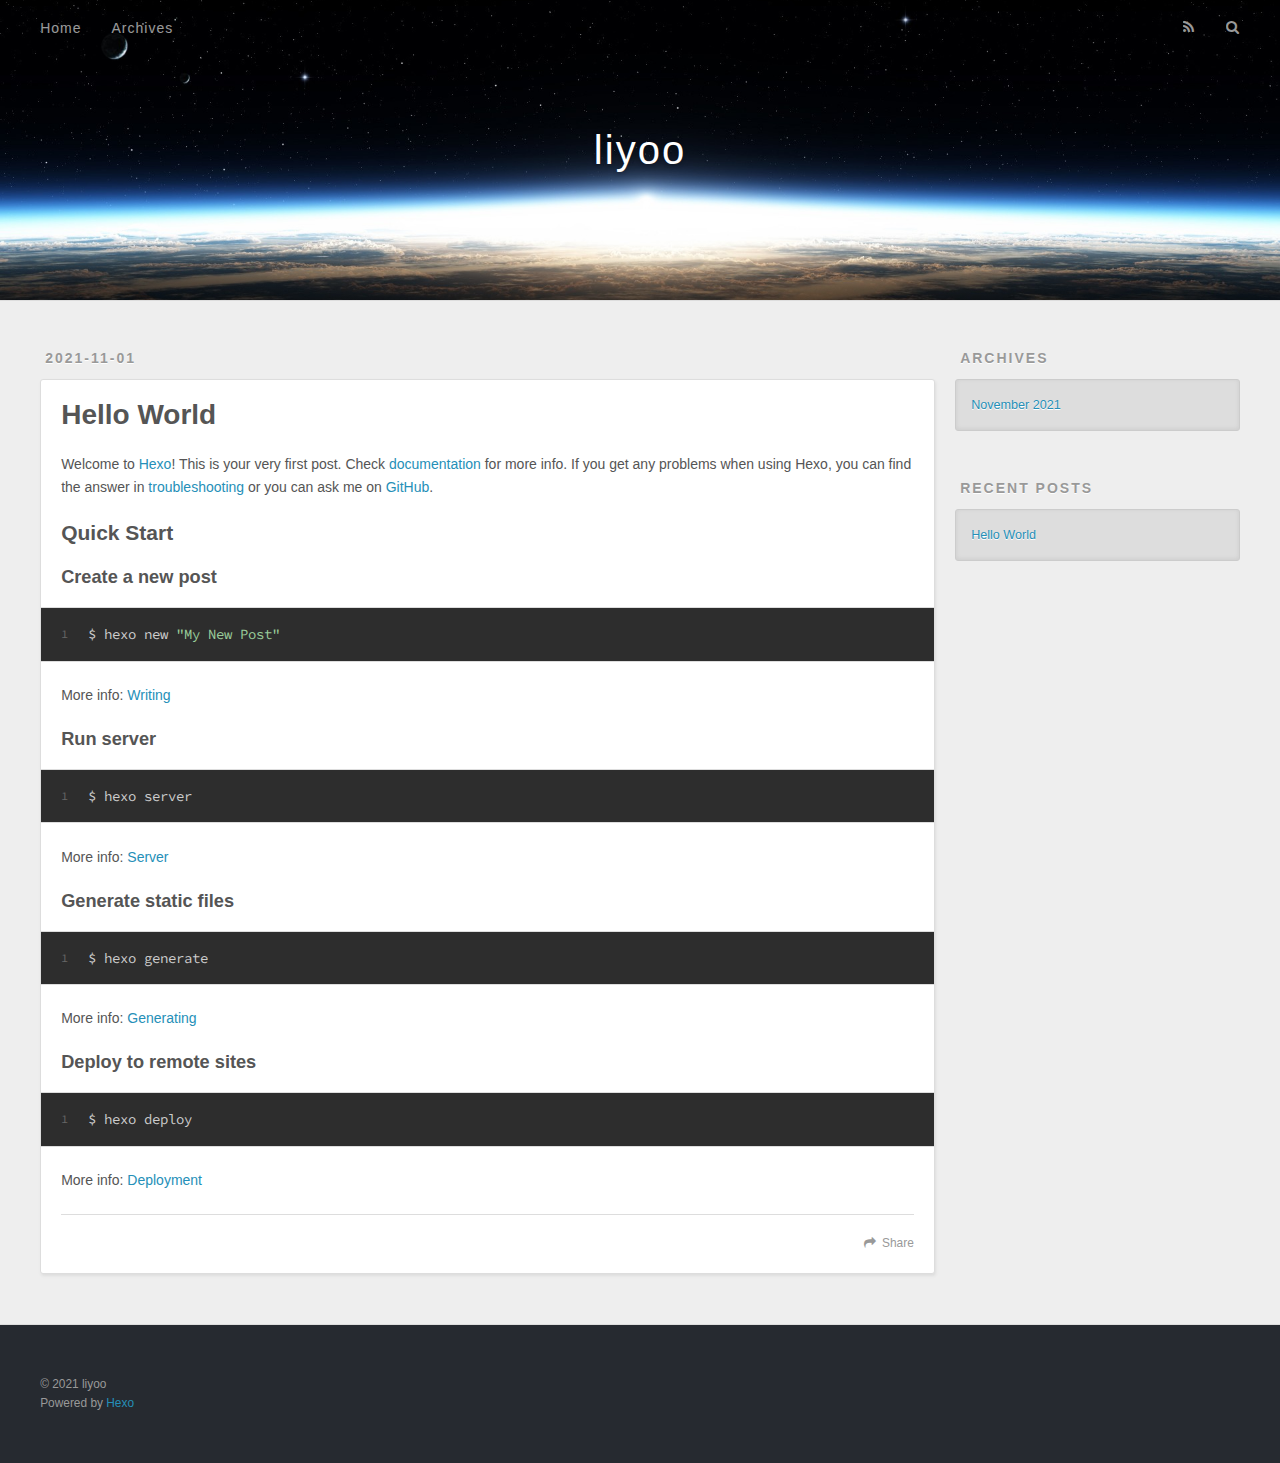
==== index.html @ f0e0f26f "Site updated: 2021-11-01 14:12:12" ====
<!DOCTYPE html>
<html>
<head>
  <meta charset="utf-8">
  

  
  <title>liyoo</title>
  <meta name="viewport" content="width=device-width, initial-scale=1, maximum-scale=1">
  <meta property="og:type" content="website">
<meta property="og:title" content="liyoo">
<meta property="og:url" content="http://example.com/index.html">
<meta property="og:site_name" content="liyoo">
<meta property="og:locale" content="en_US">
<meta property="article:author" content="liyoo">
<meta name="twitter:card" content="summary">
  
    <link rel="alternate" href="/atom.xml" title="liyoo" type="application/atom+xml">
  
  
    <link rel="icon" href="/favicon.png">
  
  
    <link href="//fonts.googleapis.com/css?family=Source+Code+Pro" rel="stylesheet" type="text/css">
  
  
<link rel="stylesheet" href="/css/style.css">

<meta name="generator" content="Hexo 5.4.0"></head>

<body>
  <div id="container">
    <div id="wrap">
      <header id="header">
  <div id="banner"></div>
  <div id="header-outer" class="outer">
    <div id="header-title" class="inner">
      <h1 id="logo-wrap">
        <a href="/" id="logo">liyoo</a>
      </h1>
      
    </div>
    <div id="header-inner" class="inner">
      <nav id="main-nav">
        <a id="main-nav-toggle" class="nav-icon"></a>
        
          <a class="main-nav-link" href="/">Home</a>
        
          <a class="main-nav-link" href="/archives">Archives</a>
        
      </nav>
      <nav id="sub-nav">
        
          <a id="nav-rss-link" class="nav-icon" href="/atom.xml" title="RSS Feed"></a>
        
        <a id="nav-search-btn" class="nav-icon" title="Search"></a>
      </nav>
      <div id="search-form-wrap">
        <form action="//google.com/search" method="get" accept-charset="UTF-8" class="search-form"><input type="search" name="q" class="search-form-input" placeholder="Search"><button type="submit" class="search-form-submit">&#xF002;</button><input type="hidden" name="sitesearch" value="http://example.com"></form>
      </div>
    </div>
  </div>
</header>
      <div class="outer">
        <section id="main">
  
    <article id="post-hello-world" class="article article-type-post" itemscope itemprop="blogPost">
  <div class="article-meta">
    <a href="/2021/11/01/hello-world/" class="article-date">
  <time datetime="2021-11-01T05:35:29.708Z" itemprop="datePublished">2021-11-01</time>
</a>
    
  </div>
  <div class="article-inner">
    
    
      <header class="article-header">
        
  
    <h1 itemprop="name">
      <a class="article-title" href="/2021/11/01/hello-world/">Hello World</a>
    </h1>
  

      </header>
    
    <div class="article-entry" itemprop="articleBody">
      
        <p>Welcome to <a target="_blank" rel="noopener" href="https://hexo.io/">Hexo</a>! This is your very first post. Check <a target="_blank" rel="noopener" href="https://hexo.io/docs/">documentation</a> for more info. If you get any problems when using Hexo, you can find the answer in <a target="_blank" rel="noopener" href="https://hexo.io/docs/troubleshooting.html">troubleshooting</a> or you can ask me on <a target="_blank" rel="noopener" href="https://github.com/hexojs/hexo/issues">GitHub</a>.</p>
<h2 id="Quick-Start"><a href="#Quick-Start" class="headerlink" title="Quick Start"></a>Quick Start</h2><h3 id="Create-a-new-post"><a href="#Create-a-new-post" class="headerlink" title="Create a new post"></a>Create a new post</h3><figure class="highlight bash"><table><tr><td class="gutter"><pre><span class="line">1</span><br></pre></td><td class="code"><pre><span class="line">$ hexo new <span class="string">&quot;My New Post&quot;</span></span><br></pre></td></tr></table></figure>

<p>More info: <a target="_blank" rel="noopener" href="https://hexo.io/docs/writing.html">Writing</a></p>
<h3 id="Run-server"><a href="#Run-server" class="headerlink" title="Run server"></a>Run server</h3><figure class="highlight bash"><table><tr><td class="gutter"><pre><span class="line">1</span><br></pre></td><td class="code"><pre><span class="line">$ hexo server</span><br></pre></td></tr></table></figure>

<p>More info: <a target="_blank" rel="noopener" href="https://hexo.io/docs/server.html">Server</a></p>
<h3 id="Generate-static-files"><a href="#Generate-static-files" class="headerlink" title="Generate static files"></a>Generate static files</h3><figure class="highlight bash"><table><tr><td class="gutter"><pre><span class="line">1</span><br></pre></td><td class="code"><pre><span class="line">$ hexo generate</span><br></pre></td></tr></table></figure>

<p>More info: <a target="_blank" rel="noopener" href="https://hexo.io/docs/generating.html">Generating</a></p>
<h3 id="Deploy-to-remote-sites"><a href="#Deploy-to-remote-sites" class="headerlink" title="Deploy to remote sites"></a>Deploy to remote sites</h3><figure class="highlight bash"><table><tr><td class="gutter"><pre><span class="line">1</span><br></pre></td><td class="code"><pre><span class="line">$ hexo deploy</span><br></pre></td></tr></table></figure>

<p>More info: <a target="_blank" rel="noopener" href="https://hexo.io/docs/one-command-deployment.html">Deployment</a></p>

      
    </div>
    <footer class="article-footer">
      <a data-url="http://example.com/2021/11/01/hello-world/" data-id="ckvg8r398000070ul5f3h8ood" class="article-share-link">Share</a>
      
      
    </footer>
  </div>
  
</article>


  


</section>
        
          <aside id="sidebar">
  
    

  
    

  
    
  
    
  <div class="widget-wrap">
    <h3 class="widget-title">Archives</h3>
    <div class="widget">
      <ul class="archive-list"><li class="archive-list-item"><a class="archive-list-link" href="/archives/2021/11/">November 2021</a></li></ul>
    </div>
  </div>


  
    
  <div class="widget-wrap">
    <h3 class="widget-title">Recent Posts</h3>
    <div class="widget">
      <ul>
        
          <li>
            <a href="/2021/11/01/hello-world/">Hello World</a>
          </li>
        
      </ul>
    </div>
  </div>

  
</aside>
        
      </div>
      <footer id="footer">
  
  <div class="outer">
    <div id="footer-info" class="inner">
      &copy; 2021 liyoo<br>
      Powered by <a href="http://hexo.io/" target="_blank">Hexo</a>
    </div>
  </div>
</footer>
    </div>
    <nav id="mobile-nav">
  
    <a href="/" class="mobile-nav-link">Home</a>
  
    <a href="/archives" class="mobile-nav-link">Archives</a>
  
</nav>
    

<script src="//ajax.googleapis.com/ajax/libs/jquery/2.0.3/jquery.min.js"></script>


  
<link rel="stylesheet" href="/fancybox/jquery.fancybox.css">

  
<script src="/fancybox/jquery.fancybox.pack.js"></script>




<script src="/js/script.js"></script>




  </div>
</body>
</html>
---- css/style.css ----
body {
  width: 100%;
}
body:before,
body:after {
  content: "";
  display: table;
}
body:after {
  clear: both;
}
html,
body,
div,
span,
applet,
object,
iframe,
h1,
h2,
h3,
h4,
h5,
h6,
p,
blockquote,
pre,
a,
abbr,
acronym,
address,
big,
cite,
code,
del,
dfn,
em,
img,
ins,
kbd,
q,
s,
samp,
small,
strike,
strong,
sub,
sup,
tt,
var,
dl,
dt,
dd,
ol,
ul,
li,
fieldset,
form,
label,
legend,
table,
caption,
tbody,
tfoot,
thead,
tr,
th,
td {
  margin: 0;
  padding: 0;
  border: 0;
  outline: 0;
  font-weight: inherit;
  font-style: inherit;
  font-family: inherit;
  font-size: 100%;
  vertical-align: baseline;
}
body {
  line-height: 1;
  color: #000;
  background: #fff;
}
ol,
ul {
  list-style: none;
}
table {
  border-collapse: separate;
  border-spacing: 0;
  vertical-align: middle;
}
caption,
th,
td {
  text-align: left;
  font-weight: normal;
  vertical-align: middle;
}
a img {
  border: none;
}
input,
button {
  margin: 0;
  padding: 0;
}
input::-moz-focus-inner,
button::-moz-focus-inner {
  border: 0;
  padding: 0;
}
@font-face {
  font-family: FontAwesome;
  font-style: normal;
  font-weight: normal;
  src: url("fonts/fontawesome-webfont.eot?v=#4.0.3");
  src: url("fonts/fontawesome-webfont.eot?#iefix&v=#4.0.3") format("embedded-opentype"), url("fonts/fontawesome-webfont.woff?v=#4.0.3") format("woff"), url("fonts/fontawesome-webfont.ttf?v=#4.0.3") format("truetype"), url("fonts/fontawesome-webfont.svg#fontawesomeregular?v=#4.0.3") format("svg");
}
html,
body,
#container {
  height: 100%;
}
body {
  background: #eee;
  font: 14px -apple-system, BlinkMacSystemFont, "Segoe UI", "Roboto", "Oxygen", "Ubuntu", "Cantarell", "Fira Sans", "Droid Sans", "Helvetica Neue", sans-serif;
  -webkit-text-size-adjust: 100%;
}
.outer {
  max-width: 1220px;
  margin: 0 auto;
  padding: 0 20px;
}
.outer:before,
.outer:after {
  content: "";
  display: table;
}
.outer:after {
  clear: both;
}
.inner {
  display: inline;
  float: left;
  width: 98.33333333333333%;
  margin: 0 0.833333333333333%;
}
.left,
.alignleft {
  float: left;
}
.right,
.alignright {
  float: right;
}
.clear {
  clear: both;
}
#container {
  position: relative;
}
.mobile-nav-on {
  overflow: hidden;
}
#wrap {
  height: 100%;
  width: 100%;
  position: absolute;
  top: 0;
  left: 0;
  -webkit-transition: 0.2s ease-out;
  -moz-transition: 0.2s ease-out;
  -ms-transition: 0.2s ease-out;
  transition: 0.2s ease-out;
  z-index: 1;
  background: #eee;
}
.mobile-nav-on #wrap {
  left: 280px;
}
@media screen and (min-width: 768px) {
  #main {
    display: inline;
    float: left;
    width: 73.33333333333333%;
    margin: 0 0.833333333333333%;
  }
}
.article-date,
.article-category-link,
.archive-year,
.widget-title {
  text-decoration: none;
  text-transform: uppercase;
  letter-spacing: 2px;
  color: #999;
  margin-bottom: 1em;
  margin-left: 5px;
  line-height: 1em;
  text-shadow: 0 1px #fff;
  font-weight: bold;
}
.article-inner,
.archive-article-inner {
  background: #fff;
  -webkit-box-shadow: 1px 2px 3px #ddd;
  box-shadow: 1px 2px 3px #ddd;
  border: 1px solid #ddd;
  border-radius: 3px;
}
.article-entry h1,
.widget h1 {
  font-size: 2em;
}
.article-entry h2,
.widget h2 {
  font-size: 1.5em;
}
.article-entry h3,
.widget h3 {
  font-size: 1.3em;
}
.article-entry h4,
.widget h4 {
  font-size: 1.2em;
}
.article-entry h5,
.widget h5 {
  font-size: 1em;
}
.article-entry h6,
.widget h6 {
  font-size: 1em;
  color: #999;
}
.article-entry hr,
.widget hr {
  border: 1px dashed #ddd;
}
.article-entry strong,
.widget strong {
  font-weight: bold;
}
.article-entry em,
.widget em,
.article-entry cite,
.widget cite {
  font-style: italic;
}
.article-entry sup,
.widget sup,
.article-entry sub,
.widget sub {
  font-size: 0.75em;
  line-height: 0;
  position: relative;
  vertical-align: baseline;
}
.article-entry sup,
.widget sup {
  top: -0.5em;
}
.article-entry sub,
.widget sub {
  bottom: -0.2em;
}
.article-entry small,
.widget small {
  font-size: 0.85em;
}
.article-entry acronym,
.widget acronym,
.article-entry abbr,
.widget abbr {
  border-bottom: 1px dotted;
}
.article-entry ul,
.widget ul,
.article-entry ol,
.widget ol,
.article-entry dl,
.widget dl {
  margin: 0 20px;
  line-height: 1.6em;
}
.article-entry ul ul,
.widget ul ul,
.article-entry ol ul,
.widget ol ul,
.article-entry ul ol,
.widget ul ol,
.article-entry ol ol,
.widget ol ol {
  margin-top: 0;
  margin-bottom: 0;
}
.article-entry ul,
.widget ul {
  list-style: disc;
}
.article-entry ol,
.widget ol {
  list-style: decimal;
}
.article-entry dt,
.widget dt {
  font-weight: bold;
}
#header {
  height: 300px;
  position: relative;
  border-bottom: 1px solid #ddd;
}
#header:before,
#header:after {
  content: "";
  position: absolute;
  left: 0;
  right: 0;
  height: 40px;
}
#header:before {
  top: 0;
  background: -webkit-linear-gradient(rgba(0,0,0,0.2), transparent);
  background: -moz-linear-gradient(rgba(0,0,0,0.2), transparent);
  background: -ms-linear-gradient(rgba(0,0,0,0.2), transparent);
  background: linear-gradient(rgba(0,0,0,0.2), transparent);
}
#header:after {
  bottom: 0;
  background: -webkit-linear-gradient(transparent, rgba(0,0,0,0.2));
  background: -moz-linear-gradient(transparent, rgba(0,0,0,0.2));
  background: -ms-linear-gradient(transparent, rgba(0,0,0,0.2));
  background: linear-gradient(transparent, rgba(0,0,0,0.2));
}
#header-outer {
  height: 100%;
  position: relative;
}
#header-inner {
  position: relative;
  overflow: hidden;
}
#banner {
  position: absolute;
  top: 0;
  left: 0;
  width: 100%;
  height: 100%;
  background: url("images/banner.jpg") center #000;
  -webkit-background-size: cover;
  -moz-background-size: cover;
  background-size: cover;
  z-index: -1;
}
#header-title {
  text-align: center;
  height: 40px;
  position: absolute;
  top: 50%;
  left: 0;
  margin-top: -20px;
}
#logo,
#subtitle {
  text-decoration: none;
  color: #fff;
  font-weight: 300;
  text-shadow: 0 1px 4px rgba(0,0,0,0.3);
}
#logo {
  font-size: 40px;
  line-height: 40px;
  letter-spacing: 2px;
}
#subtitle {
  font-size: 16px;
  line-height: 16px;
  letter-spacing: 1px;
}
#subtitle-wrap {
  margin-top: 16px;
}
#main-nav {
  float: left;
  margin-left: -15px;
}
.nav-icon,
.main-nav-link {
  float: left;
  color: #fff;
  opacity: 0.6;
  text-decoration: none;
  text-shadow: 0 1px rgba(0,0,0,0.2);
  -webkit-transition: opacity 0.2s;
  -moz-transition: opacity 0.2s;
  -ms-transition: opacity 0.2s;
  transition: opacity 0.2s;
  display: block;
  padding: 20px 15px;
}
.nav-icon:hover,
.main-nav-link:hover {
  opacity: 1;
}
.nav-icon {
  font-family: FontAwesome;
  text-align: center;
  font-size: 14px;
  width: 14px;
  height: 14px;
  padding: 20px 15px;
  position: relative;
  cursor: pointer;
}
.main-nav-link {
  font-weight: 300;
  letter-spacing: 1px;
}
@media screen and (max-width: 479px) {
  .main-nav-link {
    display: none;
  }
}
#main-nav-toggle {
  display: none;
}
#main-nav-toggle:before {
  content: "\f0c9";
}
@media screen and (max-width: 479px) {
  #main-nav-toggle {
    display: block;
  }
}
#sub-nav {
  float: right;
  margin-right: -15px;
}
#nav-rss-link:before {
  content: "\f09e";
}
#nav-search-btn:before {
  content: "\f002";
}
#search-form-wrap {
  position: absolute;
  top: 15px;
  width: 150px;
  height: 30px;
  right: -150px;
  opacity: 0;
  -webkit-transition: 0.2s ease-out;
  -moz-transition: 0.2s ease-out;
  -ms-transition: 0.2s ease-out;
  transition: 0.2s ease-out;
}
#search-form-wrap.on {
  opacity: 1;
  right: 0;
}
@media screen and (max-width: 479px) {
  #search-form-wrap {
    width: 100%;
    right: -100%;
  }
}
.search-form {
  position: absolute;
  top: 0;
  left: 0;
  right: 0;
  background: #fff;
  padding: 5px 15px;
  border-radius: 15px;
  -webkit-box-shadow: 0 0 10px rgba(0,0,0,0.3);
  box-shadow: 0 0 10px rgba(0,0,0,0.3);
}
.search-form-input {
  border: none;
  background: none;
  color: #555;
  width: 100%;
  font: 13px -apple-system, BlinkMacSystemFont, "Segoe UI", "Roboto", "Oxygen", "Ubuntu", "Cantarell", "Fira Sans", "Droid Sans", "Helvetica Neue", sans-serif;
  outline: none;
}
.search-form-input::-webkit-search-results-decoration,
.search-form-input::-webkit-search-cancel-button {
  -webkit-appearance: none;
}
.search-form-submit {
  position: absolute;
  top: 50%;
  right: 10px;
  margin-top: -7px;
  font: 13px FontAwesome;
  border: none;
  background: none;
  color: #bbb;
  cursor: pointer;
}
.search-form-submit:hover,
.search-form-submit:focus {
  color: #777;
}
.article {
  margin: 50px 0;
}
.article-inner {
  overflow: hidden;
}
.article-meta:before,
.article-meta:after {
  content: "";
  display: table;
}
.article-meta:after {
  clear: both;
}
.article-date {
  float: left;
}
.article-category {
  float: left;
  line-height: 1em;
  color: #ccc;
  text-shadow: 0 1px #fff;
  margin-left: 8px;
}
.article-category:before {
  content: "\2022";
}
.article-category-link {
  margin: 0 12px 1em;
}
.article-header {
  padding: 20px 20px 0;
}
.article-title {
  text-decoration: none;
  font-size: 2em;
  font-weight: bold;
  color: #555;
  line-height: 1.1em;
  -webkit-transition: color 0.2s;
  -moz-transition: color 0.2s;
  -ms-transition: color 0.2s;
  transition: color 0.2s;
}
a.article-title:hover {
  color: #258fb8;
}
.article-entry {
  color: #555;
  padding: 0 20px;
}
.article-entry:before,
.article-entry:after {
  content: "";
  display: table;
}
.article-entry:after {
  clear: both;
}
.article-entry p,
.article-entry table {
  line-height: 1.6em;
  margin: 1.6em 0;
}
.article-entry h1,
.article-entry h2,
.article-entry h3,
.article-entry h4,
.article-entry h5,
.article-entry h6 {
  font-weight: bold;
}
.article-entry h1,
.article-entry h2,
.article-entry h3,
.article-entry h4,
.article-entry h5,
.article-entry h6 {
  line-height: 1.1em;
  margin: 1.1em 0;
}
.article-entry a {
  color: #258fb8;
  text-decoration: none;
}
.article-entry a:hover {
  text-decoration: underline;
}
.article-entry ul,
.article-entry ol,
.article-entry dl {
  margin-top: 1.6em;
  margin-bottom: 1.6em;
}
.article-entry img,
.article-entry video {
  max-width: 100%;
  height: auto;
  display: block;
  margin: auto;
}
.article-entry iframe {
  border: none;
}
.article-entry table {
  width: 100%;
  border-collapse: collapse;
  border-spacing: 0;
}
.article-entry th {
  font-weight: bold;
  border-bottom: 3px solid #ddd;
  padding-bottom: 0.5em;
}
.article-entry td {
  border-bottom: 1px solid #ddd;
  padding: 10px 0;
}
.article-entry blockquote {
  font-family: Georgia, "Times New Roman", serif;
  font-size: 1.4em;
  margin: 1.6em 20px;
  text-align: center;
}
.article-entry blockquote footer {
  font-size: 14px;
  margin: 1.6em 0;
  font-family: -apple-system, BlinkMacSystemFont, "Segoe UI", "Roboto", "Oxygen", "Ubuntu", "Cantarell", "Fira Sans", "Droid Sans", "Helvetica Neue", sans-serif;
}
.article-entry blockquote footer cite:before {
  content: "—";
  padding: 0 0.5em;
}
.article-entry .pullquote {
  text-align: left;
  width: 45%;
  margin: 0;
}
.article-entry .pullquote.left {
  margin-left: 0.5em;
  margin-right: 1em;
}
.article-entry .pullquote.right {
  margin-right: 0.5em;
  margin-left: 1em;
}
.article-entry .caption {
  color: #999;
  display: block;
  font-size: 0.9em;
  margin-top: 0.5em;
  position: relative;
  text-align: center;
}
.article-entry .video-container {
  position: relative;
  padding-top: 56.25%;
  height: 0;
  overflow: hidden;
}
.article-entry .video-container iframe,
.article-entry .video-container object,
.article-entry .video-container embed {
  position: absolute;
  top: 0;
  left: 0;
  width: 100%;
  height: 100%;
  margin-top: 0;
}
.article-more-link a {
  display: inline-block;
  line-height: 1em;
  padding: 6px 15px;
  border-radius: 15px;
  background: #eee;
  color: #999;
  text-shadow: 0 1px #fff;
  text-decoration: none;
}
.article-more-link a:hover {
  background: #258fb8;
  color: #fff;
  text-decoration: none;
  text-shadow: 0 1px #1e7293;
}
.article-footer {
  font-size: 0.85em;
  line-height: 1.6em;
  border-top: 1px solid #ddd;
  padding-top: 1.6em;
  margin: 0 20px 20px;
}
.article-footer:before,
.article-footer:after {
  content: "";
  display: table;
}
.article-footer:after {
  clear: both;
}
.article-footer a {
  color: #999;
  text-decoration: none;
}
.article-footer a:hover {
  color: #555;
}
.article-tag-list-item {
  float: left;
  margin-right: 10px;
}
.article-tag-list-link:before {
  content: "#";
}
.article-comment-link {
  float: right;
}
.article-comment-link:before {
  content: "\f075";
  font-family: FontAwesome;
  padding-right: 8px;
}
.article-share-link {
  cursor: pointer;
  float: right;
  margin-left: 20px;
}
.article-share-link:before {
  content: "\f064";
  font-family: FontAwesome;
  padding-right: 6px;
}
#article-nav {
  position: relative;
}
#article-nav:before,
#article-nav:after {
  content: "";
  display: table;
}
#article-nav:after {
  clear: both;
}
@media screen and (min-width: 768px) {
  #article-nav {
    margin: 50px 0;
  }
  #article-nav:before {
    width: 8px;
    height: 8px;
    position: absolute;
    top: 50%;
    left: 50%;
    margin-top: -4px;
    margin-left: -4px;
    content: "";
    border-radius: 50%;
    background: #ddd;
    -webkit-box-shadow: 0 1px 2px #fff;
    box-shadow: 0 1px 2px #fff;
  }
}
.article-nav-link-wrap {
  text-decoration: none;
  text-shadow: 0 1px #fff;
  color: #999;
  -webkit-box-sizing: border-box;
  -moz-box-sizing: border-box;
  box-sizing: border-box;
  margin-top: 50px;
  text-align: center;
  display: block;
}
.article-nav-link-wrap:hover {
  color: #555;
}
@media screen and (min-width: 768px) {
  .article-nav-link-wrap {
    width: 50%;
    margin-top: 0;
  }
}
@media screen and (min-width: 768px) {
  #article-nav-newer {
    float: left;
    text-align: right;
    padding-right: 20px;
  }
}
@media screen and (min-width: 768px) {
  #article-nav-older {
    float: right;
    text-align: left;
    padding-left: 20px;
  }
}
.article-nav-caption {
  text-transform: uppercase;
  letter-spacing: 2px;
  color: #ddd;
  line-height: 1em;
  font-weight: bold;
}
#article-nav-newer .article-nav-caption {
  margin-right: -2px;
}
.article-nav-title {
  font-size: 0.85em;
  line-height: 1.6em;
  margin-top: 0.5em;
}
.article-share-box {
  position: absolute;
  display: none;
  background: #fff;
  -webkit-box-shadow: 1px 2px 10px rgba(0,0,0,0.2);
  box-shadow: 1px 2px 10px rgba(0,0,0,0.2);
  border-radius: 3px;
  margin-left: -145px;
  overflow: hidden;
  z-index: 1;
}
.article-share-box.on {
  display: block;
}
.article-share-input {
  width: 100%;
  background: none;
  -webkit-box-sizing: border-box;
  -moz-box-sizing: border-box;
  box-sizing: border-box;
  font: 14px -apple-system, BlinkMacSystemFont, "Segoe UI", "Roboto", "Oxygen", "Ubuntu", "Cantarell", "Fira Sans", "Droid Sans", "Helvetica Neue", sans-serif;
  padding: 0 15px;
  color: #555;
  outline: none;
  border: 1px solid #ddd;
  border-radius: 3px 3px 0 0;
  height: 36px;
  line-height: 36px;
}
.article-share-links {
  background: #eee;
}
.article-share-links:before,
.article-share-links:after {
  content: "";
  display: table;
}
.article-share-links:after {
  clear: both;
}
.article-share-twitter,
.article-share-facebook,
.article-share-pinterest,
.article-share-google {
  width: 50px;
  height: 36px;
  display: block;
  float: left;
  position: relative;
  color: #999;
  text-shadow: 0 1px #fff;
}
.article-share-twitter:before,
.article-share-facebook:before,
.article-share-pinterest:before,
.article-share-google:before {
  font-size: 20px;
  font-family: FontAwesome;
  width: 20px;
  height: 20px;
  position: absolute;
  top: 50%;
  left: 50%;
  margin-top: -10px;
  margin-left: -10px;
  text-align: center;
}
.article-share-twitter:hover,
.article-share-facebook:hover,
.article-share-pinterest:hover,
.article-share-google:hover {
  color: #fff;
}
.article-share-twitter:before {
  content: "\f099";
}
.article-share-twitter:hover {
  background: #00aced;
  text-shadow: 0 1px #008abe;
}
.article-share-facebook:before {
  content: "\f09a";
}
.article-share-facebook:hover {
  background: #3b5998;
  text-shadow: 0 1px #2f477a;
}
.article-share-pinterest:before {
  content: "\f0d2";
}
.article-share-pinterest:hover {
  background: #cb2027;
  text-shadow: 0 1px #a21a1f;
}
.article-share-google:before {
  content: "\f0d5";
}
.article-share-google:hover {
  background: #dd4b39;
  text-shadow: 0 1px #be3221;
}
.article-gallery {
  background: #000;
  position: relative;
}
.article-gallery-photos {
  position: relative;
  overflow: hidden;
}
.article-gallery-img {
  display: none;
  max-width: 100%;
}
.article-gallery-img:first-child {
  display: block;
}
.article-gallery-img.loaded {
  position: absolute;
  display: block;
}
.article-gallery-img img {
  display: block;
  max-width: 100%;
  margin: 0 auto;
}
#comments {
  background: #fff;
  -webkit-box-shadow: 1px 2px 3px #ddd;
  box-shadow: 1px 2px 3px #ddd;
  padding: 20px;
  border: 1px solid #ddd;
  border-radius: 3px;
  margin: 50px 0;
}
#comments a {
  color: #258fb8;
}
.archives-wrap {
  margin: 50px 0;
}
.archives:before,
.archives:after {
  content: "";
  display: table;
}
.archives:after {
  clear: both;
}
.archive-year-wrap {
  margin-bottom: 1em;
}
.archives {
  -webkit-column-gap: 10px;
  -moz-column-gap: 10px;
  column-gap: 10px;
}
@media screen and (min-width: 480px) and (max-width: 767px) {
  .archives {
    -webkit-column-count: 2;
    -moz-column-count: 2;
    column-count: 2;
  }
}
@media screen and (min-width: 768px) {
  .archives {
    -webkit-column-count: 3;
    -moz-column-count: 3;
    column-count: 3;
  }
}
.archive-article {
  -webkit-column-break-inside: avoid;
  page-break-inside: avoid;
  overflow: hidden;
  break-inside: avoid-column;
}
.archive-article-inner {
  padding: 10px;
  margin-bottom: 15px;
}
.archive-article-title {
  text-decoration: none;
  font-weight: bold;
  color: #555;
  -webkit-transition: color 0.2s;
  -moz-transition: color 0.2s;
  -ms-transition: color 0.2s;
  transition: color 0.2s;
  line-height: 1.6em;
}
.archive-article-title:hover {
  color: #258fb8;
}
.archive-article-footer {
  margin-top: 1em;
}
.archive-article-date {
  color: #999;
  text-decoration: none;
  font-size: 0.85em;
  line-height: 1em;
  margin-bottom: 0.5em;
  display: block;
}
#page-nav {
  margin: 50px auto;
  background: #fff;
  -webkit-box-shadow: 1px 2px 3px #ddd;
  box-shadow: 1px 2px 3px #ddd;
  border: 1px solid #ddd;
  border-radius: 3px;
  text-align: center;
  color: #999;
  overflow: hidden;
}
#page-nav:before,
#page-nav:after {
  content: "";
  display: table;
}
#page-nav:after {
  clear: both;
}
#page-nav a,
#page-nav span {
  padding: 10px 20px;
  line-height: 1;
  height: 2ex;
}
#page-nav a {
  color: #999;
  text-decoration: none;
}
#page-nav a:hover {
  background: #999;
  color: #fff;
}
#page-nav .prev {
  float: left;
}
#page-nav .next {
  float: right;
}
#page-nav .page-number {
  display: inline-block;
}
@media screen and (max-width: 479px) {
  #page-nav .page-number {
    display: none;
  }
}
#page-nav .current {
  color: #555;
  font-weight: bold;
}
#page-nav .space {
  color: #ddd;
}
#footer {
  background: #262a30;
  padding: 50px 0;
  border-top: 1px solid #ddd;
  color: #999;
}
#footer a {
  color: #258fb8;
  text-decoration: none;
}
#footer a:hover {
  text-decoration: underline;
}
#footer-info {
  line-height: 1.6em;
  font-size: 0.85em;
}
.article-entry pre,
.article-entry .highlight {
  background: #2d2d2d;
  margin: 0 -20px;
  padding: 15px 20px;
  border-style: solid;
  border-color: #ddd;
  border-width: 1px 0;
  overflow: auto;
  color: #ccc;
  line-height: 22.400000000000002px;
}
.article-entry .highlight .gutter pre,
.article-entry .gist .gist-file .gist-data .line-numbers {
  color: #666;
  font-size: 0.85em;
}
.article-entry pre,
.article-entry code {
  font-family: "Source Code Pro", Consolas, Monaco, Menlo, Consolas, monospace;
}
.article-entry code {
  background: #eee;
  text-shadow: 0 1px #fff;
  padding: 0 0.3em;
}
.article-entry pre code {
  background: none;
  text-shadow: none;
  padding: 0;
}
.article-entry .highlight pre {
  border: none;
  margin: 0;
  padding: 0;
}
.article-entry .highlight table {
  margin: 0;
  width: auto;
}
.article-entry .highlight td {
  border: none;
  padding: 0;
}
.article-entry .highlight figcaption {
  font-size: 0.85em;
  color: #999;
  line-height: 1em;
  margin-bottom: 1em;
}
.article-entry .highlight figcaption:before,
.article-entry .highlight figcaption:after {
  content: "";
  display: table;
}
.article-entry .highlight figcaption:after {
  clear: both;
}
.article-entry .highlight figcaption a {
  float: right;
}
.article-entry .highlight .gutter pre {
  text-align: right;
  padding-right: 20px;
}
.article-entry .highlight .line {
  height: 22.400000000000002px;
}
.article-entry .highlight .line.marked {
  background: #515151;
}
.article-entry .gist {
  margin: 0 -20px;
  border-style: solid;
  border-color: #ddd;
  border-width: 1px 0;
  background: #2d2d2d;
  padding: 15px 20px 15px 0;
}
.article-entry .gist .gist-file {
  border: none;
  font-family: "Source Code Pro", Consolas, Monaco, Menlo, Consolas, monospace;
  margin: 0;
}
.article-entry .gist .gist-file .gist-data {
  background: none;
  border: none;
}
.article-entry .gist .gist-file .gist-data .line-numbers {
  background: none;
  border: none;
  padding: 0 20px 0 0;
}
.article-entry .gist .gist-file .gist-data .line-data {
  padding: 0 !important;
}
.article-entry .gist .gist-file .highlight {
  margin: 0;
  padding: 0;
  border: none;
}
.article-entry .gist .gist-file .gist-meta {
  background: #2d2d2d;
  color: #999;
  font: 0.85em -apple-system, BlinkMacSystemFont, "Segoe UI", "Roboto", "Oxygen", "Ubuntu", "Cantarell", "Fira Sans", "Droid Sans", "Helvetica Neue", sans-serif;
  text-shadow: 0 0;
  padding: 0;
  margin-top: 1em;
  margin-left: 20px;
}
.article-entry .gist .gist-file .gist-meta a {
  color: #258fb8;
  font-weight: normal;
}
.article-entry .gist .gist-file .gist-meta a:hover {
  text-decoration: underline;
}
pre .comment,
pre .title {
  color: #999;
}
pre .variable,
pre .attribute,
pre .tag,
pre .regexp,
pre .ruby .constant,
pre .xml .tag .title,
pre .xml .pi,
pre .xml .doctype,
pre .html .doctype,
pre .css .id,
pre .css .class,
pre .css .pseudo {
  color: #f2777a;
}
pre .number,
pre .preprocessor,
pre .built_in,
pre .literal,
pre .params,
pre .constant {
  color: #f99157;
}
pre .class,
pre .ruby .class .title,
pre .css .rules .attribute {
  color: #9c9;
}
pre .string,
pre .value,
pre .inheritance,
pre .header,
pre .ruby .symbol,
pre .xml .cdata {
  color: #9c9;
}
pre .css .hexcolor {
  color: #6cc;
}
pre .function,
pre .python .decorator,
pre .python .title,
pre .ruby .function .title,
pre .ruby .title .keyword,
pre .perl .sub,
pre .javascript .title,
pre .coffeescript .title {
  color: #69c;
}
pre .keyword,
pre .javascript .function {
  color: #c9c;
}
@media screen and (max-width: 479px) {
  #mobile-nav {
    position: absolute;
    top: 0;
    left: 0;
    width: 280px;
    height: 100%;
    background: #191919;
    border-right: 1px solid #fff;
  }
}
@media screen and (max-width: 479px) {
  .mobile-nav-link {
    display: block;
    color: #999;
    text-decoration: none;
    padding: 15px 20px;
    font-weight: bold;
  }
  .mobile-nav-link:hover {
    color: #fff;
  }
}
@media screen and (min-width: 768px) {
  #sidebar {
    display: inline;
    float: left;
    width: 23.333333333333332%;
    margin: 0 0.833333333333333%;
  }
}
.widget-wrap {
  margin: 50px 0;
}
.widget {
  color: #777;
  text-shadow: 0 1px #fff;
  background: #ddd;
  -webkit-box-shadow: 0 -1px 4px #ccc inset;
  box-shadow: 0 -1px 4px #ccc inset;
  border: 1px solid #ccc;
  padding: 15px;
  border-radius: 3px;
}
.widget a {
  color: #258fb8;
  text-decoration: none;
}
.widget a:hover {
  text-decoration: underline;
}
.widget ul ul,
.widget ol ul,
.widget dl ul,
.widget ul ol,
.widget ol ol,
.widget dl ol,
.widget ul dl,
.widget ol dl,
.widget dl dl {
  margin-left: 15px;
  list-style: disc;
}
.widget {
  line-height: 1.6em;
  word-wrap: break-word;
  font-size: 0.9em;
}
.widget ul,
.widget ol {
  list-style: none;
  margin: 0;
}
.widget ul ul,
.widget ol ul,
.widget ul ol,
.widget ol ol {
  margin: 0 20px;
}
.widget ul ul,
.widget ol ul {
  list-style: disc;
}
.widget ul ol,
.widget ol ol {
  list-style: decimal;
}
.category-list-count,
.tag-list-count,
.archive-list-count {
  padding-left: 5px;
  color: #999;
  font-size: 0.85em;
}
.category-list-count:before,
.tag-list-count:before,
.archive-list-count:before {
  content: "(";
}
.category-list-count:after,
.tag-list-count:after,
.archive-list-count:after {
  content: ")";
}
.tagcloud a {
  margin-right: 5px;
  display: inline-block;
}
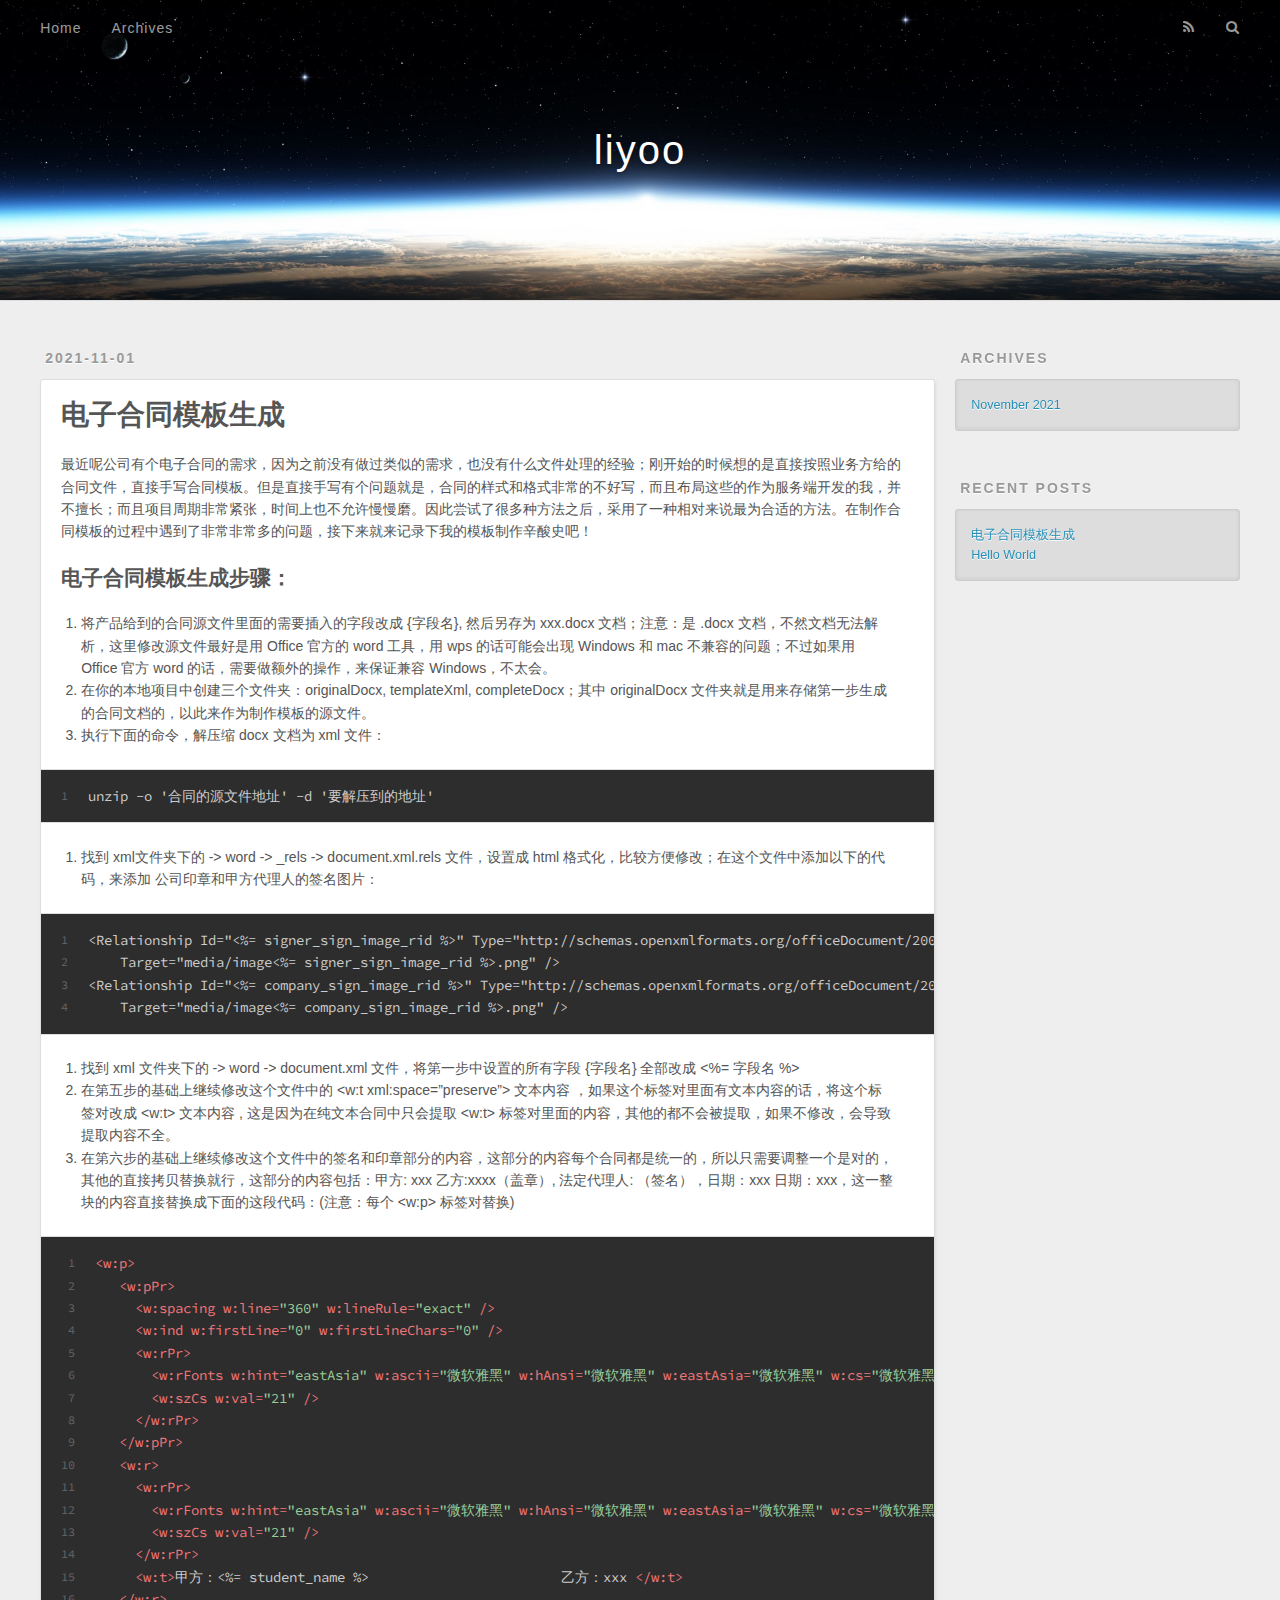
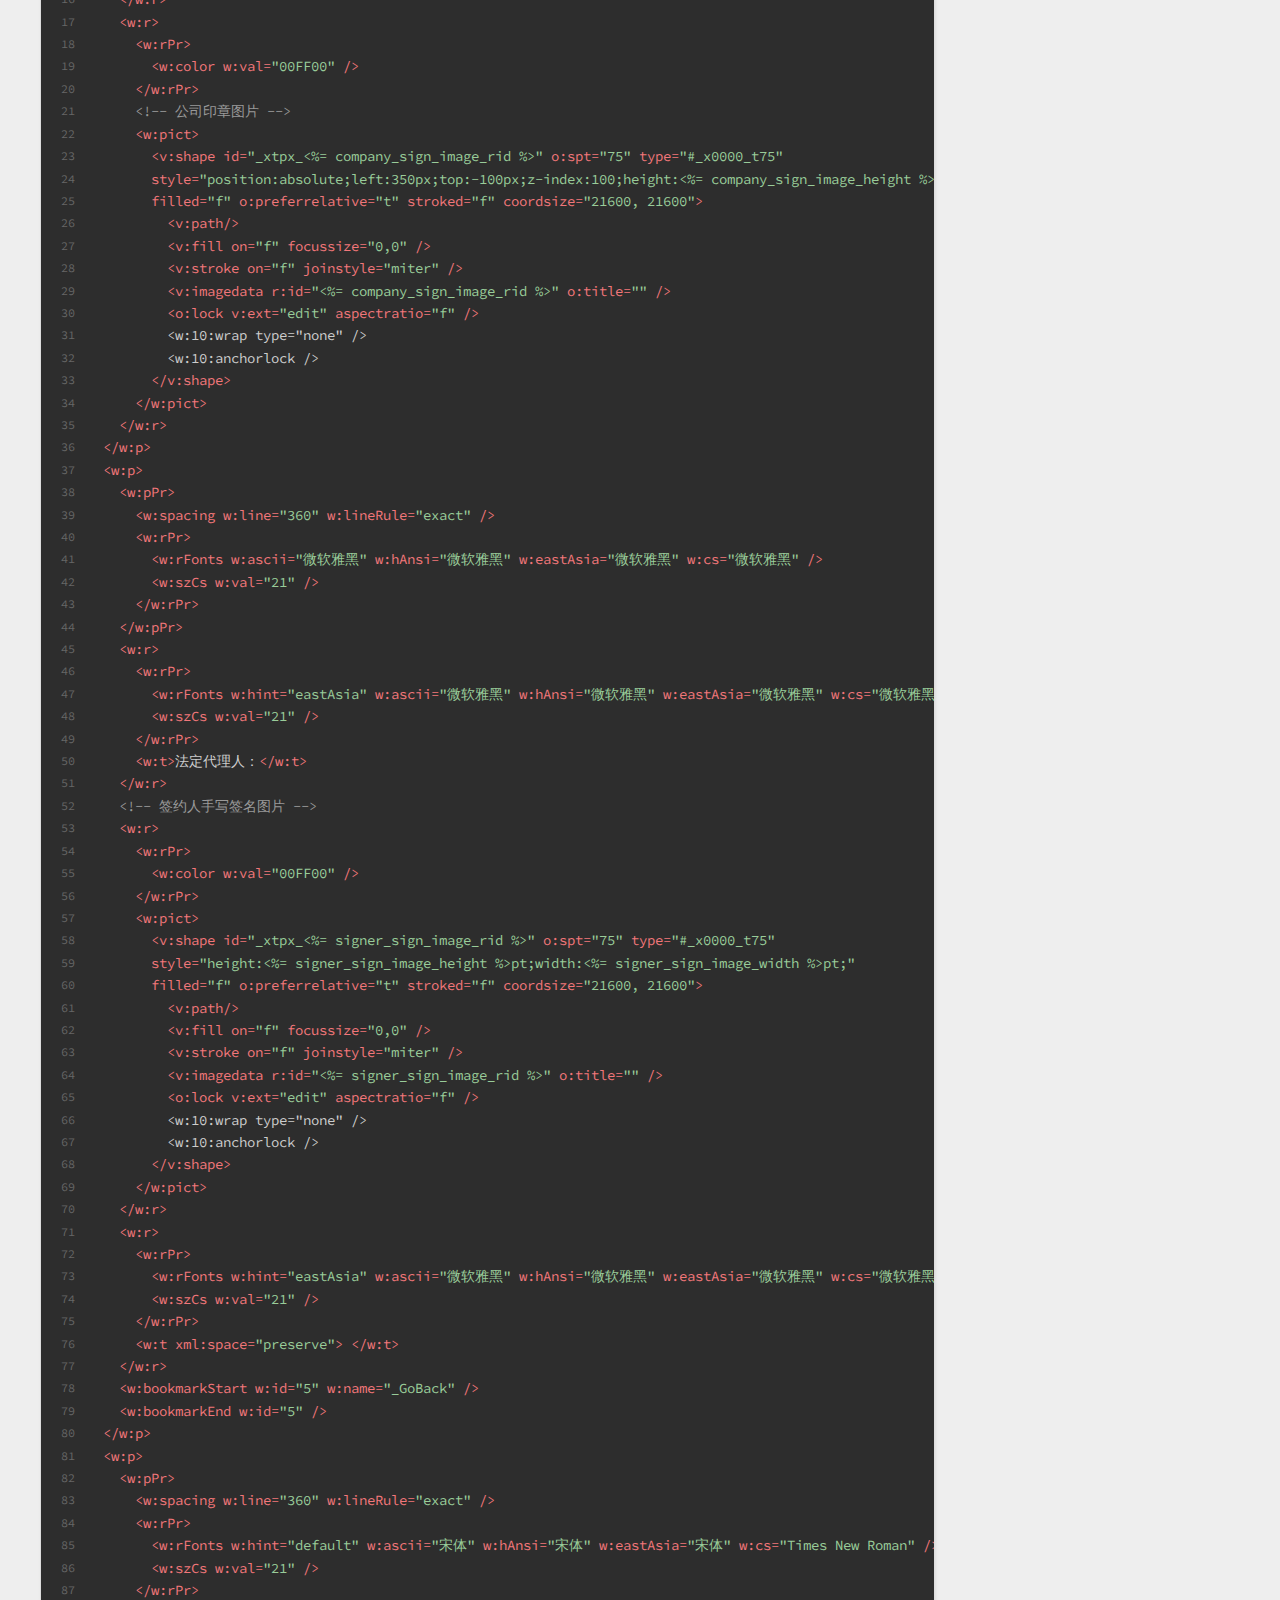
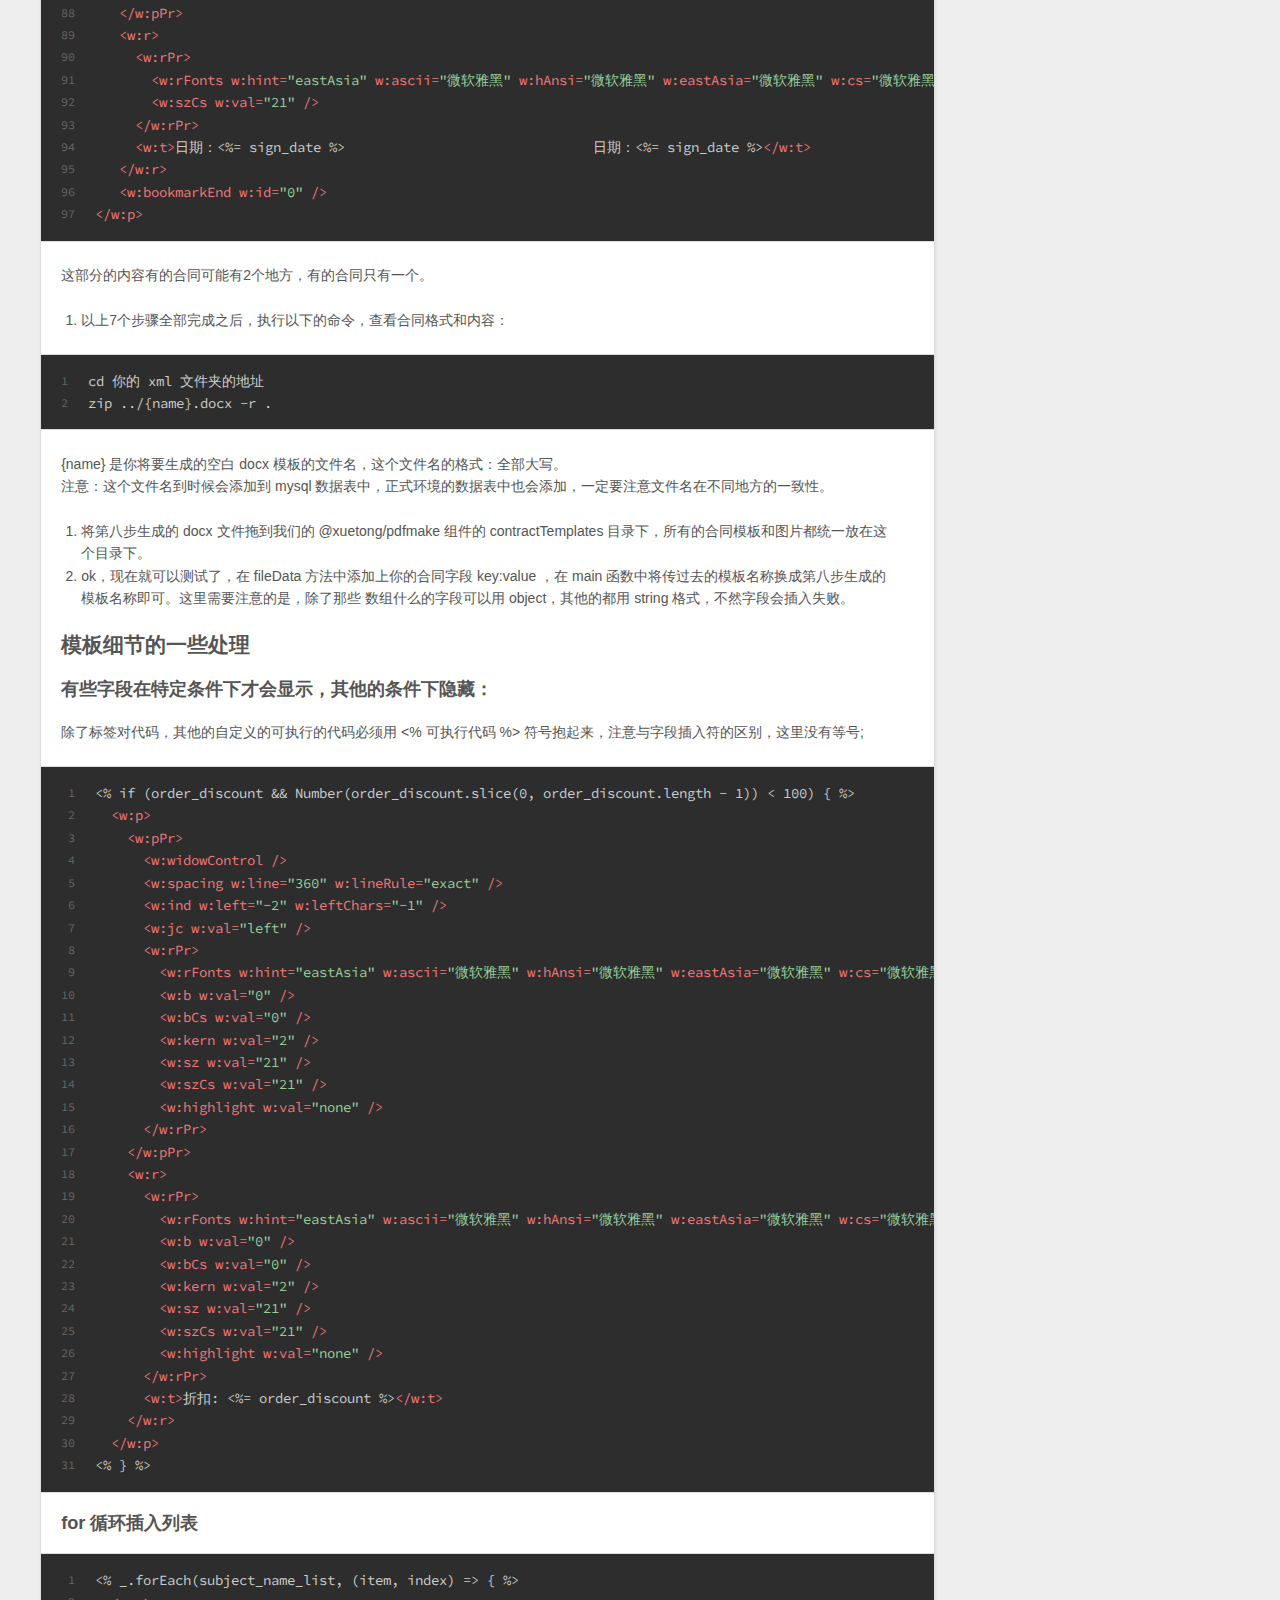
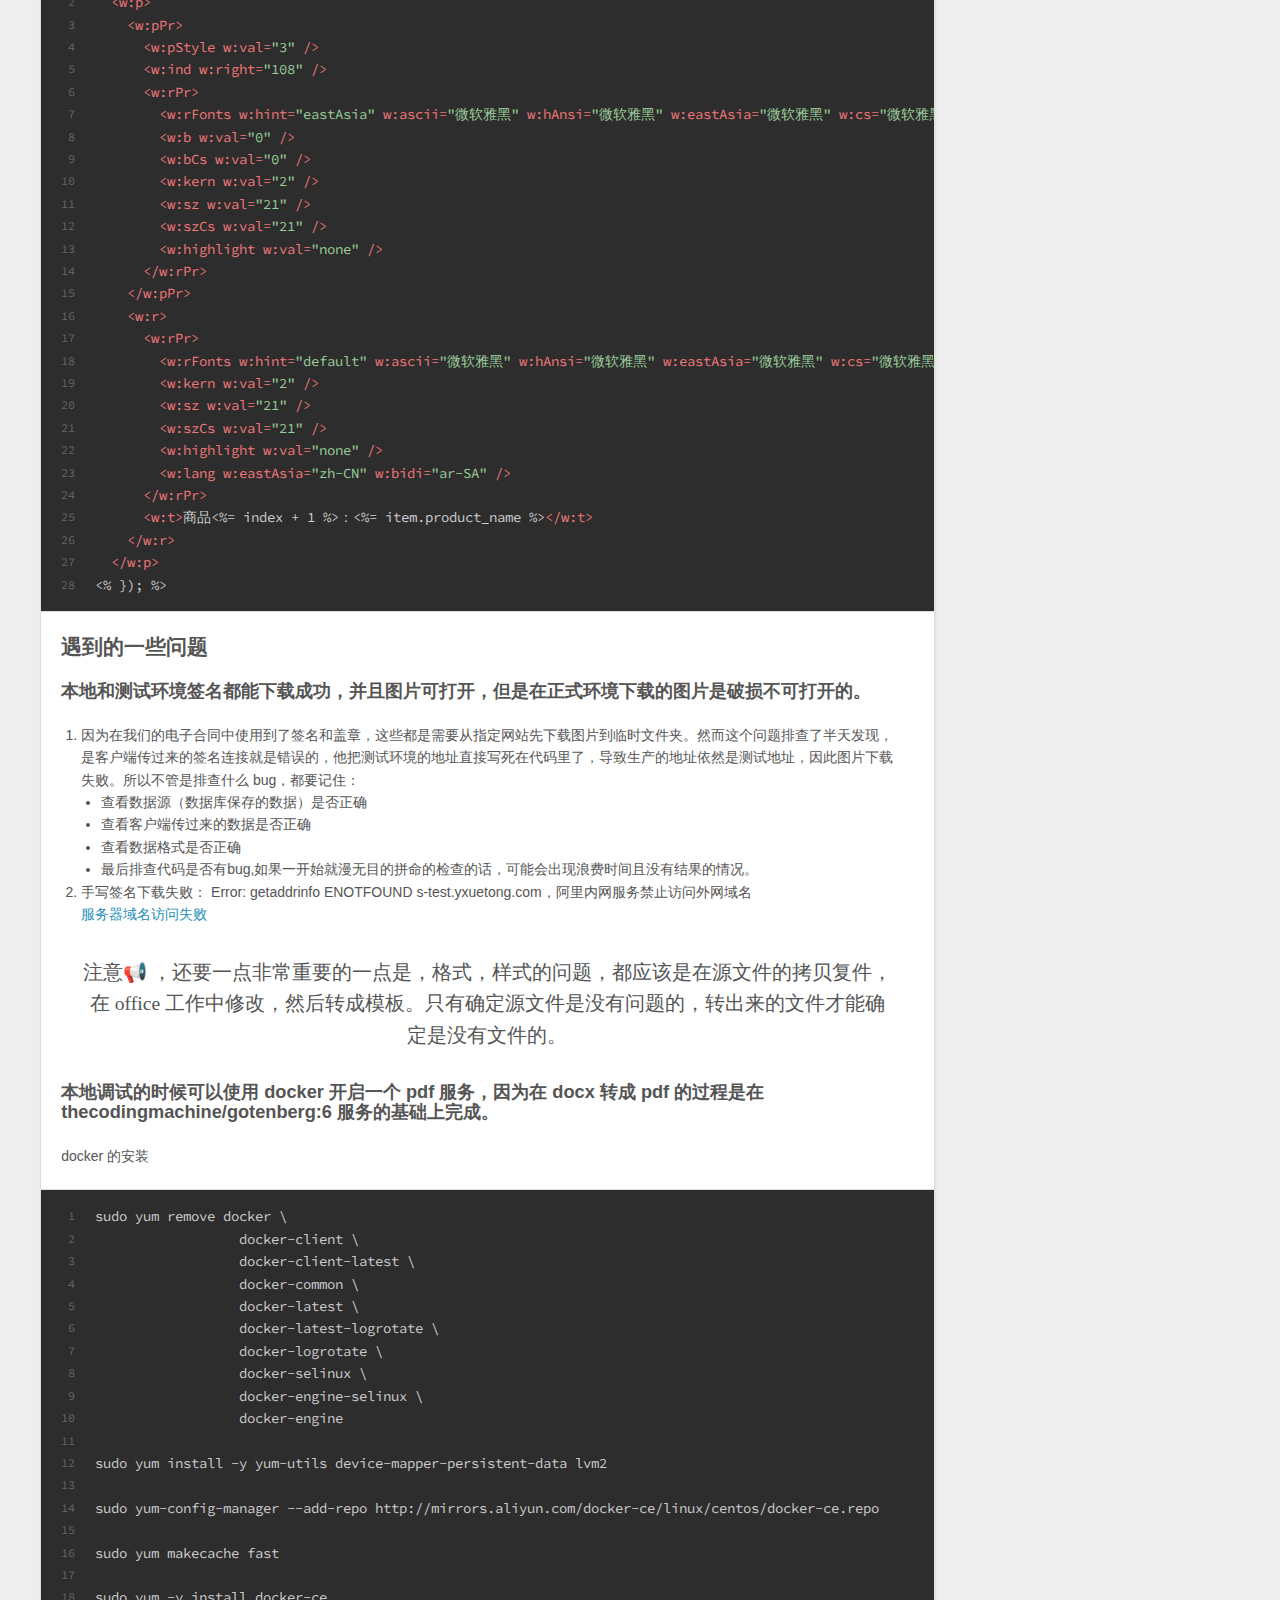
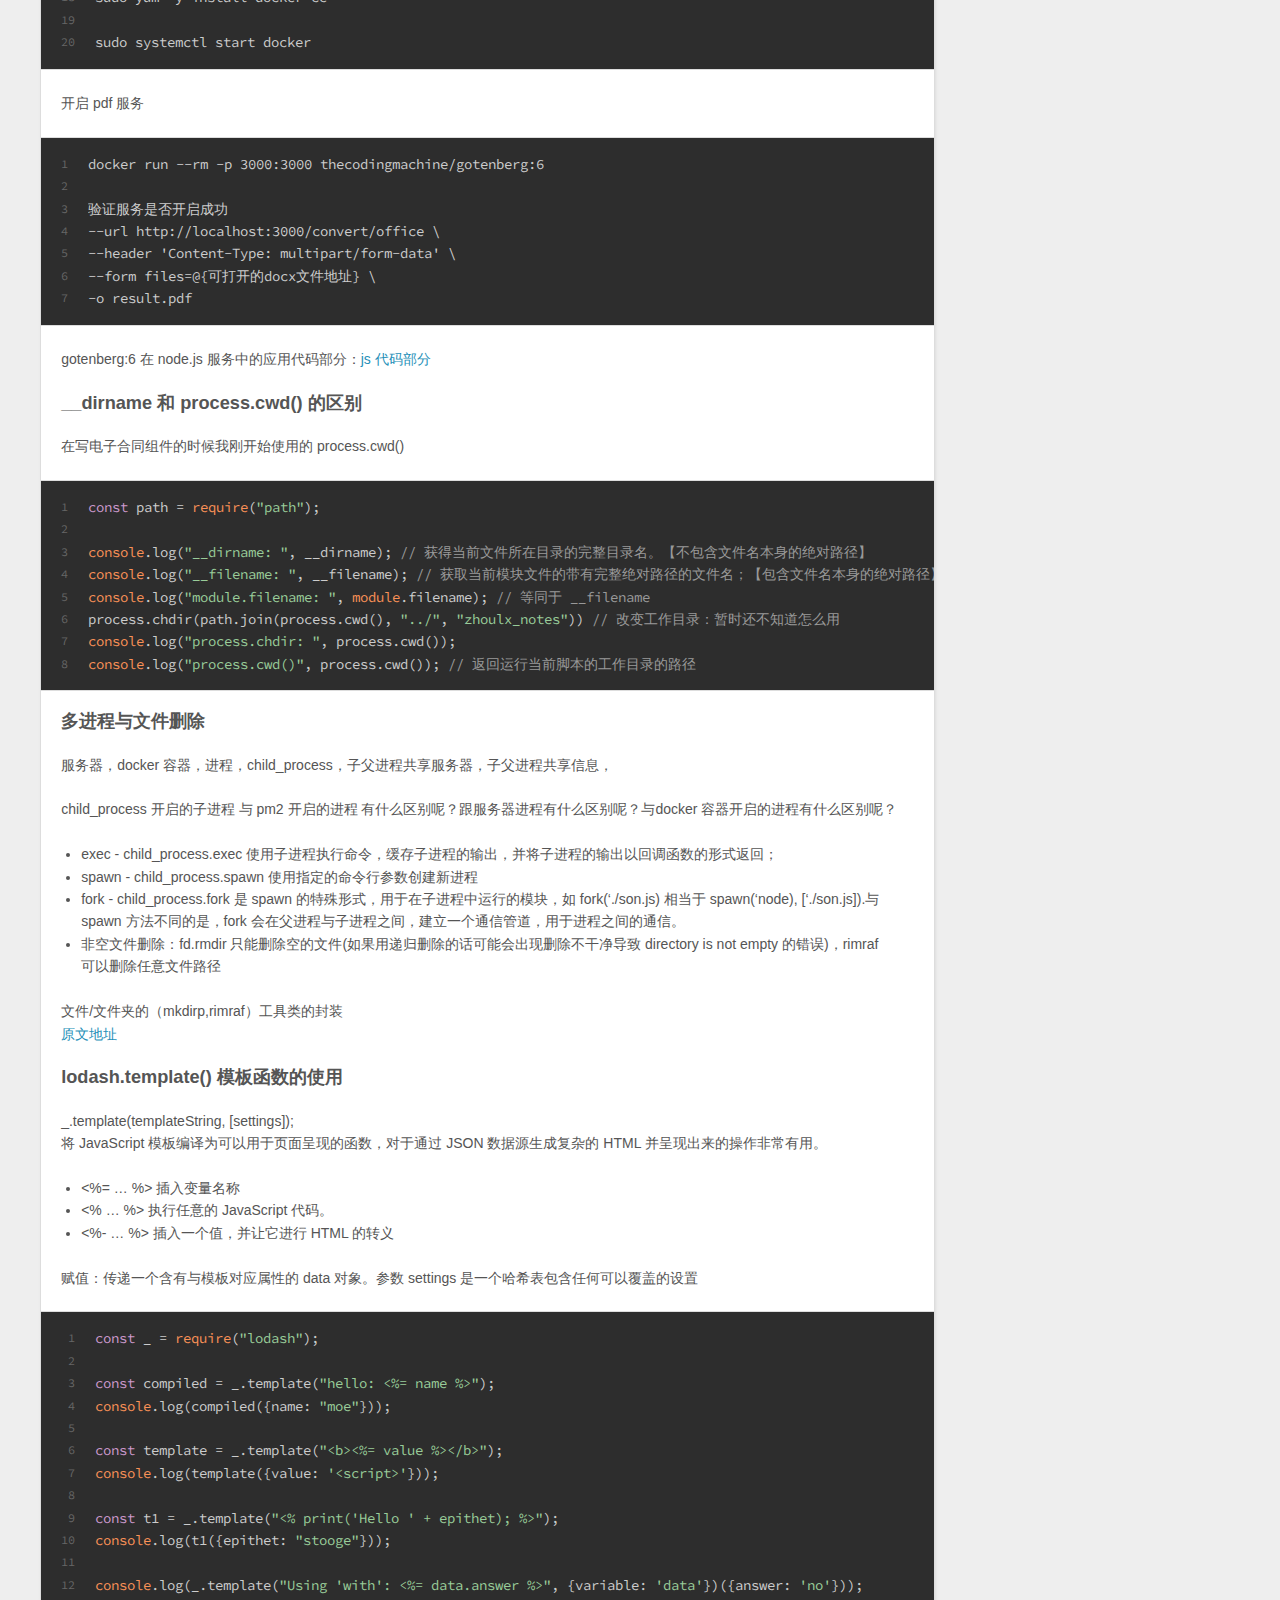
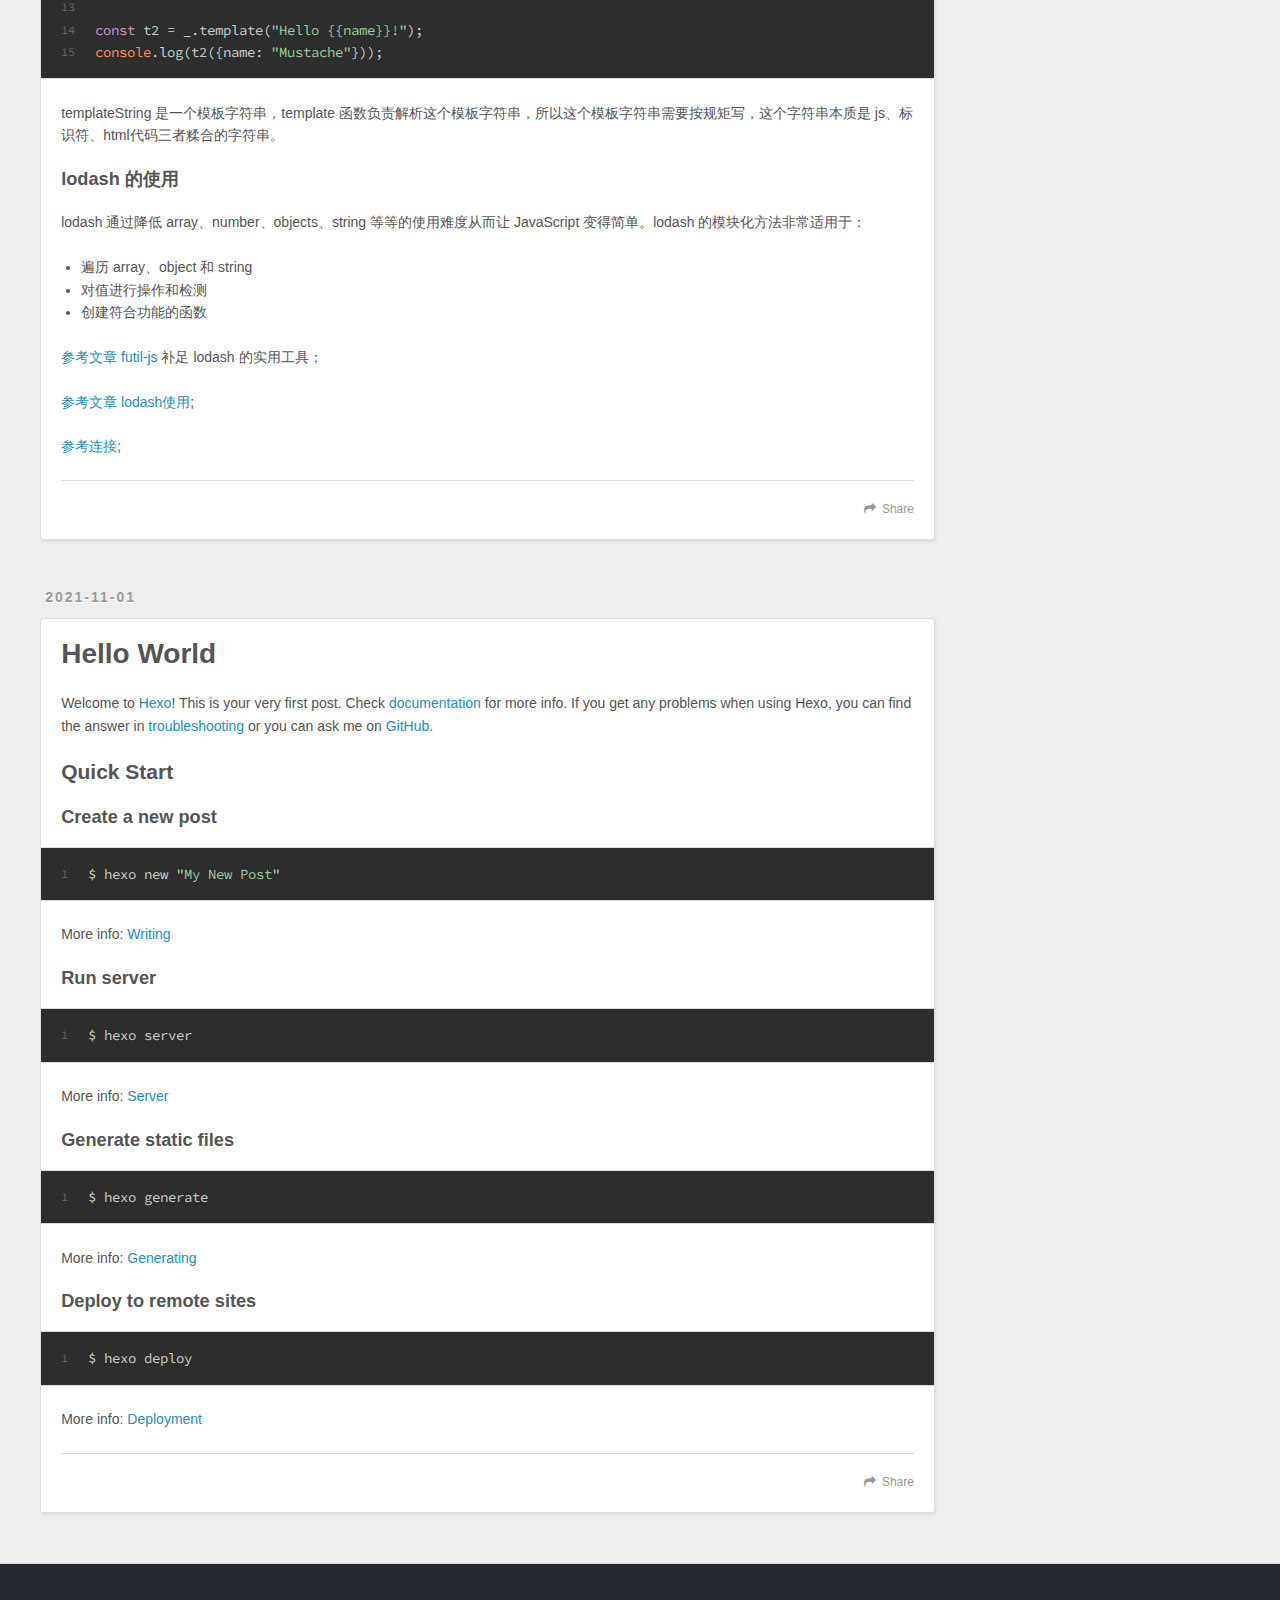
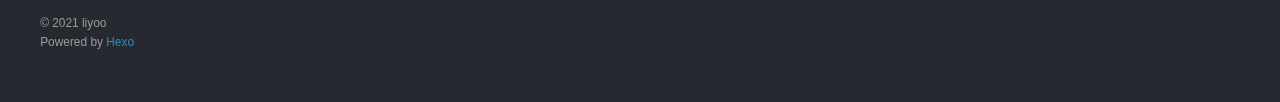
==== commit 68a7464d: "Site updated: 2021-11-01 14:16:27" ====
--- a/index.html
+++ b/index.html
@@ -64,6 +64,129 @@
       <div class="outer">
         <section id="main">
   
+    <article id="post-电子合同模板生成步骤" class="article article-type-post" itemscope itemprop="blogPost">
+  <div class="article-meta">
+    <a href="/2021/11/01/%E7%94%B5%E5%AD%90%E5%90%88%E5%90%8C%E6%A8%A1%E6%9D%BF%E7%94%9F%E6%88%90%E6%AD%A5%E9%AA%A4/" class="article-date">
+  <time datetime="2021-11-01T06:14:40.665Z" itemprop="datePublished">2021-11-01</time>
+</a>
+    
+  </div>
+  <div class="article-inner">
+    
+    
+      <header class="article-header">
+        
+  
+    <h1 itemprop="name">
+      <a class="article-title" href="/2021/11/01/%E7%94%B5%E5%AD%90%E5%90%88%E5%90%8C%E6%A8%A1%E6%9D%BF%E7%94%9F%E6%88%90%E6%AD%A5%E9%AA%A4/">电子合同模板生成</a>
+    </h1>
+  
+
+      </header>
+    
+    <div class="article-entry" itemprop="articleBody">
+      
+        <p>最近呢公司有个电子合同的需求，因为之前没有做过类似的需求，也没有什么文件处理的经验；刚开始的时候想的是直接按照业务方给的合同文件，直接手写合同模板。但是直接手写有个问题就是，合同的样式和格式非常的不好写，而且布局这些的作为服务端开发的我，并不擅长；而且项目周期非常紧张，时间上也不允许慢慢磨。因此尝试了很多种方法之后，采用了一种相对来说最为合适的方法。在制作合同模板的过程中遇到了非常非常多的问题，接下来就来记录下我的模板制作辛酸史吧！</p>
+<h2 id="电子合同模板生成步骤："><a href="#电子合同模板生成步骤：" class="headerlink" title="电子合同模板生成步骤："></a>电子合同模板生成步骤：</h2><ol>
+<li>将产品给到的合同源文件里面的需要插入的字段改成 {字段名}, 然后另存为 xxx.docx 文档；注意：是 .docx 文档，不然文档无法解析，这里修改源文件最好是用 Office 官方的 word 工具，用 wps 的话可能会出现 Windows 和 mac 不兼容的问题；不过如果用 Office 官方 word 的话，需要做额外的操作，来保证兼容 Windows，不太会。</li>
+<li>在你的本地项目中创建三个文件夹：originalDocx, templateXml, completeDocx；其中 originalDocx 文件夹就是用来存储第一步生成的合同文档的，以此来作为制作模板的源文件。</li>
+<li>执行下面的命令，解压缩 docx 文档为 xml 文件：</li>
+</ol>
+<figure class="highlight plaintext"><table><tr><td class="gutter"><pre><span class="line">1</span><br></pre></td><td class="code"><pre><span class="line">unzip -o &#x27;合同的源文件地址&#x27; -d &#x27;要解压到的地址&#x27;</span><br></pre></td></tr></table></figure>
+
+<ol>
+<li>找到 xml文件夹下的 -&gt; word -&gt; _rels -&gt; document.xml.rels 文件，设置成 html 格式化，比较方便修改；在这个文件中添加以下的代码，来添加 公司印章和甲方代理人的签名图片：</li>
+</ol>
+<figure class="highlight plaintext"><table><tr><td class="gutter"><pre><span class="line">1</span><br><span class="line">2</span><br><span class="line">3</span><br><span class="line">4</span><br></pre></td><td class="code"><pre><span class="line">&lt;Relationship Id=&quot;&lt;%= signer_sign_image_rid %&gt;&quot; Type=&quot;http://schemas.openxmlformats.org/officeDocument/2006/relationships/image&quot;</span><br><span class="line">    Target=&quot;media/image&lt;%= signer_sign_image_rid %&gt;.png&quot; /&gt;</span><br><span class="line">&lt;Relationship Id=&quot;&lt;%= company_sign_image_rid %&gt;&quot; Type=&quot;http://schemas.openxmlformats.org/officeDocument/2006/relationships/image&quot;</span><br><span class="line">    Target=&quot;media/image&lt;%= company_sign_image_rid %&gt;.png&quot; /&gt;</span><br></pre></td></tr></table></figure>
+
+<ol>
+<li>找到 xml 文件夹下的 -&gt; word -&gt; document.xml 文件，将第一步中设置的所有字段 {字段名} 全部改成 &lt;%= 字段名 %&gt;</li>
+<li>在第五步的基础上继续修改这个文件中的 &lt;w:t xml:space=”preserve”&gt; 文本内容 ，如果这个标签对里面有文本内容的话，将这个标签对改成 &lt;w:t&gt; 文本内容 , 这是因为在纯文本合同中只会提取 &lt;w:t&gt; 标签对里面的内容，其他的都不会被提取，如果不修改，会导致提取内容不全。</li>
+<li>在第六步的基础上继续修改这个文件中的签名和印章部分的内容，这部分的内容每个合同都是统一的，所以只需要调整一个是对的，其他的直接拷贝替换就行，这部分的内容包括：甲方: xxx 乙方:xxxx（盖章）, 法定代理人: （签名），日期：xxx 日期：xxx，这一整块的内容直接替换成下面的这段代码：(注意：每个 &lt;w:p&gt; 标签对替换)</li>
+</ol>
+<figure class="highlight xml"><table><tr><td class="gutter"><pre><span class="line">1</span><br><span class="line">2</span><br><span class="line">3</span><br><span class="line">4</span><br><span class="line">5</span><br><span class="line">6</span><br><span class="line">7</span><br><span class="line">8</span><br><span class="line">9</span><br><span class="line">10</span><br><span class="line">11</span><br><span class="line">12</span><br><span class="line">13</span><br><span class="line">14</span><br><span class="line">15</span><br><span class="line">16</span><br><span class="line">17</span><br><span class="line">18</span><br><span class="line">19</span><br><span class="line">20</span><br><span class="line">21</span><br><span class="line">22</span><br><span class="line">23</span><br><span class="line">24</span><br><span class="line">25</span><br><span class="line">26</span><br><span class="line">27</span><br><span class="line">28</span><br><span class="line">29</span><br><span class="line">30</span><br><span class="line">31</span><br><span class="line">32</span><br><span class="line">33</span><br><span class="line">34</span><br><span class="line">35</span><br><span class="line">36</span><br><span class="line">37</span><br><span class="line">38</span><br><span class="line">39</span><br><span class="line">40</span><br><span class="line">41</span><br><span class="line">42</span><br><span class="line">43</span><br><span class="line">44</span><br><span class="line">45</span><br><span class="line">46</span><br><span class="line">47</span><br><span class="line">48</span><br><span class="line">49</span><br><span class="line">50</span><br><span class="line">51</span><br><span class="line">52</span><br><span class="line">53</span><br><span class="line">54</span><br><span class="line">55</span><br><span class="line">56</span><br><span class="line">57</span><br><span class="line">58</span><br><span class="line">59</span><br><span class="line">60</span><br><span class="line">61</span><br><span class="line">62</span><br><span class="line">63</span><br><span class="line">64</span><br><span class="line">65</span><br><span class="line">66</span><br><span class="line">67</span><br><span class="line">68</span><br><span class="line">69</span><br><span class="line">70</span><br><span class="line">71</span><br><span class="line">72</span><br><span class="line">73</span><br><span class="line">74</span><br><span class="line">75</span><br><span class="line">76</span><br><span class="line">77</span><br><span class="line">78</span><br><span class="line">79</span><br><span class="line">80</span><br><span class="line">81</span><br><span class="line">82</span><br><span class="line">83</span><br><span class="line">84</span><br><span class="line">85</span><br><span class="line">86</span><br><span class="line">87</span><br><span class="line">88</span><br><span class="line">89</span><br><span class="line">90</span><br><span class="line">91</span><br><span class="line">92</span><br><span class="line">93</span><br><span class="line">94</span><br><span class="line">95</span><br><span class="line">96</span><br><span class="line">97</span><br></pre></td><td class="code"><pre><span class="line"><span class="tag">&lt;<span class="name">w:p</span>&gt;</span></span><br><span class="line">   <span class="tag">&lt;<span class="name">w:pPr</span>&gt;</span></span><br><span class="line">     <span class="tag">&lt;<span class="name">w:spacing</span> <span class="attr">w:line</span>=<span class="string">&quot;360&quot;</span> <span class="attr">w:lineRule</span>=<span class="string">&quot;exact&quot;</span> /&gt;</span></span><br><span class="line">     <span class="tag">&lt;<span class="name">w:ind</span> <span class="attr">w:firstLine</span>=<span class="string">&quot;0&quot;</span> <span class="attr">w:firstLineChars</span>=<span class="string">&quot;0&quot;</span> /&gt;</span></span><br><span class="line">     <span class="tag">&lt;<span class="name">w:rPr</span>&gt;</span></span><br><span class="line">       <span class="tag">&lt;<span class="name">w:rFonts</span> <span class="attr">w:hint</span>=<span class="string">&quot;eastAsia&quot;</span> <span class="attr">w:ascii</span>=<span class="string">&quot;微软雅黑&quot;</span> <span class="attr">w:hAnsi</span>=<span class="string">&quot;微软雅黑&quot;</span> <span class="attr">w:eastAsia</span>=<span class="string">&quot;微软雅黑&quot;</span> <span class="attr">w:cs</span>=<span class="string">&quot;微软雅黑&quot;</span> /&gt;</span></span><br><span class="line">       <span class="tag">&lt;<span class="name">w:szCs</span> <span class="attr">w:val</span>=<span class="string">&quot;21&quot;</span> /&gt;</span></span><br><span class="line">     <span class="tag">&lt;/<span class="name">w:rPr</span>&gt;</span></span><br><span class="line">   <span class="tag">&lt;/<span class="name">w:pPr</span>&gt;</span></span><br><span class="line">   <span class="tag">&lt;<span class="name">w:r</span>&gt;</span></span><br><span class="line">     <span class="tag">&lt;<span class="name">w:rPr</span>&gt;</span></span><br><span class="line">       <span class="tag">&lt;<span class="name">w:rFonts</span> <span class="attr">w:hint</span>=<span class="string">&quot;eastAsia&quot;</span> <span class="attr">w:ascii</span>=<span class="string">&quot;微软雅黑&quot;</span> <span class="attr">w:hAnsi</span>=<span class="string">&quot;微软雅黑&quot;</span> <span class="attr">w:eastAsia</span>=<span class="string">&quot;微软雅黑&quot;</span> <span class="attr">w:cs</span>=<span class="string">&quot;微软雅黑&quot;</span> /&gt;</span></span><br><span class="line">       <span class="tag">&lt;<span class="name">w:szCs</span> <span class="attr">w:val</span>=<span class="string">&quot;21&quot;</span> /&gt;</span></span><br><span class="line">     <span class="tag">&lt;/<span class="name">w:rPr</span>&gt;</span></span><br><span class="line">     <span class="tag">&lt;<span class="name">w:t</span>&gt;</span>甲方：&lt;%= student_name %&gt;                        乙方：xxx <span class="tag">&lt;/<span class="name">w:t</span>&gt;</span></span><br><span class="line">   <span class="tag">&lt;/<span class="name">w:r</span>&gt;</span></span><br><span class="line">   <span class="tag">&lt;<span class="name">w:r</span>&gt;</span></span><br><span class="line">     <span class="tag">&lt;<span class="name">w:rPr</span>&gt;</span></span><br><span class="line">       <span class="tag">&lt;<span class="name">w:color</span> <span class="attr">w:val</span>=<span class="string">&quot;00FF00&quot;</span> /&gt;</span></span><br><span class="line">     <span class="tag">&lt;/<span class="name">w:rPr</span>&gt;</span></span><br><span class="line">     <span class="comment">&lt;!-- 公司印章图片 --&gt;</span></span><br><span class="line">     <span class="tag">&lt;<span class="name">w:pict</span>&gt;</span></span><br><span class="line">       <span class="tag">&lt;<span class="name">v:shape</span> <span class="attr">id</span>=<span class="string">&quot;_xtpx_&lt;%= company_sign_image_rid %&gt;&quot;</span> <span class="attr">o:spt</span>=<span class="string">&quot;75&quot;</span> <span class="attr">type</span>=<span class="string">&quot;#_x0000_t75&quot;</span></span></span><br><span class="line"><span class="tag">       <span class="attr">style</span>=<span class="string">&quot;position:absolute;left:350px;top:-100px;z-index:100;height:&lt;%= company_sign_image_height %&gt;pt;width:&lt;%= company_sign_image_width %&gt;pt;&quot;</span></span></span><br><span class="line"><span class="tag">       <span class="attr">filled</span>=<span class="string">&quot;f&quot;</span> <span class="attr">o:preferrelative</span>=<span class="string">&quot;t&quot;</span> <span class="attr">stroked</span>=<span class="string">&quot;f&quot;</span> <span class="attr">coordsize</span>=<span class="string">&quot;21600, 21600&quot;</span>&gt;</span></span><br><span class="line">         <span class="tag">&lt;<span class="name">v:path</span>/&gt;</span></span><br><span class="line">         <span class="tag">&lt;<span class="name">v:fill</span> <span class="attr">on</span>=<span class="string">&quot;f&quot;</span> <span class="attr">focussize</span>=<span class="string">&quot;0,0&quot;</span> /&gt;</span></span><br><span class="line">         <span class="tag">&lt;<span class="name">v:stroke</span> <span class="attr">on</span>=<span class="string">&quot;f&quot;</span> <span class="attr">joinstyle</span>=<span class="string">&quot;miter&quot;</span> /&gt;</span></span><br><span class="line">         <span class="tag">&lt;<span class="name">v:imagedata</span> <span class="attr">r:id</span>=<span class="string">&quot;&lt;%= company_sign_image_rid %&gt;&quot;</span> <span class="attr">o:title</span>=<span class="string">&quot;&quot;</span> /&gt;</span></span><br><span class="line">         <span class="tag">&lt;<span class="name">o:lock</span> <span class="attr">v:ext</span>=<span class="string">&quot;edit&quot;</span> <span class="attr">aspectratio</span>=<span class="string">&quot;f&quot;</span> /&gt;</span></span><br><span class="line">         &lt;w:10:wrap type=&quot;none&quot; /&gt;</span><br><span class="line">         &lt;w:10:anchorlock /&gt;</span><br><span class="line">       <span class="tag">&lt;/<span class="name">v:shape</span>&gt;</span></span><br><span class="line">     <span class="tag">&lt;/<span class="name">w:pict</span>&gt;</span></span><br><span class="line">   <span class="tag">&lt;/<span class="name">w:r</span>&gt;</span></span><br><span class="line"> <span class="tag">&lt;/<span class="name">w:p</span>&gt;</span></span><br><span class="line"> <span class="tag">&lt;<span class="name">w:p</span>&gt;</span></span><br><span class="line">   <span class="tag">&lt;<span class="name">w:pPr</span>&gt;</span></span><br><span class="line">     <span class="tag">&lt;<span class="name">w:spacing</span> <span class="attr">w:line</span>=<span class="string">&quot;360&quot;</span> <span class="attr">w:lineRule</span>=<span class="string">&quot;exact&quot;</span> /&gt;</span></span><br><span class="line">     <span class="tag">&lt;<span class="name">w:rPr</span>&gt;</span></span><br><span class="line">       <span class="tag">&lt;<span class="name">w:rFonts</span> <span class="attr">w:ascii</span>=<span class="string">&quot;微软雅黑&quot;</span> <span class="attr">w:hAnsi</span>=<span class="string">&quot;微软雅黑&quot;</span> <span class="attr">w:eastAsia</span>=<span class="string">&quot;微软雅黑&quot;</span> <span class="attr">w:cs</span>=<span class="string">&quot;微软雅黑&quot;</span> /&gt;</span></span><br><span class="line">       <span class="tag">&lt;<span class="name">w:szCs</span> <span class="attr">w:val</span>=<span class="string">&quot;21&quot;</span> /&gt;</span></span><br><span class="line">     <span class="tag">&lt;/<span class="name">w:rPr</span>&gt;</span></span><br><span class="line">   <span class="tag">&lt;/<span class="name">w:pPr</span>&gt;</span></span><br><span class="line">   <span class="tag">&lt;<span class="name">w:r</span>&gt;</span></span><br><span class="line">     <span class="tag">&lt;<span class="name">w:rPr</span>&gt;</span></span><br><span class="line">       <span class="tag">&lt;<span class="name">w:rFonts</span> <span class="attr">w:hint</span>=<span class="string">&quot;eastAsia&quot;</span> <span class="attr">w:ascii</span>=<span class="string">&quot;微软雅黑&quot;</span> <span class="attr">w:hAnsi</span>=<span class="string">&quot;微软雅黑&quot;</span> <span class="attr">w:eastAsia</span>=<span class="string">&quot;微软雅黑&quot;</span> <span class="attr">w:cs</span>=<span class="string">&quot;微软雅黑&quot;</span> /&gt;</span></span><br><span class="line">       <span class="tag">&lt;<span class="name">w:szCs</span> <span class="attr">w:val</span>=<span class="string">&quot;21&quot;</span> /&gt;</span></span><br><span class="line">     <span class="tag">&lt;/<span class="name">w:rPr</span>&gt;</span></span><br><span class="line">     <span class="tag">&lt;<span class="name">w:t</span>&gt;</span>法定代理人：<span class="tag">&lt;/<span class="name">w:t</span>&gt;</span></span><br><span class="line">   <span class="tag">&lt;/<span class="name">w:r</span>&gt;</span></span><br><span class="line">   <span class="comment">&lt;!-- 签约人手写签名图片 --&gt;</span></span><br><span class="line">   <span class="tag">&lt;<span class="name">w:r</span>&gt;</span></span><br><span class="line">     <span class="tag">&lt;<span class="name">w:rPr</span>&gt;</span></span><br><span class="line">       <span class="tag">&lt;<span class="name">w:color</span> <span class="attr">w:val</span>=<span class="string">&quot;00FF00&quot;</span> /&gt;</span></span><br><span class="line">     <span class="tag">&lt;/<span class="name">w:rPr</span>&gt;</span></span><br><span class="line">     <span class="tag">&lt;<span class="name">w:pict</span>&gt;</span></span><br><span class="line">       <span class="tag">&lt;<span class="name">v:shape</span> <span class="attr">id</span>=<span class="string">&quot;_xtpx_&lt;%= signer_sign_image_rid %&gt;&quot;</span> <span class="attr">o:spt</span>=<span class="string">&quot;75&quot;</span> <span class="attr">type</span>=<span class="string">&quot;#_x0000_t75&quot;</span></span></span><br><span class="line"><span class="tag">       <span class="attr">style</span>=<span class="string">&quot;height:&lt;%= signer_sign_image_height %&gt;pt;width:&lt;%= signer_sign_image_width %&gt;pt;&quot;</span></span></span><br><span class="line"><span class="tag">       <span class="attr">filled</span>=<span class="string">&quot;f&quot;</span> <span class="attr">o:preferrelative</span>=<span class="string">&quot;t&quot;</span> <span class="attr">stroked</span>=<span class="string">&quot;f&quot;</span> <span class="attr">coordsize</span>=<span class="string">&quot;21600, 21600&quot;</span>&gt;</span></span><br><span class="line">         <span class="tag">&lt;<span class="name">v:path</span>/&gt;</span></span><br><span class="line">         <span class="tag">&lt;<span class="name">v:fill</span> <span class="attr">on</span>=<span class="string">&quot;f&quot;</span> <span class="attr">focussize</span>=<span class="string">&quot;0,0&quot;</span> /&gt;</span></span><br><span class="line">         <span class="tag">&lt;<span class="name">v:stroke</span> <span class="attr">on</span>=<span class="string">&quot;f&quot;</span> <span class="attr">joinstyle</span>=<span class="string">&quot;miter&quot;</span> /&gt;</span></span><br><span class="line">         <span class="tag">&lt;<span class="name">v:imagedata</span> <span class="attr">r:id</span>=<span class="string">&quot;&lt;%= signer_sign_image_rid %&gt;&quot;</span> <span class="attr">o:title</span>=<span class="string">&quot;&quot;</span> /&gt;</span></span><br><span class="line">         <span class="tag">&lt;<span class="name">o:lock</span> <span class="attr">v:ext</span>=<span class="string">&quot;edit&quot;</span> <span class="attr">aspectratio</span>=<span class="string">&quot;f&quot;</span> /&gt;</span></span><br><span class="line">         &lt;w:10:wrap type=&quot;none&quot; /&gt;</span><br><span class="line">         &lt;w:10:anchorlock /&gt;</span><br><span class="line">       <span class="tag">&lt;/<span class="name">v:shape</span>&gt;</span></span><br><span class="line">     <span class="tag">&lt;/<span class="name">w:pict</span>&gt;</span></span><br><span class="line">   <span class="tag">&lt;/<span class="name">w:r</span>&gt;</span></span><br><span class="line">   <span class="tag">&lt;<span class="name">w:r</span>&gt;</span></span><br><span class="line">     <span class="tag">&lt;<span class="name">w:rPr</span>&gt;</span></span><br><span class="line">       <span class="tag">&lt;<span class="name">w:rFonts</span> <span class="attr">w:hint</span>=<span class="string">&quot;eastAsia&quot;</span> <span class="attr">w:ascii</span>=<span class="string">&quot;微软雅黑&quot;</span> <span class="attr">w:hAnsi</span>=<span class="string">&quot;微软雅黑&quot;</span> <span class="attr">w:eastAsia</span>=<span class="string">&quot;微软雅黑&quot;</span> <span class="attr">w:cs</span>=<span class="string">&quot;微软雅黑&quot;</span> /&gt;</span></span><br><span class="line">       <span class="tag">&lt;<span class="name">w:szCs</span> <span class="attr">w:val</span>=<span class="string">&quot;21&quot;</span> /&gt;</span></span><br><span class="line">     <span class="tag">&lt;/<span class="name">w:rPr</span>&gt;</span></span><br><span class="line">     <span class="tag">&lt;<span class="name">w:t</span> <span class="attr">xml:space</span>=<span class="string">&quot;preserve&quot;</span>&gt;</span> <span class="tag">&lt;/<span class="name">w:t</span>&gt;</span></span><br><span class="line">   <span class="tag">&lt;/<span class="name">w:r</span>&gt;</span></span><br><span class="line">   <span class="tag">&lt;<span class="name">w:bookmarkStart</span> <span class="attr">w:id</span>=<span class="string">&quot;5&quot;</span> <span class="attr">w:name</span>=<span class="string">&quot;_GoBack&quot;</span> /&gt;</span></span><br><span class="line">   <span class="tag">&lt;<span class="name">w:bookmarkEnd</span> <span class="attr">w:id</span>=<span class="string">&quot;5&quot;</span> /&gt;</span></span><br><span class="line"> <span class="tag">&lt;/<span class="name">w:p</span>&gt;</span></span><br><span class="line"> <span class="tag">&lt;<span class="name">w:p</span>&gt;</span></span><br><span class="line">   <span class="tag">&lt;<span class="name">w:pPr</span>&gt;</span></span><br><span class="line">     <span class="tag">&lt;<span class="name">w:spacing</span> <span class="attr">w:line</span>=<span class="string">&quot;360&quot;</span> <span class="attr">w:lineRule</span>=<span class="string">&quot;exact&quot;</span> /&gt;</span></span><br><span class="line">     <span class="tag">&lt;<span class="name">w:rPr</span>&gt;</span></span><br><span class="line">       <span class="tag">&lt;<span class="name">w:rFonts</span> <span class="attr">w:hint</span>=<span class="string">&quot;default&quot;</span> <span class="attr">w:ascii</span>=<span class="string">&quot;宋体&quot;</span> <span class="attr">w:hAnsi</span>=<span class="string">&quot;宋体&quot;</span> <span class="attr">w:eastAsia</span>=<span class="string">&quot;宋体&quot;</span> <span class="attr">w:cs</span>=<span class="string">&quot;Times New Roman&quot;</span> /&gt;</span></span><br><span class="line">       <span class="tag">&lt;<span class="name">w:szCs</span> <span class="attr">w:val</span>=<span class="string">&quot;21&quot;</span> /&gt;</span></span><br><span class="line">     <span class="tag">&lt;/<span class="name">w:rPr</span>&gt;</span></span><br><span class="line">   <span class="tag">&lt;/<span class="name">w:pPr</span>&gt;</span></span><br><span class="line">   <span class="tag">&lt;<span class="name">w:r</span>&gt;</span></span><br><span class="line">     <span class="tag">&lt;<span class="name">w:rPr</span>&gt;</span></span><br><span class="line">       <span class="tag">&lt;<span class="name">w:rFonts</span> <span class="attr">w:hint</span>=<span class="string">&quot;eastAsia&quot;</span> <span class="attr">w:ascii</span>=<span class="string">&quot;微软雅黑&quot;</span> <span class="attr">w:hAnsi</span>=<span class="string">&quot;微软雅黑&quot;</span> <span class="attr">w:eastAsia</span>=<span class="string">&quot;微软雅黑&quot;</span> <span class="attr">w:cs</span>=<span class="string">&quot;微软雅黑&quot;</span> /&gt;</span></span><br><span class="line">       <span class="tag">&lt;<span class="name">w:szCs</span> <span class="attr">w:val</span>=<span class="string">&quot;21&quot;</span> /&gt;</span></span><br><span class="line">     <span class="tag">&lt;/<span class="name">w:rPr</span>&gt;</span></span><br><span class="line">     <span class="tag">&lt;<span class="name">w:t</span>&gt;</span>日期：&lt;%= sign_date %&gt;                               日期：&lt;%= sign_date %&gt;<span class="tag">&lt;/<span class="name">w:t</span>&gt;</span></span><br><span class="line">   <span class="tag">&lt;/<span class="name">w:r</span>&gt;</span></span><br><span class="line">   <span class="tag">&lt;<span class="name">w:bookmarkEnd</span> <span class="attr">w:id</span>=<span class="string">&quot;0&quot;</span> /&gt;</span></span><br><span class="line"><span class="tag">&lt;/<span class="name">w:p</span>&gt;</span></span><br></pre></td></tr></table></figure>
+
+<p>这部分的内容有的合同可能有2个地方，有的合同只有一个。</p>
+<ol>
+<li>以上7个步骤全部完成之后，执行以下的命令，查看合同格式和内容：</li>
+</ol>
+<figure class="highlight plaintext"><table><tr><td class="gutter"><pre><span class="line">1</span><br><span class="line">2</span><br></pre></td><td class="code"><pre><span class="line">cd 你的 xml 文件夹的地址</span><br><span class="line">zip ../&#123;name&#125;.docx -r .</span><br></pre></td></tr></table></figure>
+
+<p>{name} 是你将要生成的空白 docx 模板的文件名，这个文件名的格式：全部大写。<br>注意：这个文件名到时候会添加到 mysql 数据表中，正式环境的数据表中也会添加，一定要注意文件名在不同地方的一致性。</p>
+<ol>
+<li>将第八步生成的 docx 文件拖到我们的 @xuetong/pdfmake 组件的 contractTemplates 目录下，所有的合同模板和图片都统一放在这个目录下。</li>
+<li>ok，现在就可以测试了，在 fileData 方法中添加上你的合同字段 key:value ，在 main 函数中将传过去的模板名称换成第八步生成的模板名称即可。这里需要注意的是，除了那些 数组什么的字段可以用 object，其他的都用 string 格式，不然字段会插入失败。</li>
+</ol>
+<h2 id="模板细节的一些处理"><a href="#模板细节的一些处理" class="headerlink" title="模板细节的一些处理"></a>模板细节的一些处理</h2><h3 id="有些字段在特定条件下才会显示，其他的条件下隐藏："><a href="#有些字段在特定条件下才会显示，其他的条件下隐藏：" class="headerlink" title="有些字段在特定条件下才会显示，其他的条件下隐藏："></a>有些字段在特定条件下才会显示，其他的条件下隐藏：</h3><p>除了标签对代码，其他的自定义的可执行的代码必须用 &lt;% 可执行代码 %&gt; 符号抱起来，注意与字段插入符的区别，这里没有等号;</p>
+<figure class="highlight xml"><table><tr><td class="gutter"><pre><span class="line">1</span><br><span class="line">2</span><br><span class="line">3</span><br><span class="line">4</span><br><span class="line">5</span><br><span class="line">6</span><br><span class="line">7</span><br><span class="line">8</span><br><span class="line">9</span><br><span class="line">10</span><br><span class="line">11</span><br><span class="line">12</span><br><span class="line">13</span><br><span class="line">14</span><br><span class="line">15</span><br><span class="line">16</span><br><span class="line">17</span><br><span class="line">18</span><br><span class="line">19</span><br><span class="line">20</span><br><span class="line">21</span><br><span class="line">22</span><br><span class="line">23</span><br><span class="line">24</span><br><span class="line">25</span><br><span class="line">26</span><br><span class="line">27</span><br><span class="line">28</span><br><span class="line">29</span><br><span class="line">30</span><br><span class="line">31</span><br></pre></td><td class="code"><pre><span class="line">&lt;% if (order_discount &amp;&amp; Number(order_discount.slice(0, order_discount.length - 1)) &lt; 100) &#123; %&gt;</span><br><span class="line">  <span class="tag">&lt;<span class="name">w:p</span>&gt;</span></span><br><span class="line">    <span class="tag">&lt;<span class="name">w:pPr</span>&gt;</span></span><br><span class="line">      <span class="tag">&lt;<span class="name">w:widowControl</span> /&gt;</span></span><br><span class="line">      <span class="tag">&lt;<span class="name">w:spacing</span> <span class="attr">w:line</span>=<span class="string">&quot;360&quot;</span> <span class="attr">w:lineRule</span>=<span class="string">&quot;exact&quot;</span> /&gt;</span></span><br><span class="line">      <span class="tag">&lt;<span class="name">w:ind</span> <span class="attr">w:left</span>=<span class="string">&quot;-2&quot;</span> <span class="attr">w:leftChars</span>=<span class="string">&quot;-1&quot;</span> /&gt;</span></span><br><span class="line">      <span class="tag">&lt;<span class="name">w:jc</span> <span class="attr">w:val</span>=<span class="string">&quot;left&quot;</span> /&gt;</span></span><br><span class="line">      <span class="tag">&lt;<span class="name">w:rPr</span>&gt;</span></span><br><span class="line">        <span class="tag">&lt;<span class="name">w:rFonts</span> <span class="attr">w:hint</span>=<span class="string">&quot;eastAsia&quot;</span> <span class="attr">w:ascii</span>=<span class="string">&quot;微软雅黑&quot;</span> <span class="attr">w:hAnsi</span>=<span class="string">&quot;微软雅黑&quot;</span> <span class="attr">w:eastAsia</span>=<span class="string">&quot;微软雅黑&quot;</span> <span class="attr">w:cs</span>=<span class="string">&quot;微软雅黑&quot;</span> /&gt;</span></span><br><span class="line">        <span class="tag">&lt;<span class="name">w:b</span> <span class="attr">w:val</span>=<span class="string">&quot;0&quot;</span> /&gt;</span></span><br><span class="line">        <span class="tag">&lt;<span class="name">w:bCs</span> <span class="attr">w:val</span>=<span class="string">&quot;0&quot;</span> /&gt;</span></span><br><span class="line">        <span class="tag">&lt;<span class="name">w:kern</span> <span class="attr">w:val</span>=<span class="string">&quot;2&quot;</span> /&gt;</span></span><br><span class="line">        <span class="tag">&lt;<span class="name">w:sz</span> <span class="attr">w:val</span>=<span class="string">&quot;21&quot;</span> /&gt;</span></span><br><span class="line">        <span class="tag">&lt;<span class="name">w:szCs</span> <span class="attr">w:val</span>=<span class="string">&quot;21&quot;</span> /&gt;</span></span><br><span class="line">        <span class="tag">&lt;<span class="name">w:highlight</span> <span class="attr">w:val</span>=<span class="string">&quot;none&quot;</span> /&gt;</span></span><br><span class="line">      <span class="tag">&lt;/<span class="name">w:rPr</span>&gt;</span></span><br><span class="line">    <span class="tag">&lt;/<span class="name">w:pPr</span>&gt;</span></span><br><span class="line">    <span class="tag">&lt;<span class="name">w:r</span>&gt;</span></span><br><span class="line">      <span class="tag">&lt;<span class="name">w:rPr</span>&gt;</span></span><br><span class="line">        <span class="tag">&lt;<span class="name">w:rFonts</span> <span class="attr">w:hint</span>=<span class="string">&quot;eastAsia&quot;</span> <span class="attr">w:ascii</span>=<span class="string">&quot;微软雅黑&quot;</span> <span class="attr">w:hAnsi</span>=<span class="string">&quot;微软雅黑&quot;</span> <span class="attr">w:eastAsia</span>=<span class="string">&quot;微软雅黑&quot;</span> <span class="attr">w:cs</span>=<span class="string">&quot;微软雅黑&quot;</span> /&gt;</span></span><br><span class="line">        <span class="tag">&lt;<span class="name">w:b</span> <span class="attr">w:val</span>=<span class="string">&quot;0&quot;</span> /&gt;</span></span><br><span class="line">        <span class="tag">&lt;<span class="name">w:bCs</span> <span class="attr">w:val</span>=<span class="string">&quot;0&quot;</span> /&gt;</span></span><br><span class="line">        <span class="tag">&lt;<span class="name">w:kern</span> <span class="attr">w:val</span>=<span class="string">&quot;2&quot;</span> /&gt;</span></span><br><span class="line">        <span class="tag">&lt;<span class="name">w:sz</span> <span class="attr">w:val</span>=<span class="string">&quot;21&quot;</span> /&gt;</span></span><br><span class="line">        <span class="tag">&lt;<span class="name">w:szCs</span> <span class="attr">w:val</span>=<span class="string">&quot;21&quot;</span> /&gt;</span></span><br><span class="line">        <span class="tag">&lt;<span class="name">w:highlight</span> <span class="attr">w:val</span>=<span class="string">&quot;none&quot;</span> /&gt;</span></span><br><span class="line">      <span class="tag">&lt;/<span class="name">w:rPr</span>&gt;</span></span><br><span class="line">      <span class="tag">&lt;<span class="name">w:t</span>&gt;</span>折扣: &lt;%= order_discount %&gt;<span class="tag">&lt;/<span class="name">w:t</span>&gt;</span></span><br><span class="line">    <span class="tag">&lt;/<span class="name">w:r</span>&gt;</span></span><br><span class="line">  <span class="tag">&lt;/<span class="name">w:p</span>&gt;</span></span><br><span class="line">&lt;% &#125; %&gt;</span><br></pre></td></tr></table></figure>
+
+<h3 id="for-循环插入列表"><a href="#for-循环插入列表" class="headerlink" title="for 循环插入列表"></a>for 循环插入列表</h3><figure class="highlight xml"><table><tr><td class="gutter"><pre><span class="line">1</span><br><span class="line">2</span><br><span class="line">3</span><br><span class="line">4</span><br><span class="line">5</span><br><span class="line">6</span><br><span class="line">7</span><br><span class="line">8</span><br><span class="line">9</span><br><span class="line">10</span><br><span class="line">11</span><br><span class="line">12</span><br><span class="line">13</span><br><span class="line">14</span><br><span class="line">15</span><br><span class="line">16</span><br><span class="line">17</span><br><span class="line">18</span><br><span class="line">19</span><br><span class="line">20</span><br><span class="line">21</span><br><span class="line">22</span><br><span class="line">23</span><br><span class="line">24</span><br><span class="line">25</span><br><span class="line">26</span><br><span class="line">27</span><br><span class="line">28</span><br></pre></td><td class="code"><pre><span class="line">&lt;% _.forEach(subject_name_list, (item, index) =&gt; &#123; %&gt;</span><br><span class="line">  <span class="tag">&lt;<span class="name">w:p</span>&gt;</span></span><br><span class="line">    <span class="tag">&lt;<span class="name">w:pPr</span>&gt;</span></span><br><span class="line">      <span class="tag">&lt;<span class="name">w:pStyle</span> <span class="attr">w:val</span>=<span class="string">&quot;3&quot;</span> /&gt;</span></span><br><span class="line">      <span class="tag">&lt;<span class="name">w:ind</span> <span class="attr">w:right</span>=<span class="string">&quot;108&quot;</span> /&gt;</span></span><br><span class="line">      <span class="tag">&lt;<span class="name">w:rPr</span>&gt;</span></span><br><span class="line">        <span class="tag">&lt;<span class="name">w:rFonts</span> <span class="attr">w:hint</span>=<span class="string">&quot;eastAsia&quot;</span> <span class="attr">w:ascii</span>=<span class="string">&quot;微软雅黑&quot;</span> <span class="attr">w:hAnsi</span>=<span class="string">&quot;微软雅黑&quot;</span> <span class="attr">w:eastAsia</span>=<span class="string">&quot;微软雅黑&quot;</span> <span class="attr">w:cs</span>=<span class="string">&quot;微软雅黑&quot;</span> /&gt;</span></span><br><span class="line">        <span class="tag">&lt;<span class="name">w:b</span> <span class="attr">w:val</span>=<span class="string">&quot;0&quot;</span> /&gt;</span></span><br><span class="line">        <span class="tag">&lt;<span class="name">w:bCs</span> <span class="attr">w:val</span>=<span class="string">&quot;0&quot;</span> /&gt;</span></span><br><span class="line">        <span class="tag">&lt;<span class="name">w:kern</span> <span class="attr">w:val</span>=<span class="string">&quot;2&quot;</span> /&gt;</span></span><br><span class="line">        <span class="tag">&lt;<span class="name">w:sz</span> <span class="attr">w:val</span>=<span class="string">&quot;21&quot;</span> /&gt;</span></span><br><span class="line">        <span class="tag">&lt;<span class="name">w:szCs</span> <span class="attr">w:val</span>=<span class="string">&quot;21&quot;</span> /&gt;</span></span><br><span class="line">        <span class="tag">&lt;<span class="name">w:highlight</span> <span class="attr">w:val</span>=<span class="string">&quot;none&quot;</span> /&gt;</span></span><br><span class="line">      <span class="tag">&lt;/<span class="name">w:rPr</span>&gt;</span></span><br><span class="line">    <span class="tag">&lt;/<span class="name">w:pPr</span>&gt;</span></span><br><span class="line">    <span class="tag">&lt;<span class="name">w:r</span>&gt;</span></span><br><span class="line">      <span class="tag">&lt;<span class="name">w:rPr</span>&gt;</span></span><br><span class="line">        <span class="tag">&lt;<span class="name">w:rFonts</span> <span class="attr">w:hint</span>=<span class="string">&quot;default&quot;</span> <span class="attr">w:ascii</span>=<span class="string">&quot;微软雅黑&quot;</span> <span class="attr">w:hAnsi</span>=<span class="string">&quot;微软雅黑&quot;</span> <span class="attr">w:eastAsia</span>=<span class="string">&quot;微软雅黑&quot;</span> <span class="attr">w:cs</span>=<span class="string">&quot;微软雅黑&quot;</span> /&gt;</span></span><br><span class="line">        <span class="tag">&lt;<span class="name">w:kern</span> <span class="attr">w:val</span>=<span class="string">&quot;2&quot;</span> /&gt;</span></span><br><span class="line">        <span class="tag">&lt;<span class="name">w:sz</span> <span class="attr">w:val</span>=<span class="string">&quot;21&quot;</span> /&gt;</span></span><br><span class="line">        <span class="tag">&lt;<span class="name">w:szCs</span> <span class="attr">w:val</span>=<span class="string">&quot;21&quot;</span> /&gt;</span></span><br><span class="line">        <span class="tag">&lt;<span class="name">w:highlight</span> <span class="attr">w:val</span>=<span class="string">&quot;none&quot;</span> /&gt;</span></span><br><span class="line">        <span class="tag">&lt;<span class="name">w:lang</span> <span class="attr">w:eastAsia</span>=<span class="string">&quot;zh-CN&quot;</span> <span class="attr">w:bidi</span>=<span class="string">&quot;ar-SA&quot;</span> /&gt;</span></span><br><span class="line">      <span class="tag">&lt;/<span class="name">w:rPr</span>&gt;</span></span><br><span class="line">      <span class="tag">&lt;<span class="name">w:t</span>&gt;</span>商品&lt;%= index + 1 %&gt;：&lt;%= item.product_name %&gt;<span class="tag">&lt;/<span class="name">w:t</span>&gt;</span></span><br><span class="line">    <span class="tag">&lt;/<span class="name">w:r</span>&gt;</span></span><br><span class="line">  <span class="tag">&lt;/<span class="name">w:p</span>&gt;</span></span><br><span class="line">&lt;% &#125;); %&gt;</span><br></pre></td></tr></table></figure>
+
+<h2 id="遇到的一些问题"><a href="#遇到的一些问题" class="headerlink" title="遇到的一些问题"></a>遇到的一些问题</h2><h3 id="本地和测试环境签名都能下载成功，并且图片可打开，但是在正式环境下载的图片是破损不可打开的。"><a href="#本地和测试环境签名都能下载成功，并且图片可打开，但是在正式环境下载的图片是破损不可打开的。" class="headerlink" title="本地和测试环境签名都能下载成功，并且图片可打开，但是在正式环境下载的图片是破损不可打开的。"></a>本地和测试环境签名都能下载成功，并且图片可打开，但是在正式环境下载的图片是破损不可打开的。</h3><ol>
+<li>因为在我们的电子合同中使用到了签名和盖章，这些都是需要从指定网站先下载图片到临时文件夹。然而这个问题排查了半天发现，是客户端传过来的签名连接就是错误的，他把测试环境的地址直接写死在代码里了，导致生产的地址依然是测试地址，因此图片下载失败。所以不管是排查什么 bug，都要记住：<ul>
+<li>查看数据源（数据库保存的数据）是否正确</li>
+<li>查看客户端传过来的数据是否正确</li>
+<li>查看数据格式是否正确</li>
+<li>最后排查代码是否有bug,如果一开始就漫无目的拼命的检查的话，可能会出现浪费时间且没有结果的情况。</li>
+</ul>
+</li>
+<li>手写签名下载失败： Error: getaddrinfo ENOTFOUND s-test.yxuetong.com，阿里内网服务禁止访问外网域名<br><a target="_blank" rel="noopener" href="https://blog.csdn.net/qappleh/article/details/99990277">服务器域名访问失败</a></li>
+</ol>
+<blockquote>
+<p>注意📢 ，还要一点非常重要的一点是，格式，样式的问题，都应该是在源文件的拷贝复件，在 office 工作中修改，然后转成模板。只有确定源文件是没有问题的，转出来的文件才能确定是没有文件的。</p>
+</blockquote>
+<h3 id="本地调试的时候可以使用-docker-开启一个-pdf-服务，因为在-docx-转成-pdf-的过程是在-thecodingmachine-gotenberg-6-服务的基础上完成。"><a href="#本地调试的时候可以使用-docker-开启一个-pdf-服务，因为在-docx-转成-pdf-的过程是在-thecodingmachine-gotenberg-6-服务的基础上完成。" class="headerlink" title="本地调试的时候可以使用 docker 开启一个 pdf 服务，因为在 docx 转成 pdf 的过程是在 thecodingmachine/gotenberg:6 服务的基础上完成。"></a>本地调试的时候可以使用 docker 开启一个 pdf 服务，因为在 docx 转成 pdf 的过程是在 thecodingmachine/gotenberg:6 服务的基础上完成。</h3><p>docker 的安装</p>
+<figure class="highlight plaintext"><table><tr><td class="gutter"><pre><span class="line">1</span><br><span class="line">2</span><br><span class="line">3</span><br><span class="line">4</span><br><span class="line">5</span><br><span class="line">6</span><br><span class="line">7</span><br><span class="line">8</span><br><span class="line">9</span><br><span class="line">10</span><br><span class="line">11</span><br><span class="line">12</span><br><span class="line">13</span><br><span class="line">14</span><br><span class="line">15</span><br><span class="line">16</span><br><span class="line">17</span><br><span class="line">18</span><br><span class="line">19</span><br><span class="line">20</span><br></pre></td><td class="code"><pre><span class="line">sudo yum remove docker \</span><br><span class="line">                  docker-client \</span><br><span class="line">                  docker-client-latest \</span><br><span class="line">                  docker-common \</span><br><span class="line">                  docker-latest \</span><br><span class="line">                  docker-latest-logrotate \</span><br><span class="line">                  docker-logrotate \</span><br><span class="line">                  docker-selinux \</span><br><span class="line">                  docker-engine-selinux \</span><br><span class="line">                  docker-engine</span><br><span class="line"></span><br><span class="line">sudo yum install -y yum-utils device-mapper-persistent-data lvm2</span><br><span class="line"></span><br><span class="line">sudo yum-config-manager --add-repo http://mirrors.aliyun.com/docker-ce/linux/centos/docker-ce.repo</span><br><span class="line"></span><br><span class="line">sudo yum makecache fast</span><br><span class="line"></span><br><span class="line">sudo yum -y install docker-ce</span><br><span class="line"></span><br><span class="line">sudo systemctl start docker</span><br></pre></td></tr></table></figure>
+
+<p>开启 pdf 服务</p>
+<figure class="highlight plaintext"><table><tr><td class="gutter"><pre><span class="line">1</span><br><span class="line">2</span><br><span class="line">3</span><br><span class="line">4</span><br><span class="line">5</span><br><span class="line">6</span><br><span class="line">7</span><br></pre></td><td class="code"><pre><span class="line">docker run --rm -p 3000:3000 thecodingmachine/gotenberg:6</span><br><span class="line"></span><br><span class="line">验证服务是否开启成功</span><br><span class="line">--url http://localhost:3000/convert/office \</span><br><span class="line">--header &#x27;Content-Type: multipart/form-data&#x27; \</span><br><span class="line">--form files=@&#123;可打开的docx文件地址&#125; \</span><br><span class="line">-o result.pdf</span><br></pre></td></tr></table></figure>
+
+<p>gotenberg:6 在 node.js 服务中的应用代码部分：<a target="_blank" rel="noopener" href="https://github.com/yumauri/gotenberg-js-client">js 代码部分</a></p>
+<h3 id="dirname-和-process-cwd-的区别"><a href="#dirname-和-process-cwd-的区别" class="headerlink" title="__dirname 和 process.cwd() 的区别"></a>__dirname 和 process.cwd() 的区别</h3><p>在写电子合同组件的时候我刚开始使用的 process.cwd()</p>
+<figure class="highlight js"><table><tr><td class="gutter"><pre><span class="line">1</span><br><span class="line">2</span><br><span class="line">3</span><br><span class="line">4</span><br><span class="line">5</span><br><span class="line">6</span><br><span class="line">7</span><br><span class="line">8</span><br></pre></td><td class="code"><pre><span class="line"><span class="keyword">const</span> path = <span class="built_in">require</span>(<span class="string">&quot;path&quot;</span>);</span><br><span class="line"></span><br><span class="line"><span class="built_in">console</span>.log(<span class="string">&quot;__dirname: &quot;</span>, __dirname); <span class="comment">// 获得当前文件所在目录的完整目录名。【不包含文件名本身的绝对路径】</span></span><br><span class="line"><span class="built_in">console</span>.log(<span class="string">&quot;__filename: &quot;</span>, __filename); <span class="comment">// 获取当前模块文件的带有完整绝对路径的文件名；【包含文件名本身的绝对路径】</span></span><br><span class="line"><span class="built_in">console</span>.log(<span class="string">&quot;module.filename: &quot;</span>, <span class="built_in">module</span>.filename); <span class="comment">// 等同于 __filename</span></span><br><span class="line">process.chdir(path.join(process.cwd(), <span class="string">&quot;../&quot;</span>, <span class="string">&quot;zhoulx_notes&quot;</span>)) <span class="comment">// 改变工作目录：暂时还不知道怎么用</span></span><br><span class="line"><span class="built_in">console</span>.log(<span class="string">&quot;process.chdir: &quot;</span>, process.cwd());</span><br><span class="line"><span class="built_in">console</span>.log(<span class="string">&quot;process.cwd()&quot;</span>, process.cwd()); <span class="comment">// 返回运行当前脚本的工作目录的路径</span></span><br></pre></td></tr></table></figure>
+
+<h3 id="多进程与文件删除"><a href="#多进程与文件删除" class="headerlink" title="多进程与文件删除"></a>多进程与文件删除</h3><p>服务器，docker 容器，进程，child_process，子父进程共享服务器，子父进程共享信息，</p>
+<p>child_process 开启的子进程 与 pm2 开启的进程 有什么区别呢？跟服务器进程有什么区别呢？与docker 容器开启的进程有什么区别呢？</p>
+<ul>
+<li>exec - child_process.exec 使用子进程执行命令，缓存子进程的输出，并将子进程的输出以回调函数的形式返回；</li>
+<li>spawn - child_process.spawn 使用指定的命令行参数创建新进程</li>
+<li>fork - child_process.fork 是 spawn 的特殊形式，用于在子进程中运行的模块，如 fork(‘./son.js) 相当于 spawn(‘node), [‘./son.js]).与 spawn 方法不同的是，fork 会在父进程与子进程之间，建立一个通信管道，用于进程之间的通信。</li>
+<li>非空文件删除：fd.rmdir 只能删除空的文件(如果用递归删除的话可能会出现删除不干净导致 directory is not empty 的错误)，rimraf 可以删除任意文件路径</li>
+</ul>
+<p>文件/文件夹的（mkdirp,rimraf）工具类的封装<br><a target="_blank" rel="noopener" href="https://github.com/bruce/node-temp">原文地址</a></p>
+<h3 id="lodash-template-模板函数的使用"><a href="#lodash-template-模板函数的使用" class="headerlink" title="lodash.template() 模板函数的使用"></a>lodash.template() 模板函数的使用</h3><p>_.template(templateString, [settings]);<br>将 JavaScript 模板编译为可以用于页面呈现的函数，对于通过 JSON 数据源生成复杂的 HTML 并呈现出来的操作非常有用。</p>
+<ul>
+<li>&lt;%= … %&gt; 插入变量名称</li>
+<li>&lt;% … %&gt; 执行任意的 JavaScript 代码。</li>
+<li>&lt;%- … %&gt; 插入一个值，并让它进行 HTML 的转义</li>
+</ul>
+<p>赋值：传递一个含有与模板对应属性的 data 对象。参数 settings 是一个哈希表包含任何可以覆盖的设置</p>
+<figure class="highlight js"><table><tr><td class="gutter"><pre><span class="line">1</span><br><span class="line">2</span><br><span class="line">3</span><br><span class="line">4</span><br><span class="line">5</span><br><span class="line">6</span><br><span class="line">7</span><br><span class="line">8</span><br><span class="line">9</span><br><span class="line">10</span><br><span class="line">11</span><br><span class="line">12</span><br><span class="line">13</span><br><span class="line">14</span><br><span class="line">15</span><br></pre></td><td class="code"><pre><span class="line"><span class="keyword">const</span> _ = <span class="built_in">require</span>(<span class="string">&quot;lodash&quot;</span>);</span><br><span class="line"></span><br><span class="line"><span class="keyword">const</span> compiled = _.template(<span class="string">&quot;hello: &lt;%= name %&gt;&quot;</span>);</span><br><span class="line"><span class="built_in">console</span>.log(compiled(&#123;<span class="attr">name</span>: <span class="string">&quot;moe&quot;</span>&#125;));</span><br><span class="line"></span><br><span class="line"><span class="keyword">const</span> template = _.template(<span class="string">&quot;&lt;b&gt;&lt;%= value %&gt;&lt;/b&gt;&quot;</span>);</span><br><span class="line"><span class="built_in">console</span>.log(template(&#123;<span class="attr">value</span>: <span class="string">&#x27;&lt;script&gt;&#x27;</span>&#125;));</span><br><span class="line"></span><br><span class="line"><span class="keyword">const</span> t1 = _.template(<span class="string">&quot;&lt;% print(&#x27;Hello &#x27; + epithet); %&gt;&quot;</span>);</span><br><span class="line"><span class="built_in">console</span>.log(t1(&#123;<span class="attr">epithet</span>: <span class="string">&quot;stooge&quot;</span>&#125;));</span><br><span class="line"></span><br><span class="line"><span class="built_in">console</span>.log(_.template(<span class="string">&quot;Using &#x27;with&#x27;: &lt;%= data.answer %&gt;&quot;</span>, &#123;<span class="attr">variable</span>: <span class="string">&#x27;data&#x27;</span>&#125;)(&#123;<span class="attr">answer</span>: <span class="string">&#x27;no&#x27;</span>&#125;));</span><br><span class="line"></span><br><span class="line"><span class="keyword">const</span> t2 = _.template(<span class="string">&quot;Hello &#123;&#123;name&#125;&#125;!&quot;</span>);</span><br><span class="line"><span class="built_in">console</span>.log(t2(&#123;<span class="attr">name</span>: <span class="string">&quot;Mustache&quot;</span>&#125;));</span><br></pre></td></tr></table></figure>
+
+<p>templateString 是一个模板字符串，template 函数负责解析这个模板字符串，所以这个模板字符串需要按规矩写，这个字符串本质是 js、标识符、html代码三者糅合的字符串。</p>
+<h3 id="lodash-的使用"><a href="#lodash-的使用" class="headerlink" title="lodash 的使用"></a>lodash 的使用</h3><p>lodash 通过降低 array、number、objects、string 等等的使用难度从而让 JavaScript 变得简单。lodash 的模块化方法非常适用于：</p>
+<ul>
+<li>遍历 array、object 和 string</li>
+<li>对值进行操作和检测</li>
+<li>创建符合功能的函数</li>
+</ul>
+<p><a target="_blank" rel="noopener" href="https://github.com/smartprocure/futil-js">参考文章 futil-js</a> 补足 lodash 的实用工具；</p>
+<p><a target="_blank" rel="noopener" href="https://juejin.cn/post/6922710332813082638">参考文章 lodash使用</a>;</p>
+<p><a target="_blank" rel="noopener" href="https://blog.csdn.net/Strawberry_595/article/details/88984468">参考连接</a>;</p>
+
+      
+    </div>
+    <footer class="article-footer">
+      <a data-url="http://example.com/2021/11/01/%E7%94%B5%E5%AD%90%E5%90%88%E5%90%8C%E6%A8%A1%E6%9D%BF%E7%94%9F%E6%88%90%E6%AD%A5%E9%AA%A4/" data-id="ckvg9pfeo000094ul9rakdi6p" class="article-share-link">Share</a>
+      
+      
+    </footer>
+  </div>
+  
+</article>
+
+
+  
     <article id="post-hello-world" class="article article-type-post" itemscope itemprop="blogPost">
   <div class="article-meta">
     <a href="/2021/11/01/hello-world/" class="article-date">
@@ -144,6 +267,10 @@
       <ul>
         
           <li>
+            <a href="/2021/11/01/%E7%94%B5%E5%AD%90%E5%90%88%E5%90%8C%E6%A8%A1%E6%9D%BF%E7%94%9F%E6%88%90%E6%AD%A5%E9%AA%A4/">电子合同模板生成</a>
+          </li>
+        
+          <li>
             <a href="/2021/11/01/hello-world/">Hello World</a>
           </li>
         
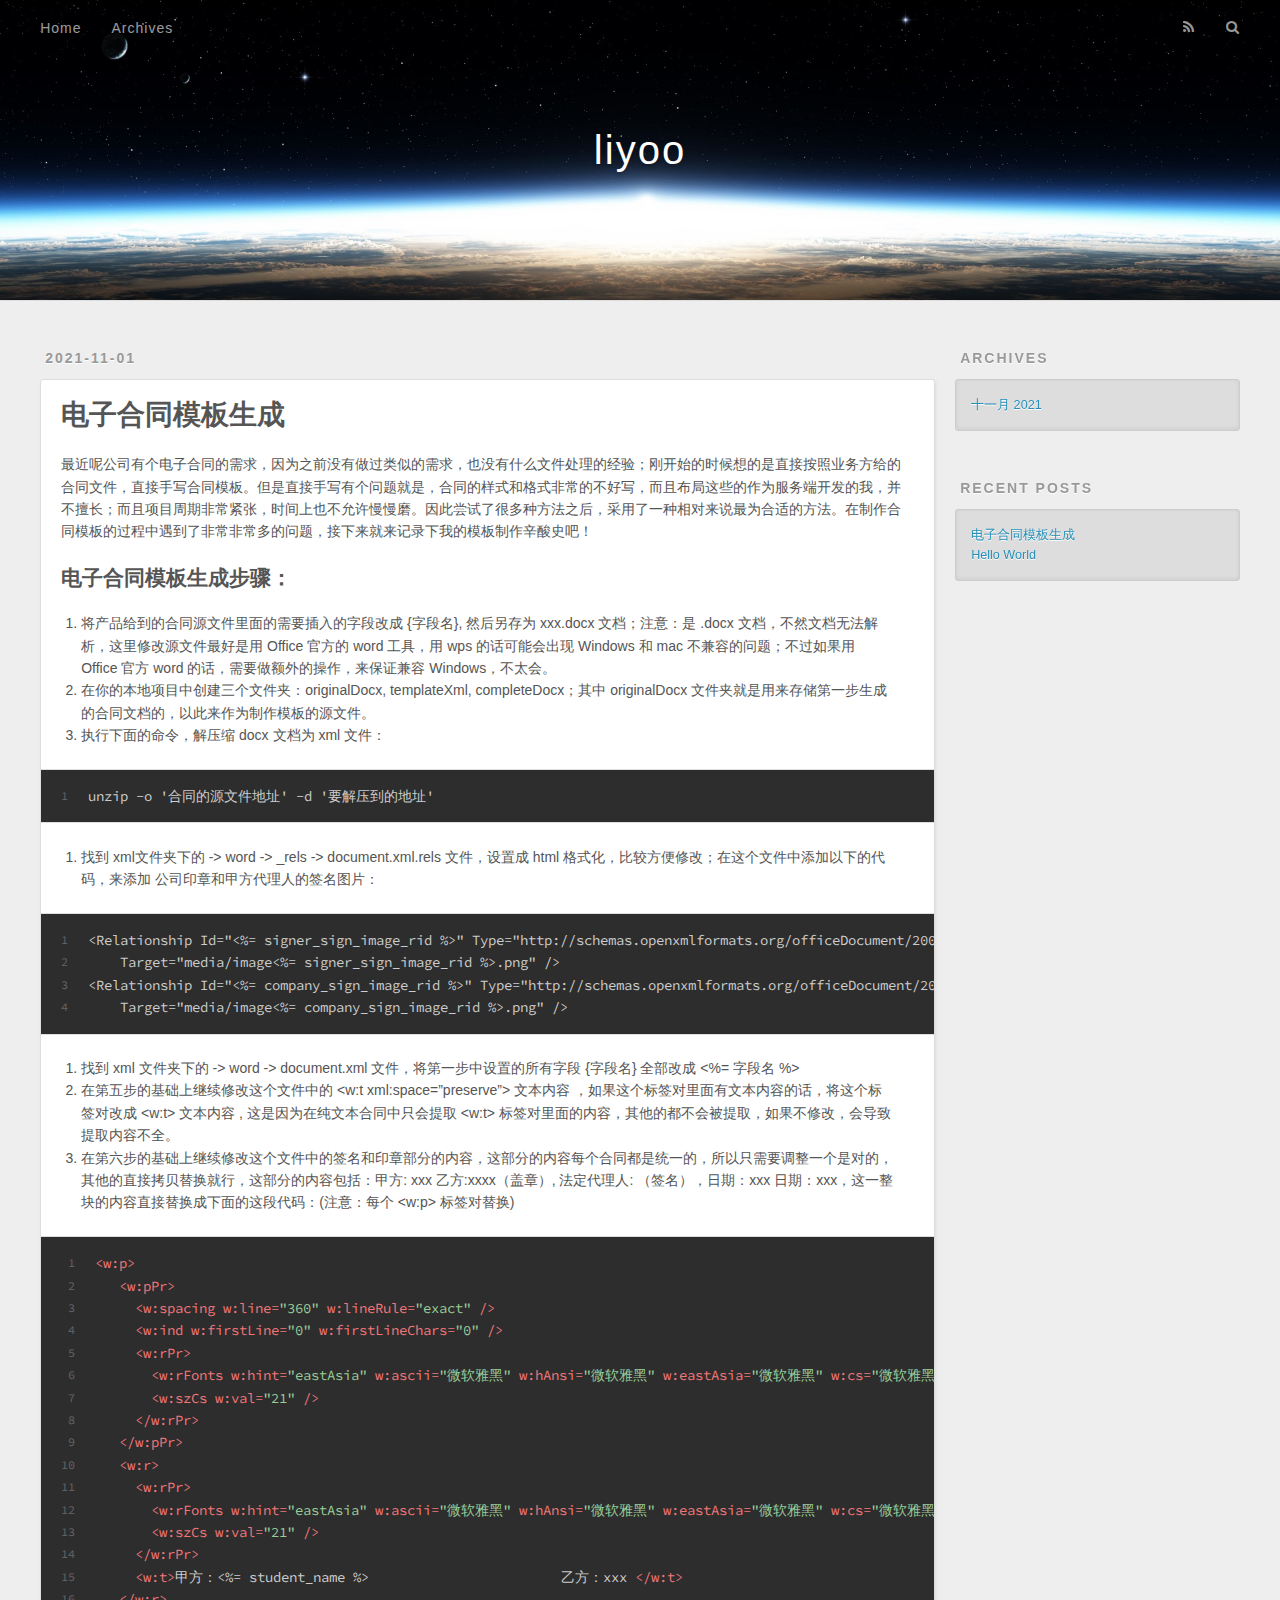
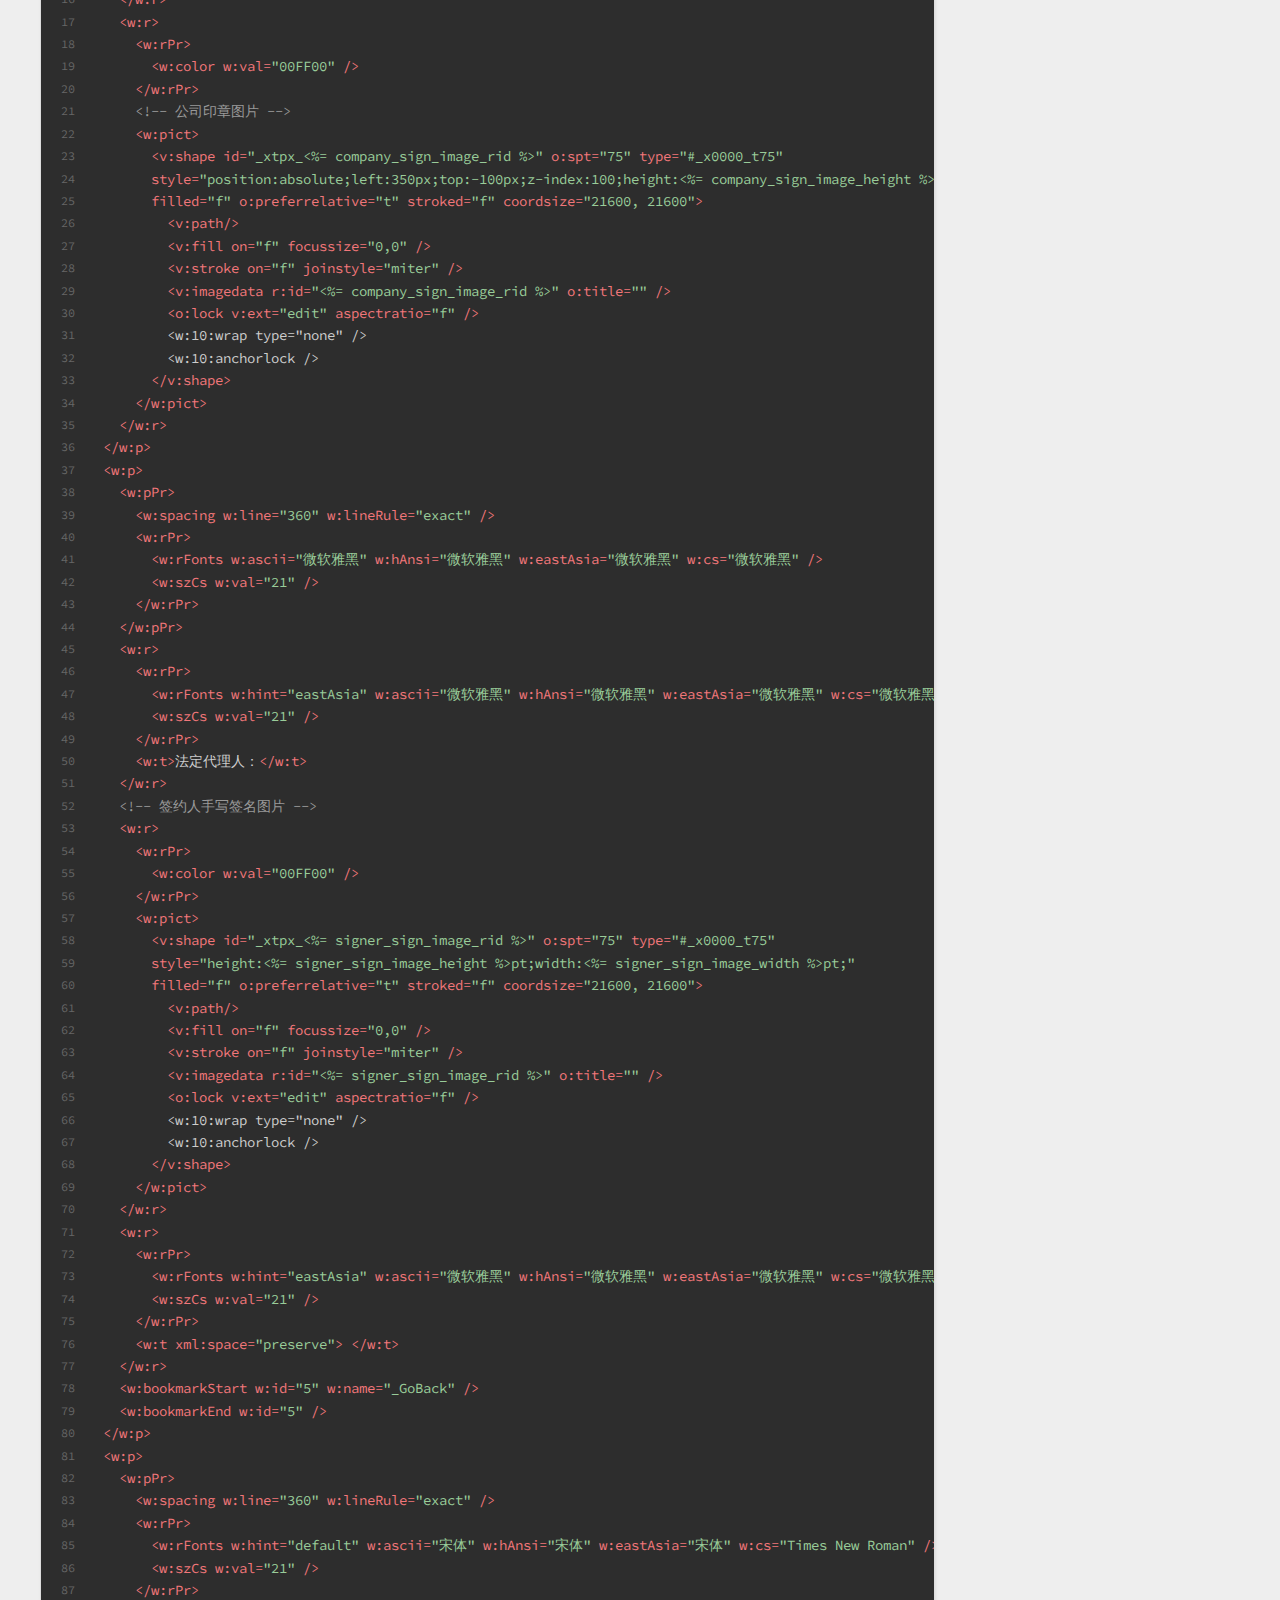
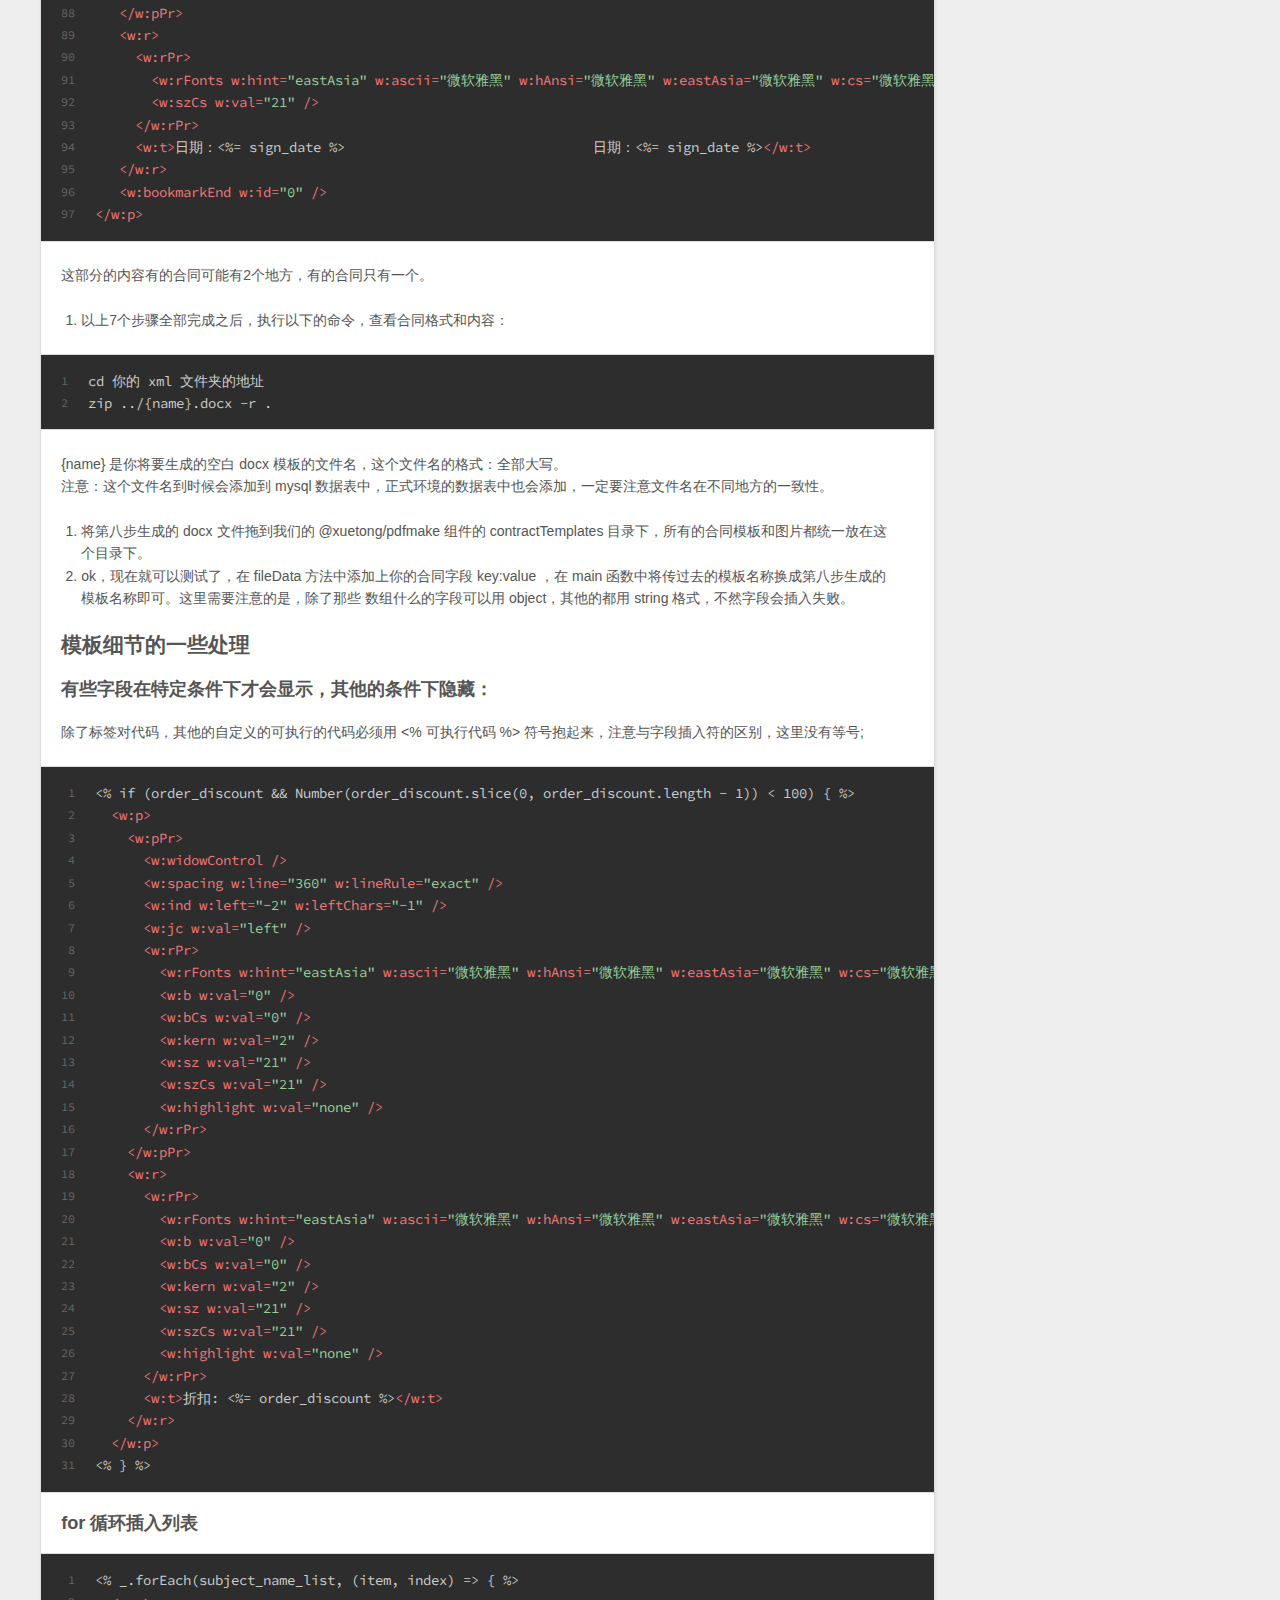
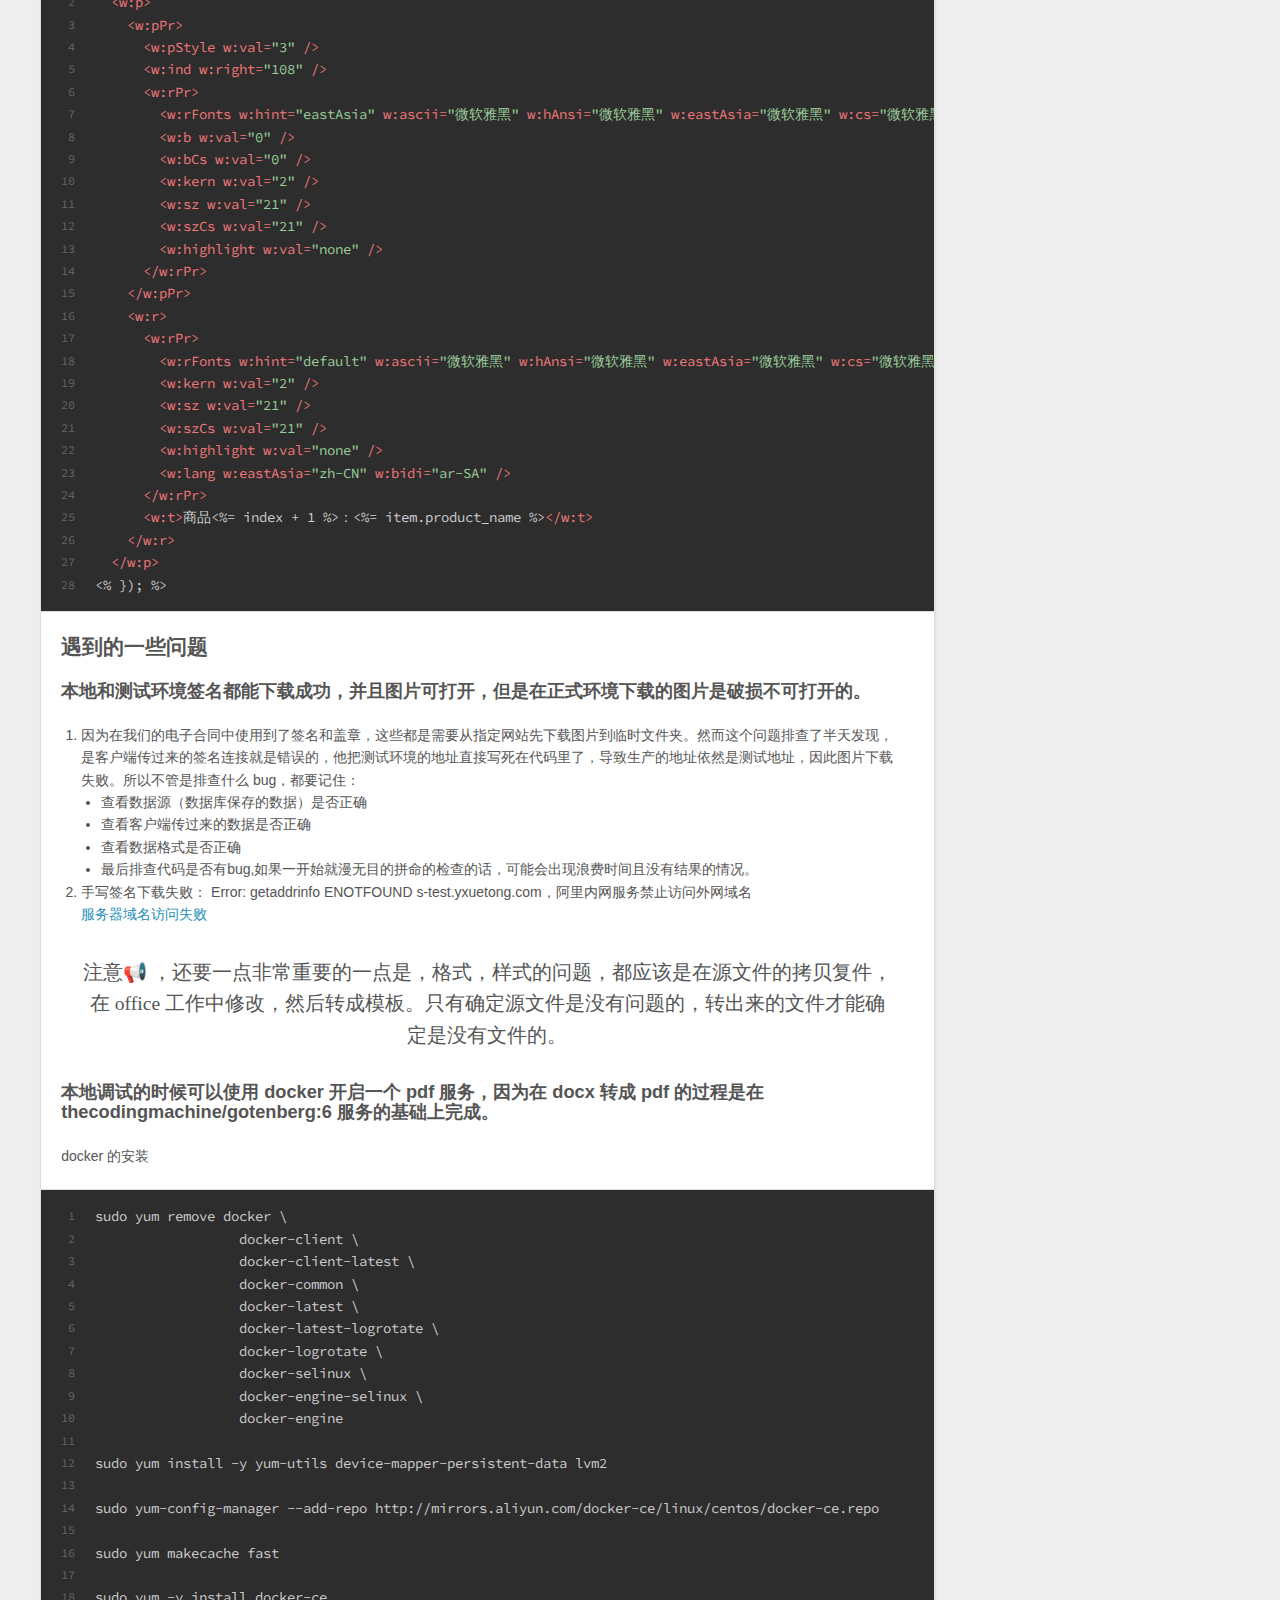
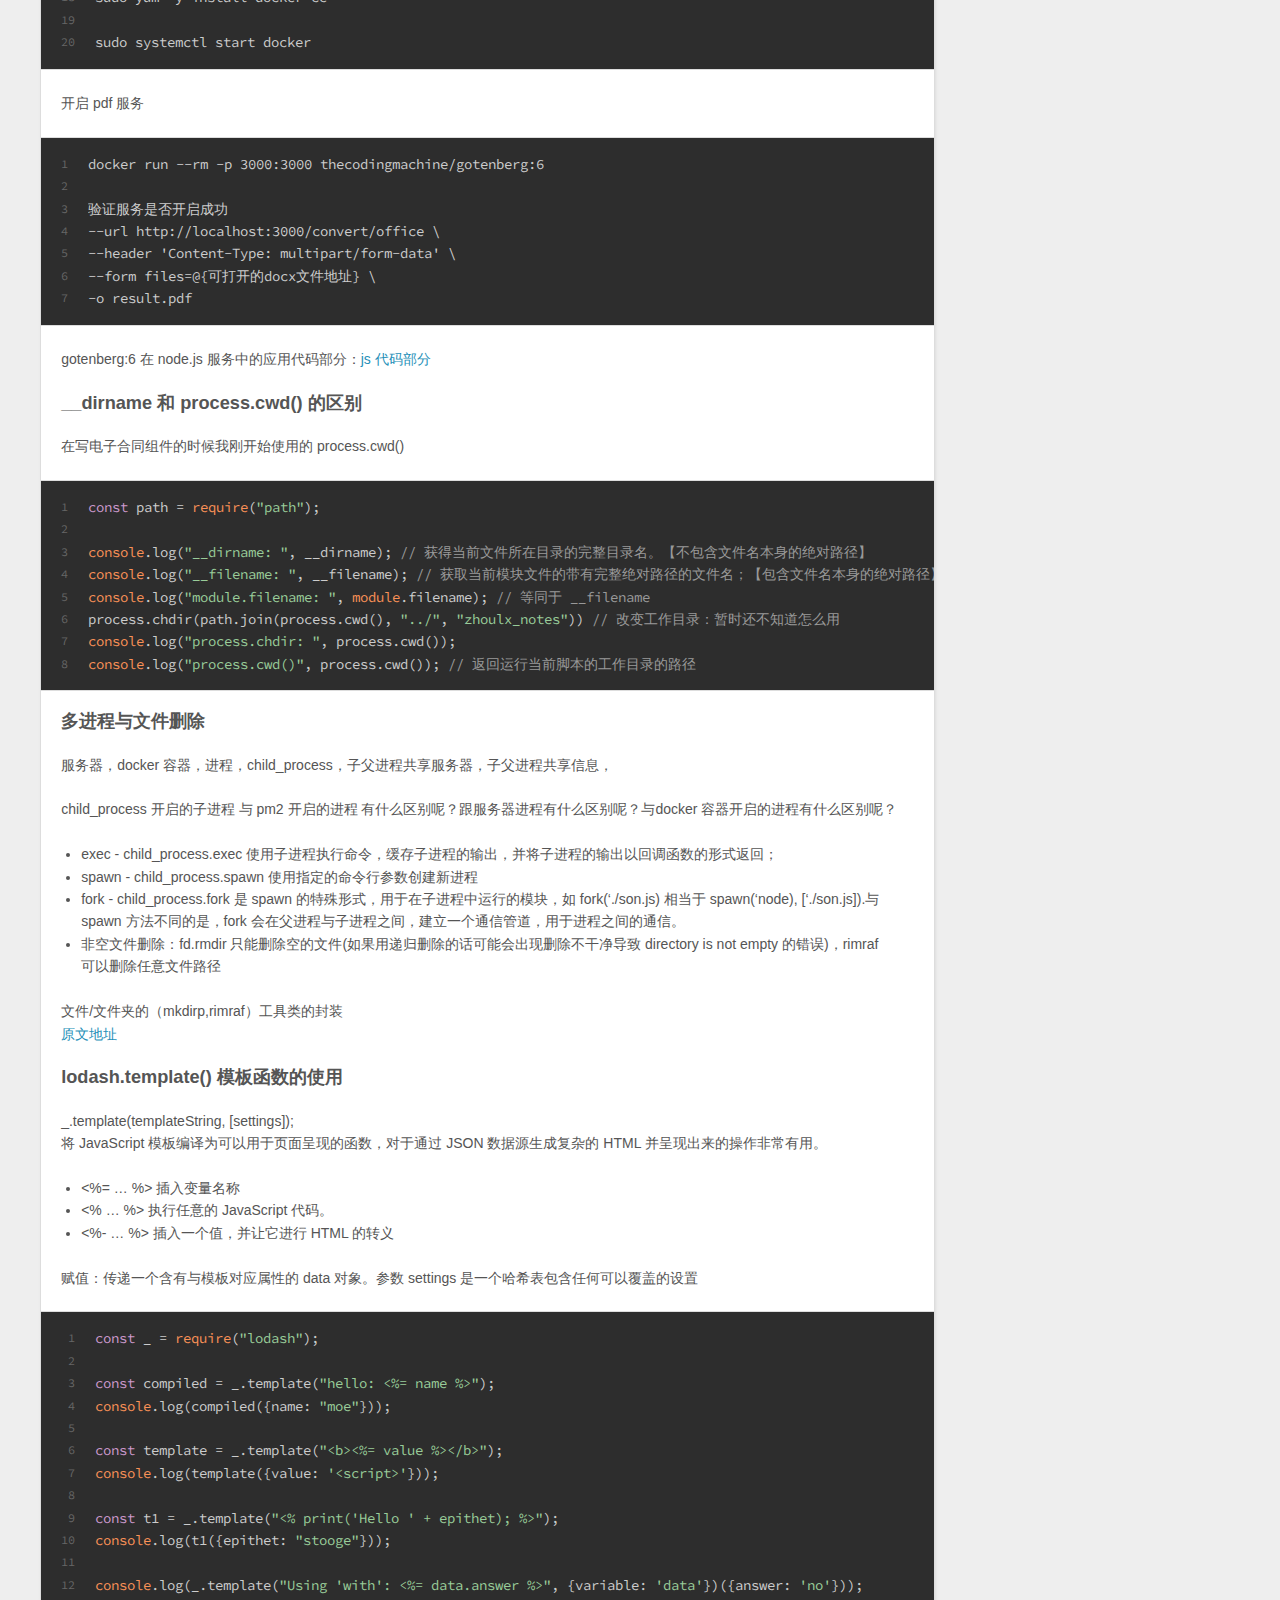
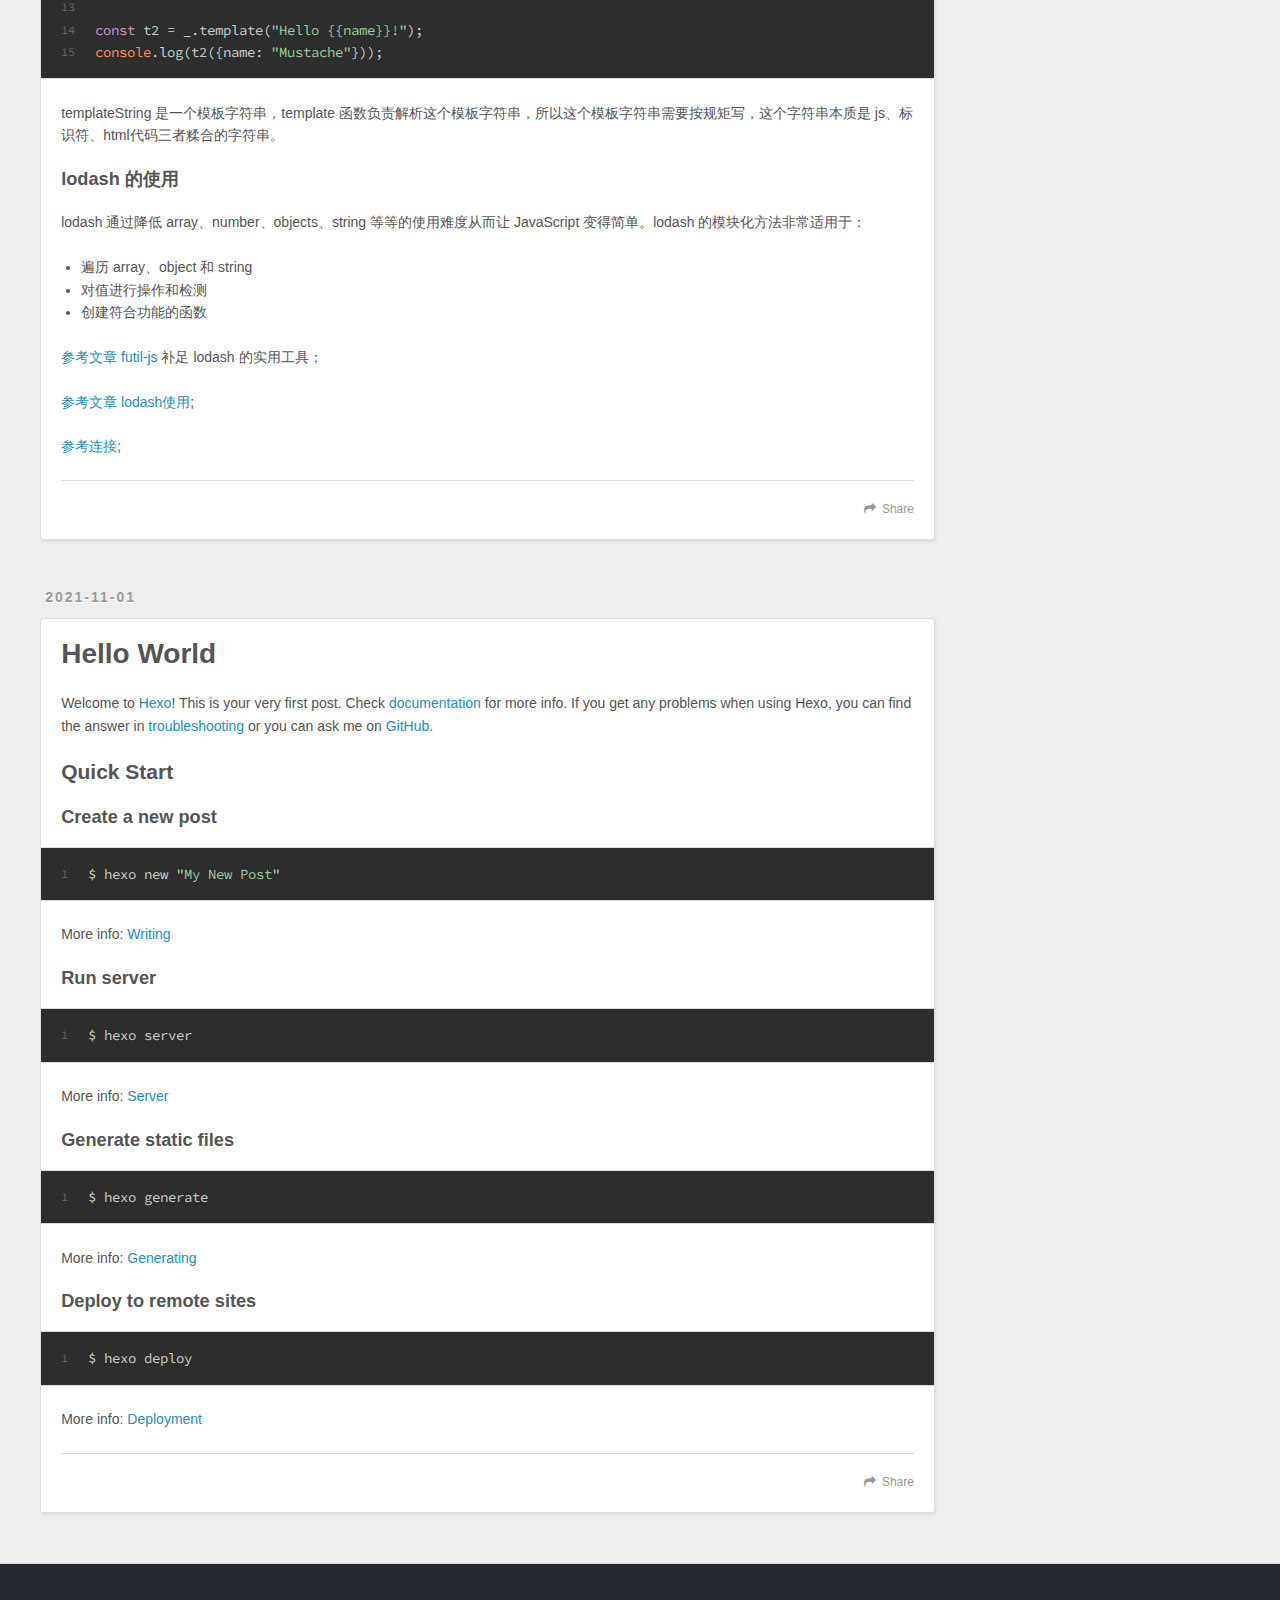
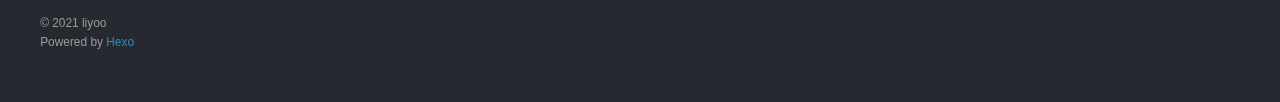
==== commit 0bfacd21: "Site updated: 2021-11-01 14:33:42" ====
--- a/index.html
+++ b/index.html
@@ -11,7 +11,7 @@
 <meta property="og:title" content="liyoo">
 <meta property="og:url" content="http://example.com/index.html">
 <meta property="og:site_name" content="liyoo">
-<meta property="og:locale" content="en_US">
+<meta property="og:locale" content="zh_CN">
 <meta property="article:author" content="liyoo">
 <meta name="twitter:card" content="summary">
   
@@ -177,7 +177,7 @@
       
     </div>
     <footer class="article-footer">
-      <a data-url="http://example.com/2021/11/01/%E7%94%B5%E5%AD%90%E5%90%88%E5%90%8C%E6%A8%A1%E6%9D%BF%E7%94%9F%E6%88%90%E6%AD%A5%E9%AA%A4/" data-id="ckvg9pfeo000094ul9rakdi6p" class="article-share-link">Share</a>
+      <a data-url="http://example.com/2021/11/01/%E7%94%B5%E5%AD%90%E5%90%88%E5%90%8C%E6%A8%A1%E6%9D%BF%E7%94%9F%E6%88%90%E6%AD%A5%E9%AA%A4/" data-id="ckvgaceuo0001n0ul99x5867a" class="article-share-link">Share</a>
       
       
     </footer>
@@ -226,7 +226,7 @@
       
     </div>
     <footer class="article-footer">
-      <a data-url="http://example.com/2021/11/01/hello-world/" data-id="ckvg8r398000070ul5f3h8ood" class="article-share-link">Share</a>
+      <a data-url="http://example.com/2021/11/01/hello-world/" data-id="ckvgaceu90000n0ulfi8t4cqd" class="article-share-link">Share</a>
       
       
     </footer>
@@ -254,7 +254,7 @@
   <div class="widget-wrap">
     <h3 class="widget-title">Archives</h3>
     <div class="widget">
-      <ul class="archive-list"><li class="archive-list-item"><a class="archive-list-link" href="/archives/2021/11/">November 2021</a></li></ul>
+      <ul class="archive-list"><li class="archive-list-item"><a class="archive-list-link" href="/archives/2021/11/">十一月 2021</a></li></ul>
     </div>
   </div>
 
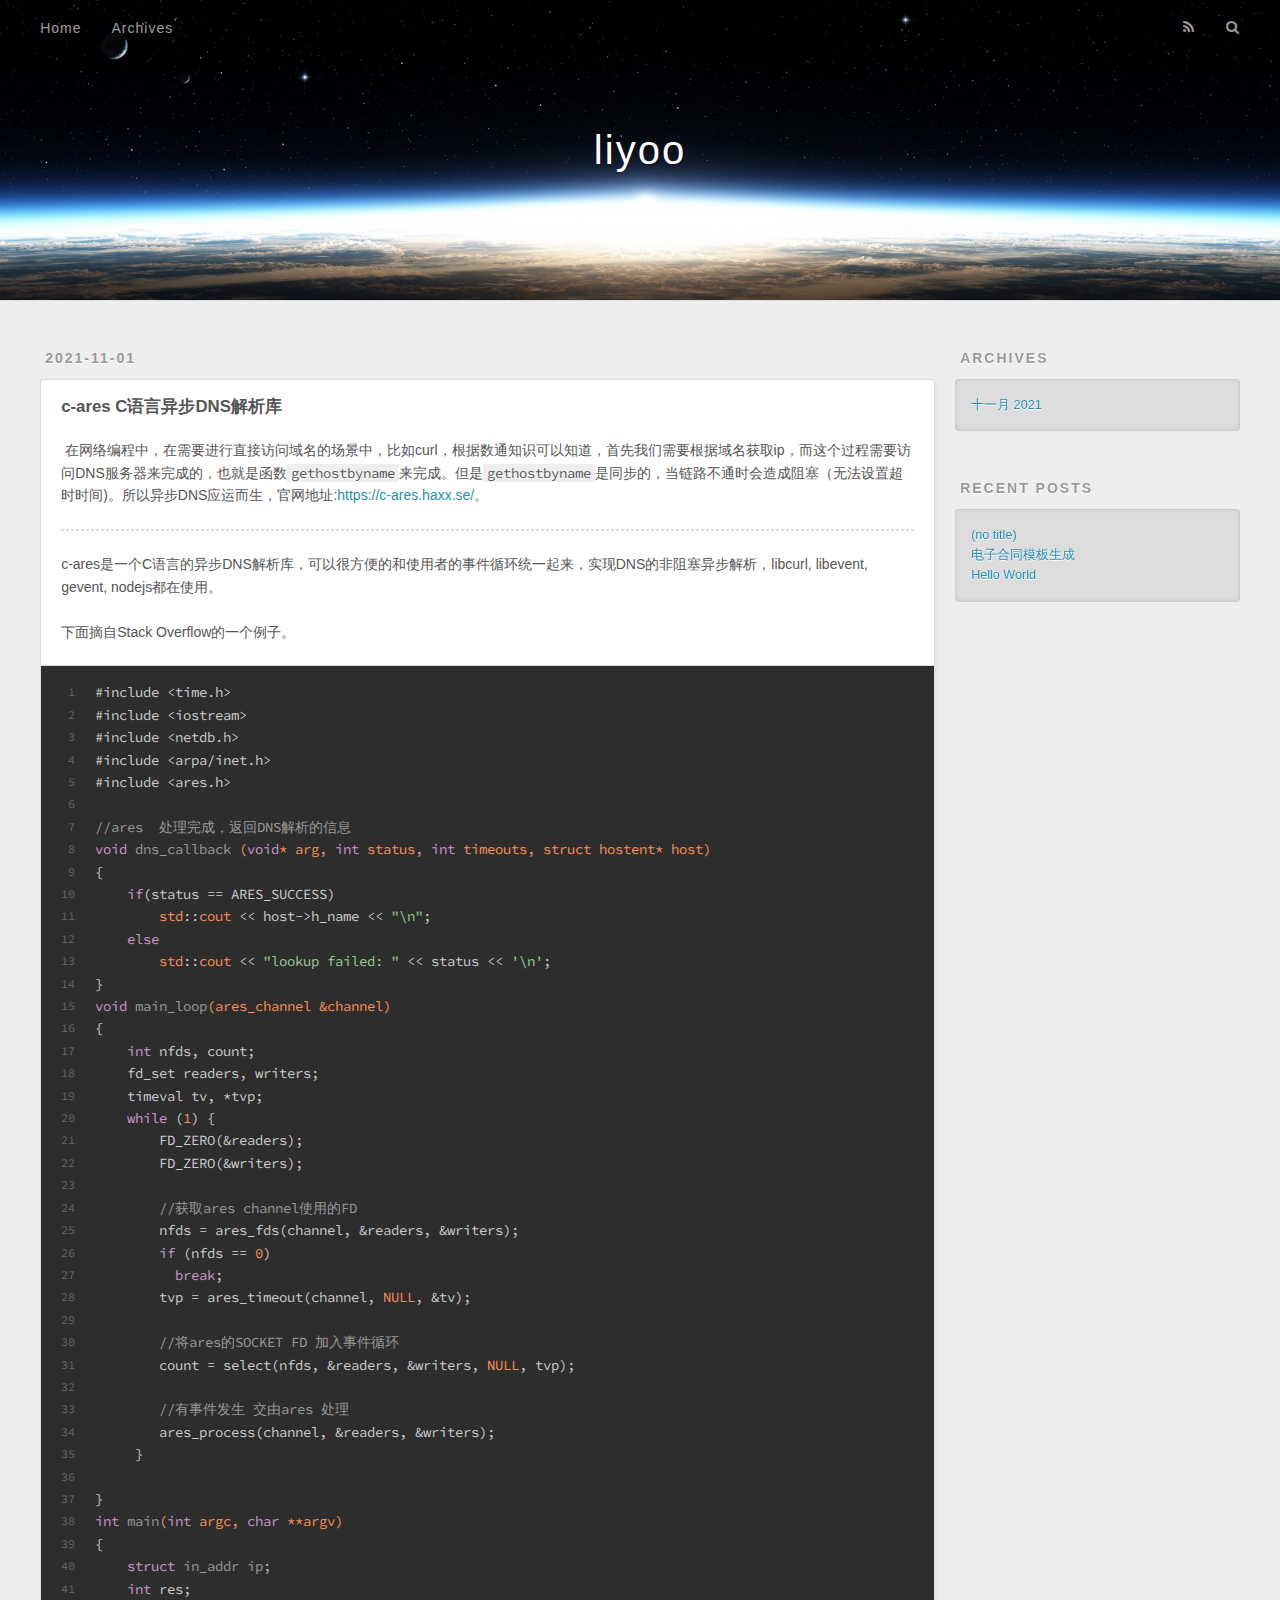
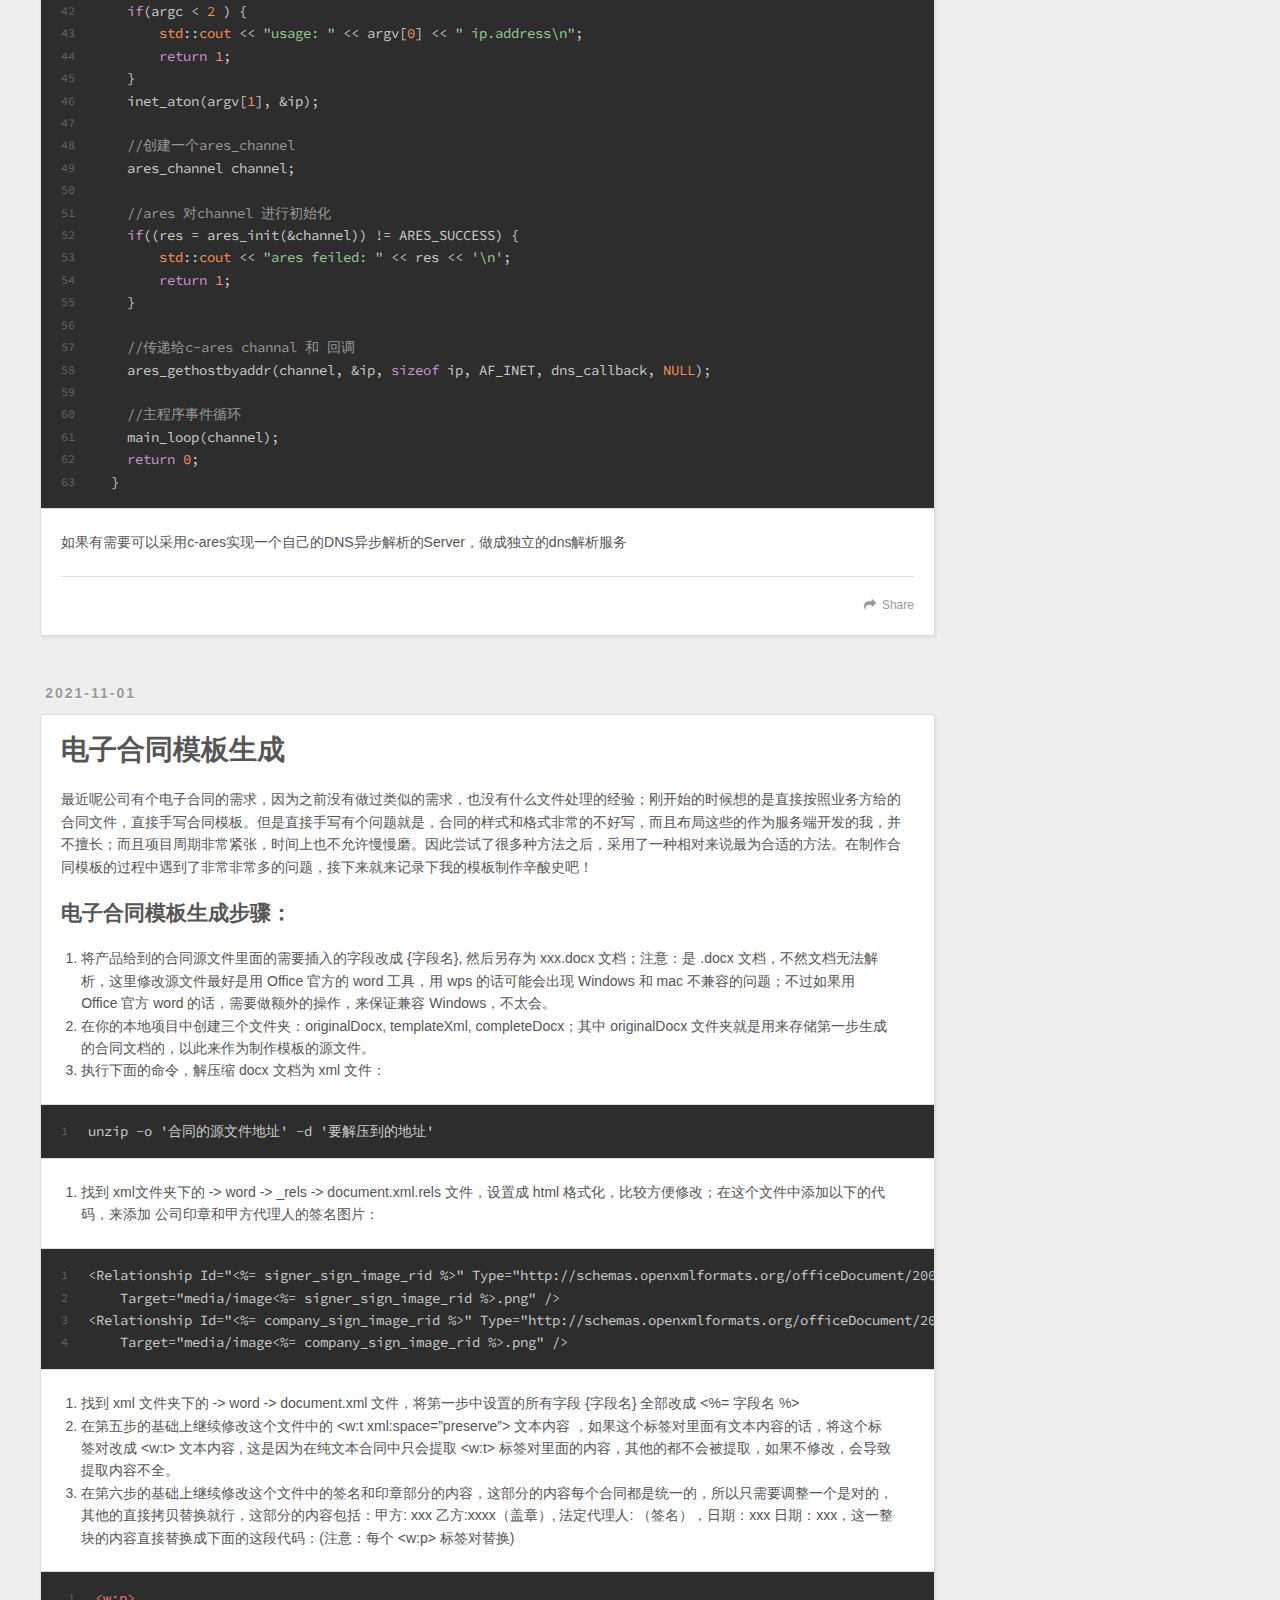
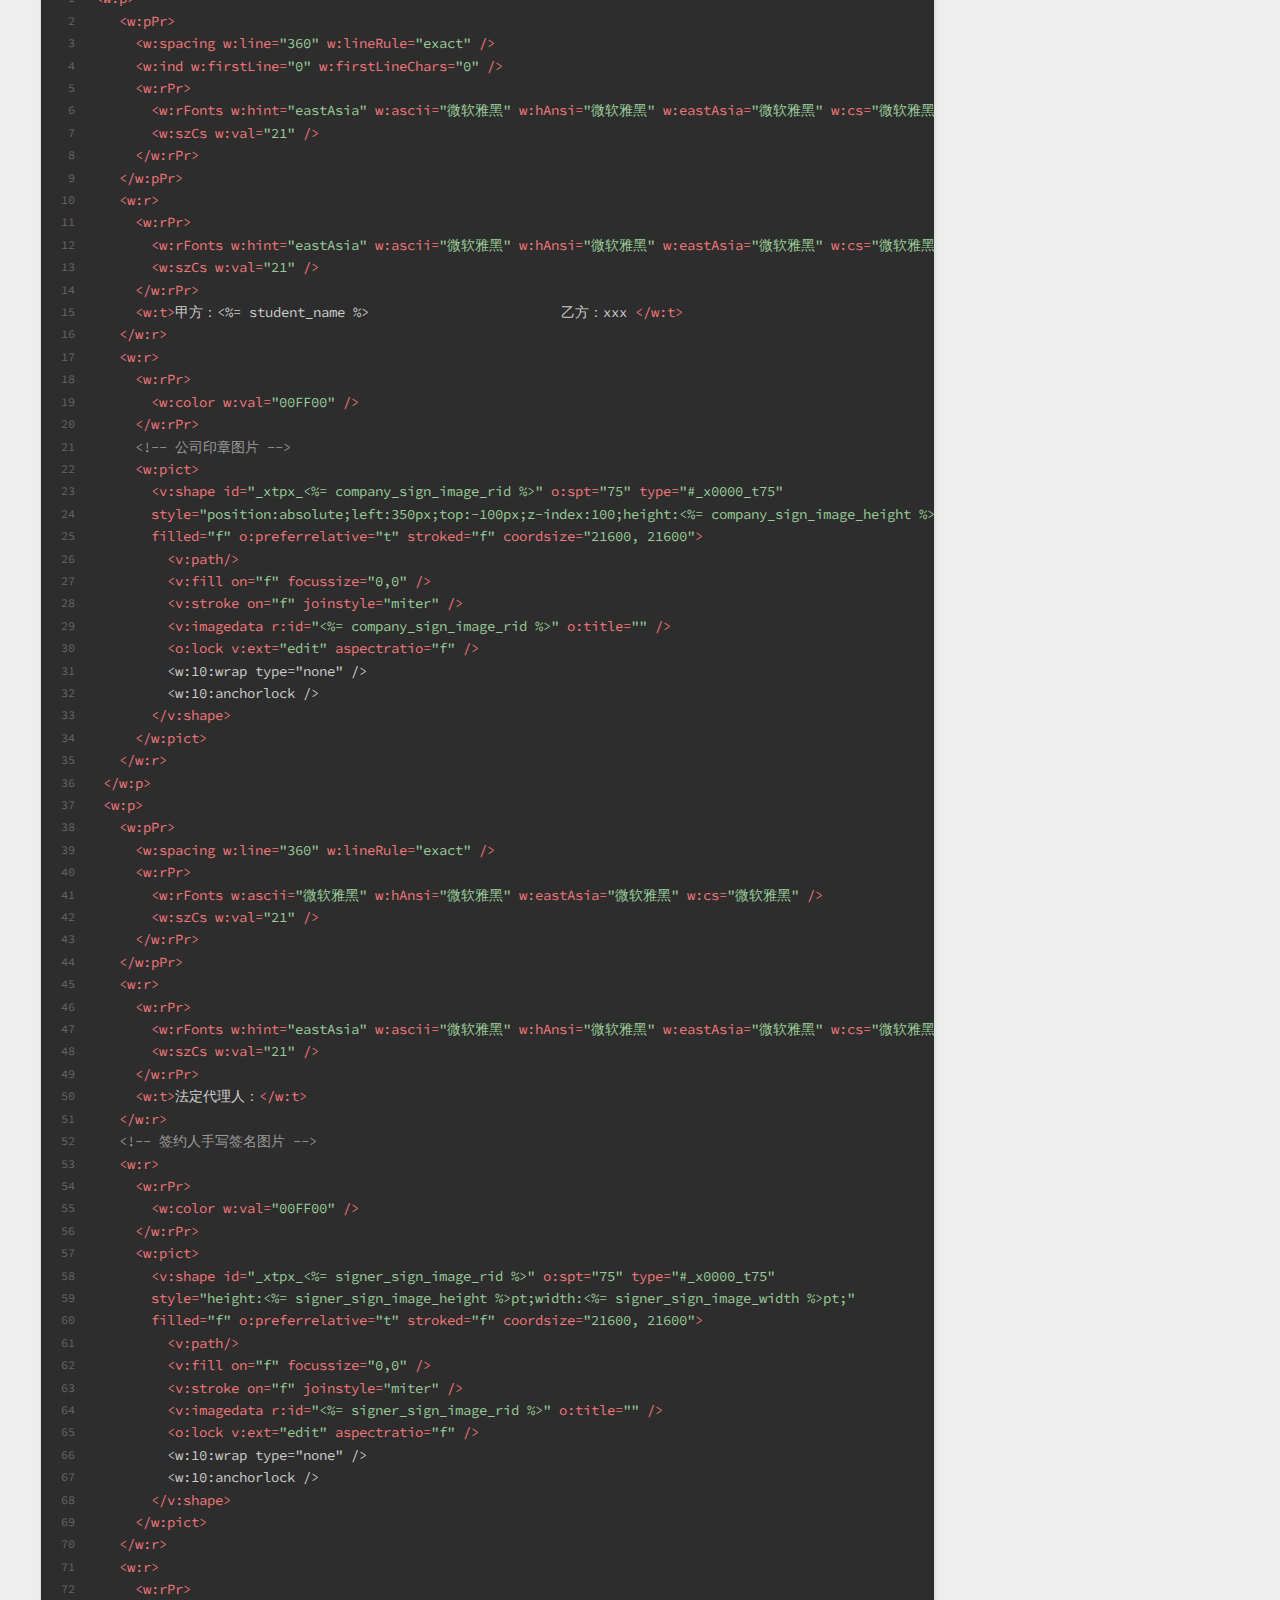
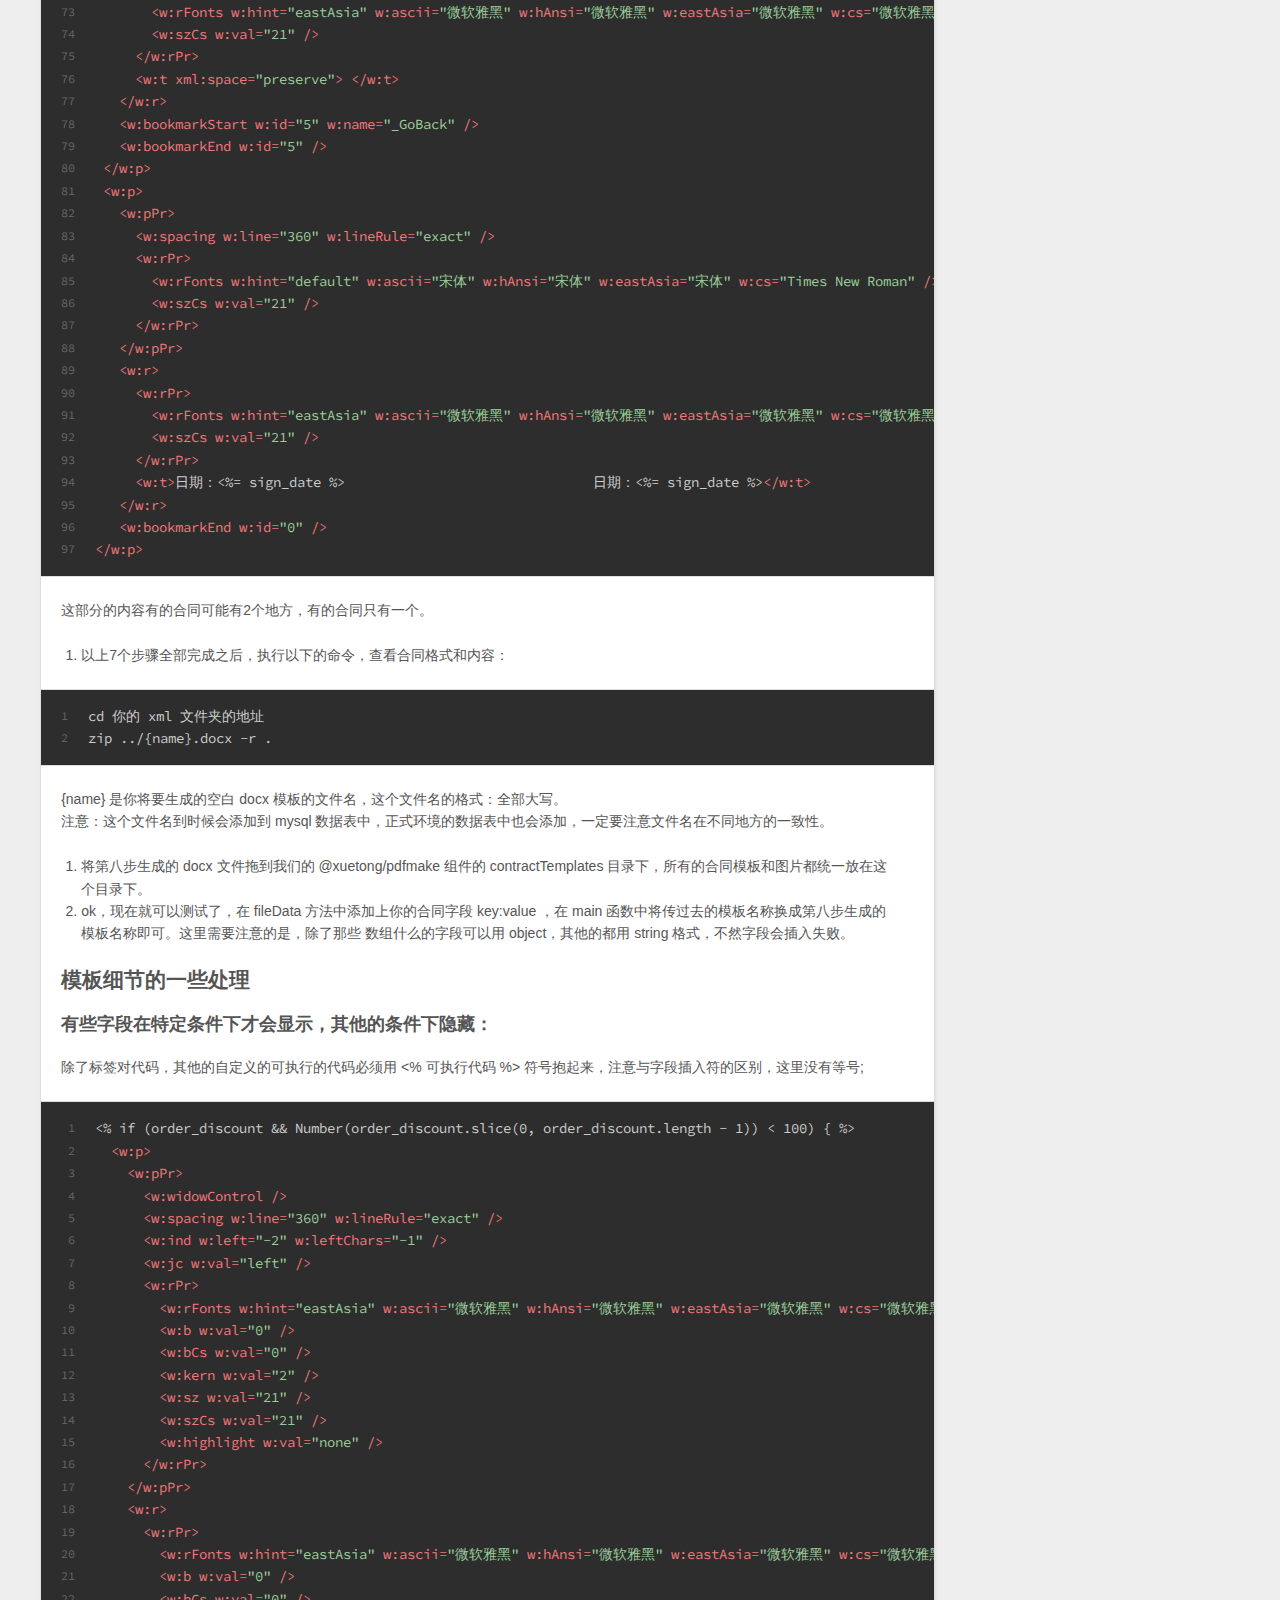
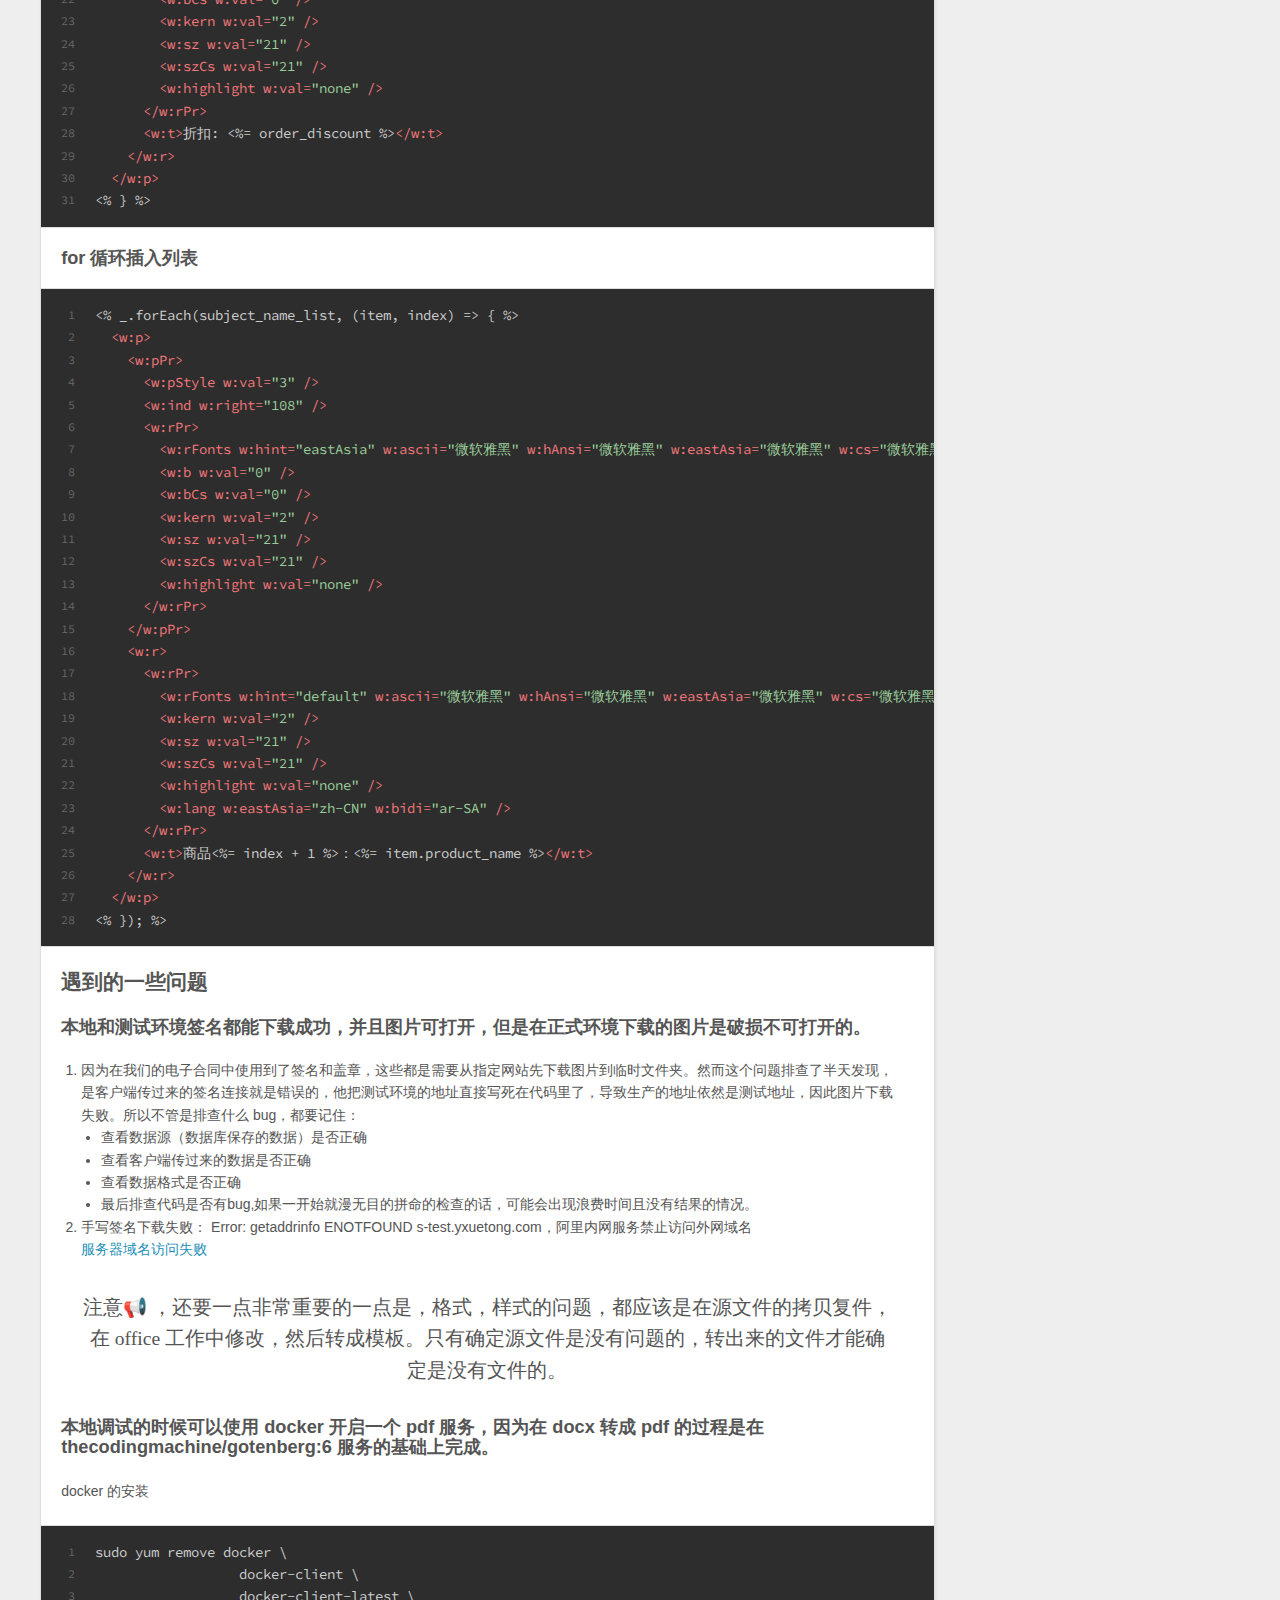
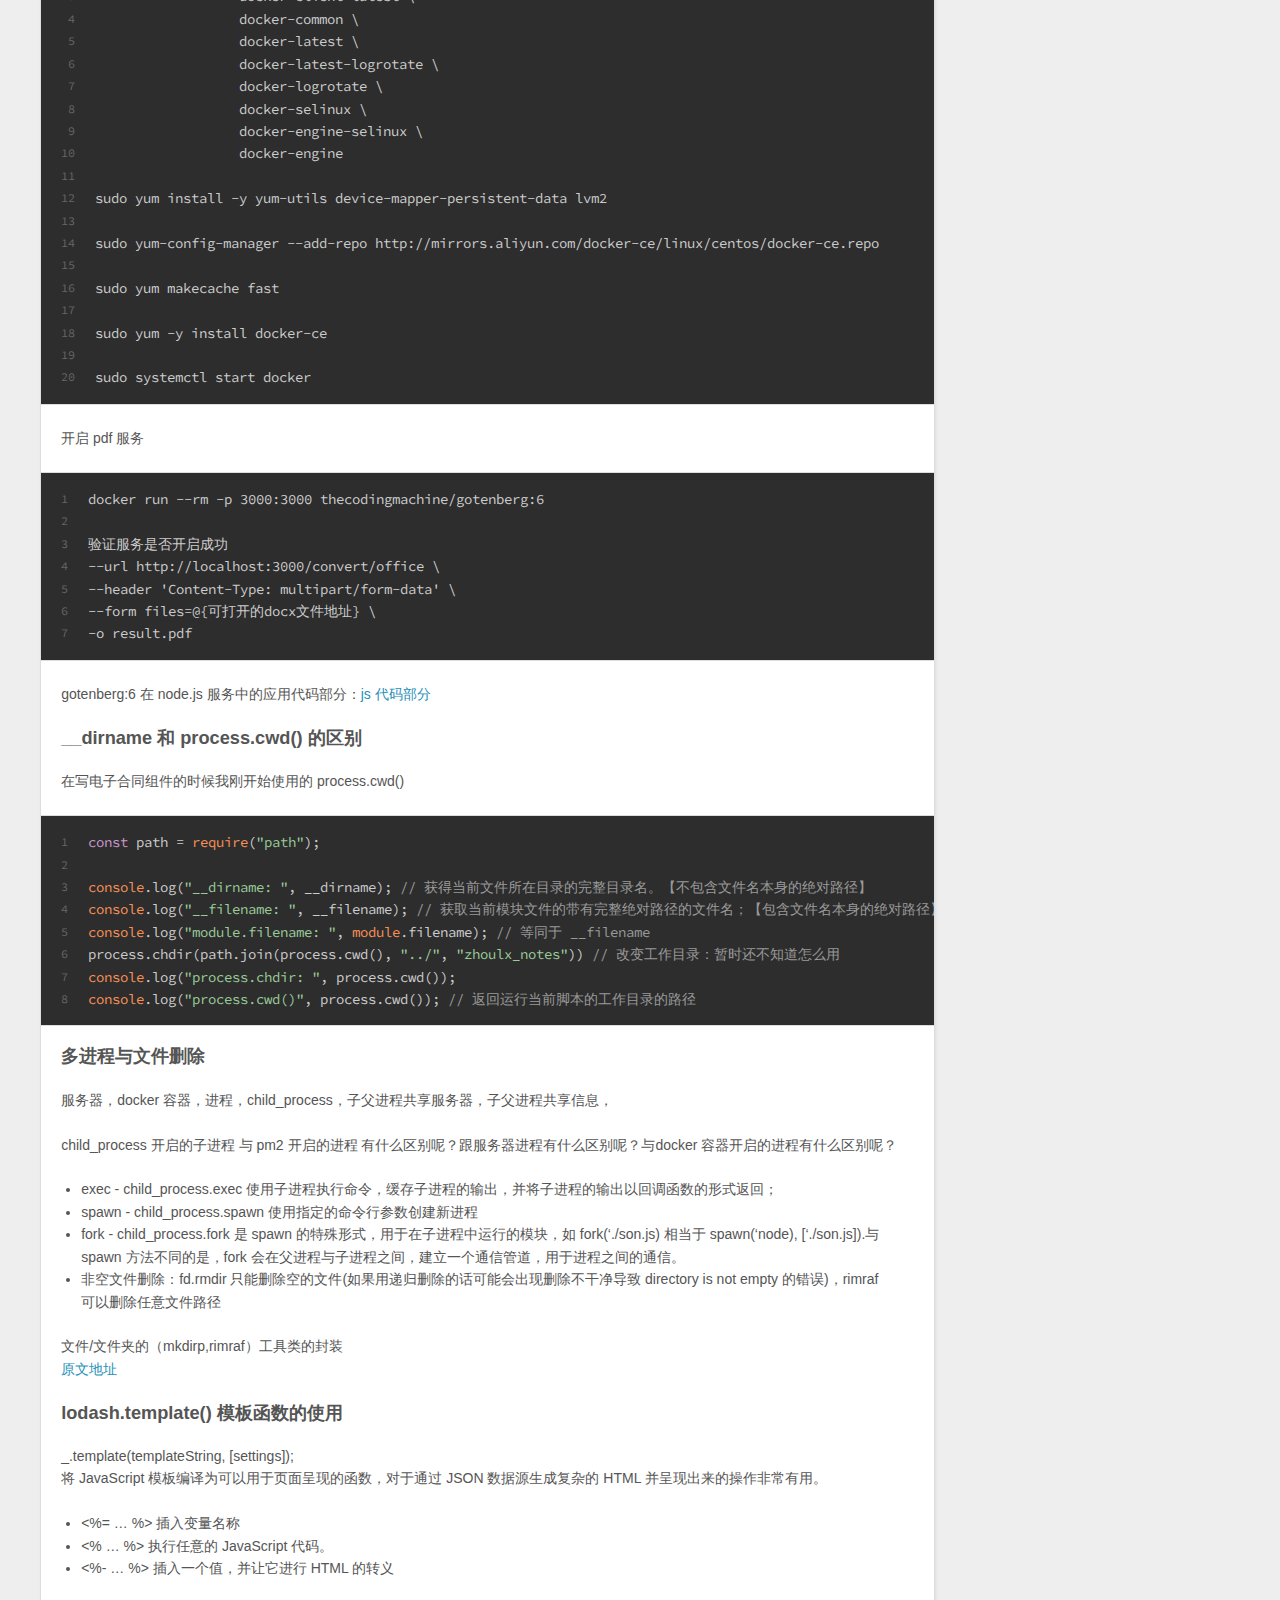
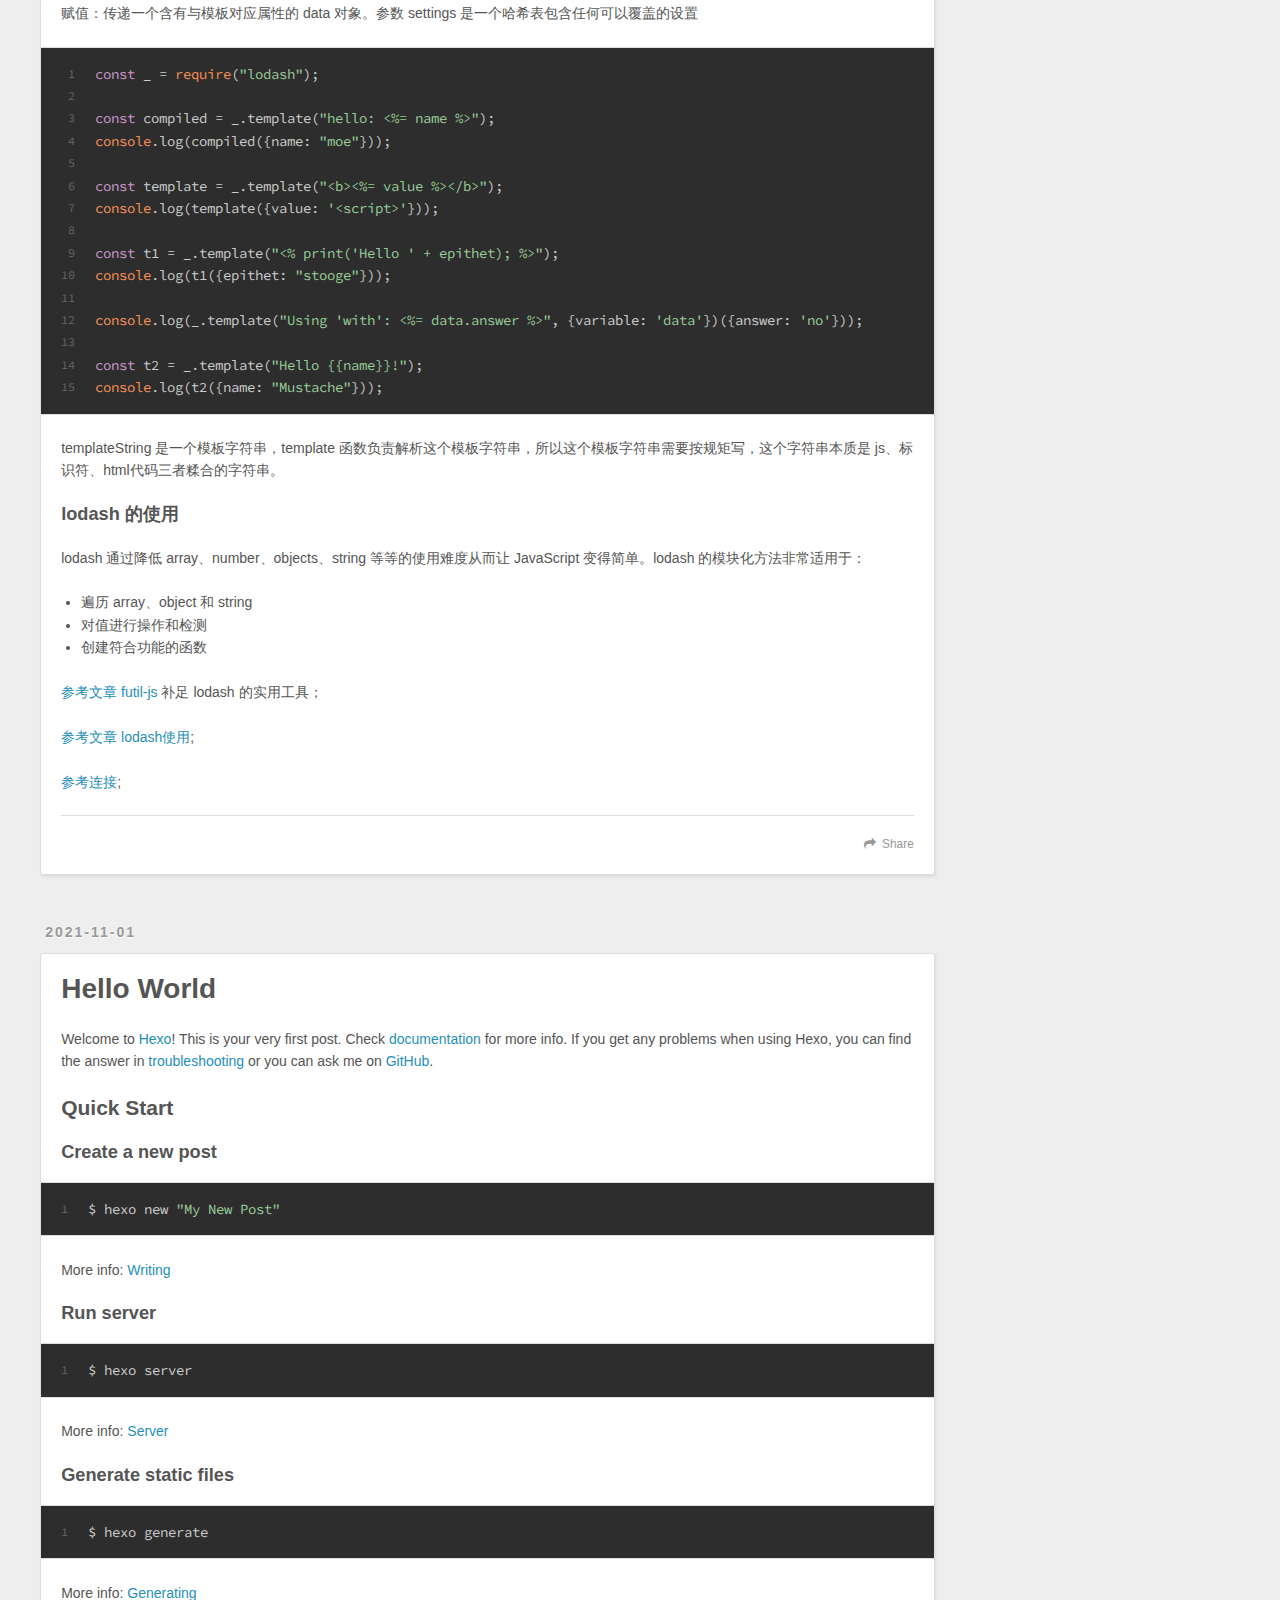
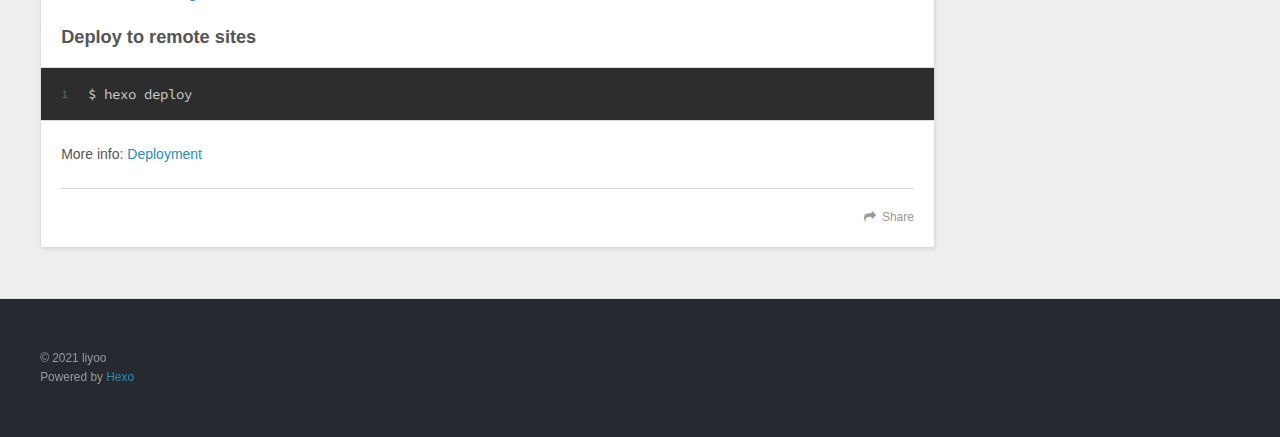
==== commit d9ed5139: "Site updated: 2021-11-12 09:46:02" ====
--- a/index.html
+++ b/index.html
@@ -63,6 +63,39 @@
 </header>
       <div class="outer">
         <section id="main">
+  
+    <article id="post-c-ares C语言异步DNS解析库" class="article article-type-post" itemscope itemprop="blogPost">
+  <div class="article-meta">
+    <a href="/2021/11/01/c-ares%20C%E8%AF%AD%E8%A8%80%E5%BC%82%E6%AD%A5DNS%E8%A7%A3%E6%9E%90%E5%BA%93/" class="article-date">
+  <time datetime="2021-11-01T06:54:54.486Z" itemprop="datePublished">2021-11-01</time>
+</a>
+    
+  </div>
+  <div class="article-inner">
+    
+    
+    <div class="article-entry" itemprop="articleBody">
+      
+        <h4 id="c-ares-C语言异步DNS解析库"><a href="#c-ares-C语言异步DNS解析库" class="headerlink" title="c-ares C语言异步DNS解析库"></a>c-ares C语言异步DNS解析库</h4><p>​        在网络编程中，在需要进行直接访问域名的场景中，比如curl，根据数通知识可以知道，首先我们需要根据域名获取ip，而这个过程需要访问DNS服务器来完成的，也就是函数<code>gethostbyname</code>来完成。但是<code>gethostbyname</code>是同步的，当链路不通时会造成阻塞（无法设置超时时间)。所以异步DNS应运而生，官网地址:<a target="_blank" rel="noopener" href="https://c-ares.haxx.se/%E3%80%82">https://c-ares.haxx.se/。</a></p>
+<hr>
+<p>c-ares是一个C语言的异步DNS解析库，可以很方便的和使用者的事件循环统一起来，实现DNS的非阻塞异步解析，libcurl, libevent, gevent, nodejs都在使用。</p>
+<p>下面摘自Stack Overflow的一个例子。</p>
+<figure class="highlight c"><table><tr><td class="gutter"><pre><span class="line">1</span><br><span class="line">2</span><br><span class="line">3</span><br><span class="line">4</span><br><span class="line">5</span><br><span class="line">6</span><br><span class="line">7</span><br><span class="line">8</span><br><span class="line">9</span><br><span class="line">10</span><br><span class="line">11</span><br><span class="line">12</span><br><span class="line">13</span><br><span class="line">14</span><br><span class="line">15</span><br><span class="line">16</span><br><span class="line">17</span><br><span class="line">18</span><br><span class="line">19</span><br><span class="line">20</span><br><span class="line">21</span><br><span class="line">22</span><br><span class="line">23</span><br><span class="line">24</span><br><span class="line">25</span><br><span class="line">26</span><br><span class="line">27</span><br><span class="line">28</span><br><span class="line">29</span><br><span class="line">30</span><br><span class="line">31</span><br><span class="line">32</span><br><span class="line">33</span><br><span class="line">34</span><br><span class="line">35</span><br><span class="line">36</span><br><span class="line">37</span><br><span class="line">38</span><br><span class="line">39</span><br><span class="line">40</span><br><span class="line">41</span><br><span class="line">42</span><br><span class="line">43</span><br><span class="line">44</span><br><span class="line">45</span><br><span class="line">46</span><br><span class="line">47</span><br><span class="line">48</span><br><span class="line">49</span><br><span class="line">50</span><br><span class="line">51</span><br><span class="line">52</span><br><span class="line">53</span><br><span class="line">54</span><br><span class="line">55</span><br><span class="line">56</span><br><span class="line">57</span><br><span class="line">58</span><br><span class="line">59</span><br><span class="line">60</span><br><span class="line">61</span><br><span class="line">62</span><br><span class="line">63</span><br></pre></td><td class="code"><pre><span class="line"><span class="meta">#<span class="meta-keyword">include</span> <span class="meta-string">&lt;time.h&gt;</span></span></span><br><span class="line"><span class="meta">#<span class="meta-keyword">include</span> <span class="meta-string">&lt;iostream&gt;</span></span></span><br><span class="line"><span class="meta">#<span class="meta-keyword">include</span> <span class="meta-string">&lt;netdb.h&gt;</span></span></span><br><span class="line"><span class="meta">#<span class="meta-keyword">include</span> <span class="meta-string">&lt;arpa/inet.h&gt;</span></span></span><br><span class="line"><span class="meta">#<span class="meta-keyword">include</span> <span class="meta-string">&lt;ares.h&gt;</span></span></span><br><span class="line"></span><br><span class="line"><span class="comment">//ares  处理完成，返回DNS解析的信息</span></span><br><span class="line"><span class="function"><span class="keyword">void</span> <span class="title">dns_callback</span> <span class="params">(<span class="keyword">void</span>* arg, <span class="keyword">int</span> status, <span class="keyword">int</span> timeouts, struct hostent* host)</span>  </span></span><br><span class="line"><span class="function"></span>&#123;</span><br><span class="line">    <span class="keyword">if</span>(status == ARES_SUCCESS)</span><br><span class="line">        <span class="built_in">std</span>::<span class="built_in">cout</span> &lt;&lt; host-&gt;h_name &lt;&lt; <span class="string">&quot;\n&quot;</span>;</span><br><span class="line">    <span class="keyword">else</span></span><br><span class="line">        <span class="built_in">std</span>::<span class="built_in">cout</span> &lt;&lt; <span class="string">&quot;lookup failed: &quot;</span> &lt;&lt; status &lt;&lt; <span class="string">&#x27;\n&#x27;</span>;</span><br><span class="line">&#125;</span><br><span class="line"><span class="function"><span class="keyword">void</span> <span class="title">main_loop</span><span class="params">(ares_channel &amp;channel)</span></span></span><br><span class="line"><span class="function"></span>&#123;</span><br><span class="line">    <span class="keyword">int</span> nfds, count;</span><br><span class="line">    fd_set readers, writers;</span><br><span class="line">    timeval tv, *tvp;</span><br><span class="line">    <span class="keyword">while</span> (<span class="number">1</span>) &#123;</span><br><span class="line">        FD_ZERO(&amp;readers);</span><br><span class="line">        FD_ZERO(&amp;writers);</span><br><span class="line">        </span><br><span class="line">        <span class="comment">//获取ares channel使用的FD</span></span><br><span class="line">        nfds = ares_fds(channel, &amp;readers, &amp;writers);   </span><br><span class="line">        <span class="keyword">if</span> (nfds == <span class="number">0</span>)</span><br><span class="line">          <span class="keyword">break</span>;</span><br><span class="line">        tvp = ares_timeout(channel, <span class="literal">NULL</span>, &amp;tv);       </span><br><span class="line"></span><br><span class="line">        <span class="comment">//将ares的SOCKET FD 加入事件循环</span></span><br><span class="line">        count = select(nfds, &amp;readers, &amp;writers, <span class="literal">NULL</span>, tvp);   </span><br><span class="line"></span><br><span class="line">        <span class="comment">//有事件发生 交由ares 处理</span></span><br><span class="line">        ares_process(channel, &amp;readers, &amp;writers);  </span><br><span class="line">     &#125;</span><br><span class="line"></span><br><span class="line">&#125;</span><br><span class="line"><span class="function"><span class="keyword">int</span> <span class="title">main</span><span class="params">(<span class="keyword">int</span> argc, <span class="keyword">char</span> **argv)</span></span></span><br><span class="line"><span class="function"></span>&#123;</span><br><span class="line">    <span class="class"><span class="keyword">struct</span> <span class="title">in_addr</span> <span class="title">ip</span>;</span></span><br><span class="line">    <span class="keyword">int</span> res;</span><br><span class="line">    <span class="keyword">if</span>(argc &lt; <span class="number">2</span> ) &#123;</span><br><span class="line">        <span class="built_in">std</span>::<span class="built_in">cout</span> &lt;&lt; <span class="string">&quot;usage: &quot;</span> &lt;&lt; argv[<span class="number">0</span>] &lt;&lt; <span class="string">&quot; ip.address\n&quot;</span>;</span><br><span class="line">        <span class="keyword">return</span> <span class="number">1</span>;</span><br><span class="line">    &#125;</span><br><span class="line">    inet_aton(argv[<span class="number">1</span>], &amp;ip);</span><br><span class="line"></span><br><span class="line">    <span class="comment">//创建一个ares_channel </span></span><br><span class="line">    ares_channel channel;    </span><br><span class="line"></span><br><span class="line">    <span class="comment">//ares 对channel 进行初始化</span></span><br><span class="line">    <span class="keyword">if</span>((res = ares_init(&amp;channel)) != ARES_SUCCESS) &#123;    </span><br><span class="line">        <span class="built_in">std</span>::<span class="built_in">cout</span> &lt;&lt; <span class="string">&quot;ares feiled: &quot;</span> &lt;&lt; res &lt;&lt; <span class="string">&#x27;\n&#x27;</span>;</span><br><span class="line">        <span class="keyword">return</span> <span class="number">1</span>;</span><br><span class="line">    &#125;</span><br><span class="line"></span><br><span class="line">    <span class="comment">//传递给c-ares channal 和 回调</span></span><br><span class="line">    ares_gethostbyaddr(channel, &amp;ip, <span class="keyword">sizeof</span> ip, AF_INET, dns_callback, <span class="literal">NULL</span>); </span><br><span class="line"></span><br><span class="line">    <span class="comment">//主程序事件循环 </span></span><br><span class="line">    main_loop(channel);   </span><br><span class="line">    <span class="keyword">return</span> <span class="number">0</span>;</span><br><span class="line">  &#125;</span><br></pre></td></tr></table></figure>
+
+<p>如果有需要可以采用c-ares实现一个自己的DNS异步解析的Server，做成独立的dns解析服务</p>
+
+      
+    </div>
+    <footer class="article-footer">
+      <a data-url="http://example.com/2021/11/01/c-ares%20C%E8%AF%AD%E8%A8%80%E5%BC%82%E6%AD%A5DNS%E8%A7%A3%E6%9E%90%E5%BA%93/" data-id="ckw7mskrx0000zsulh3ii18oh" class="article-share-link">Share</a>
+      
+      
+    </footer>
+  </div>
+  
+</article>
+
+
   
     <article id="post-电子合同模板生成步骤" class="article article-type-post" itemscope itemprop="blogPost">
   <div class="article-meta">
@@ -267,6 +300,10 @@
       <ul>
         
           <li>
+            <a href="/2021/11/01/c-ares%20C%E8%AF%AD%E8%A8%80%E5%BC%82%E6%AD%A5DNS%E8%A7%A3%E6%9E%90%E5%BA%93/">(no title)</a>
+          </li>
+        
+          <li>
             <a href="/2021/11/01/%E7%94%B5%E5%AD%90%E5%90%88%E5%90%8C%E6%A8%A1%E6%9D%BF%E7%94%9F%E6%88%90%E6%AD%A5%E9%AA%A4/">电子合同模板生成</a>
           </li>
         
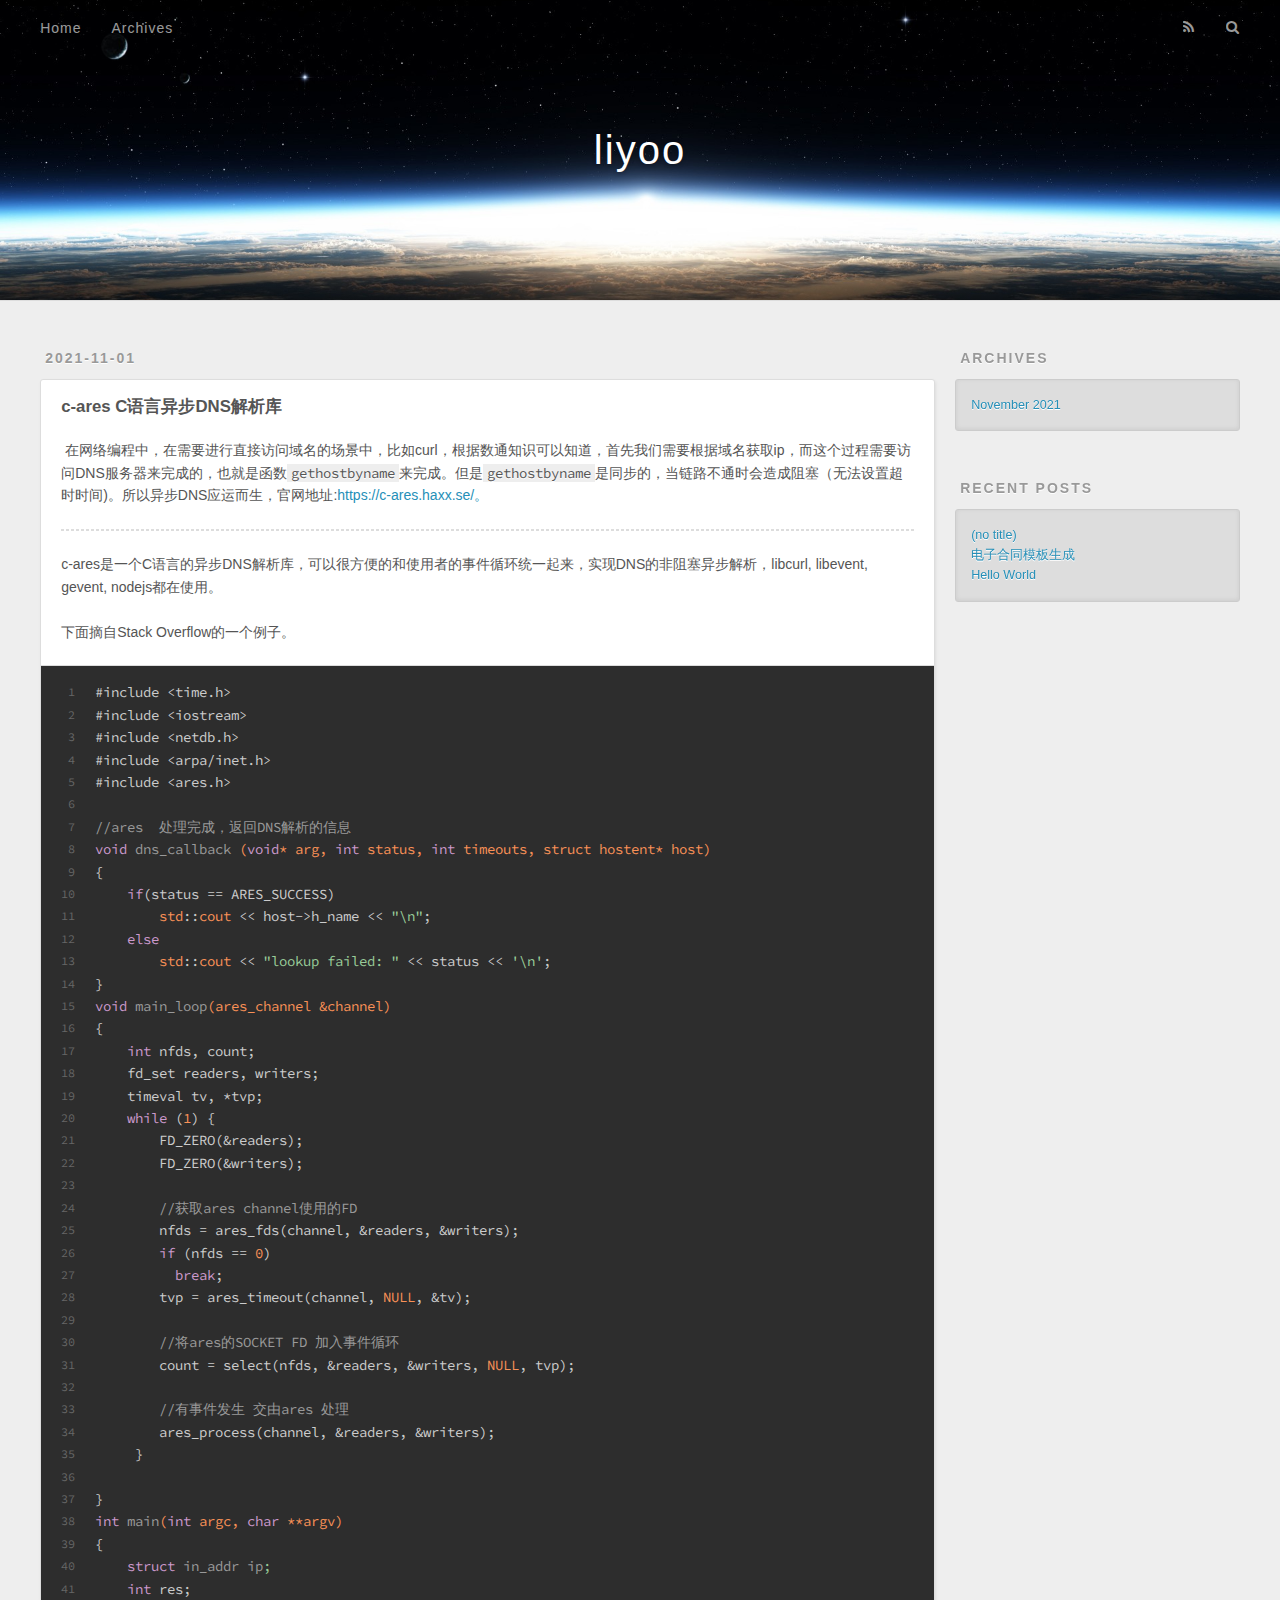
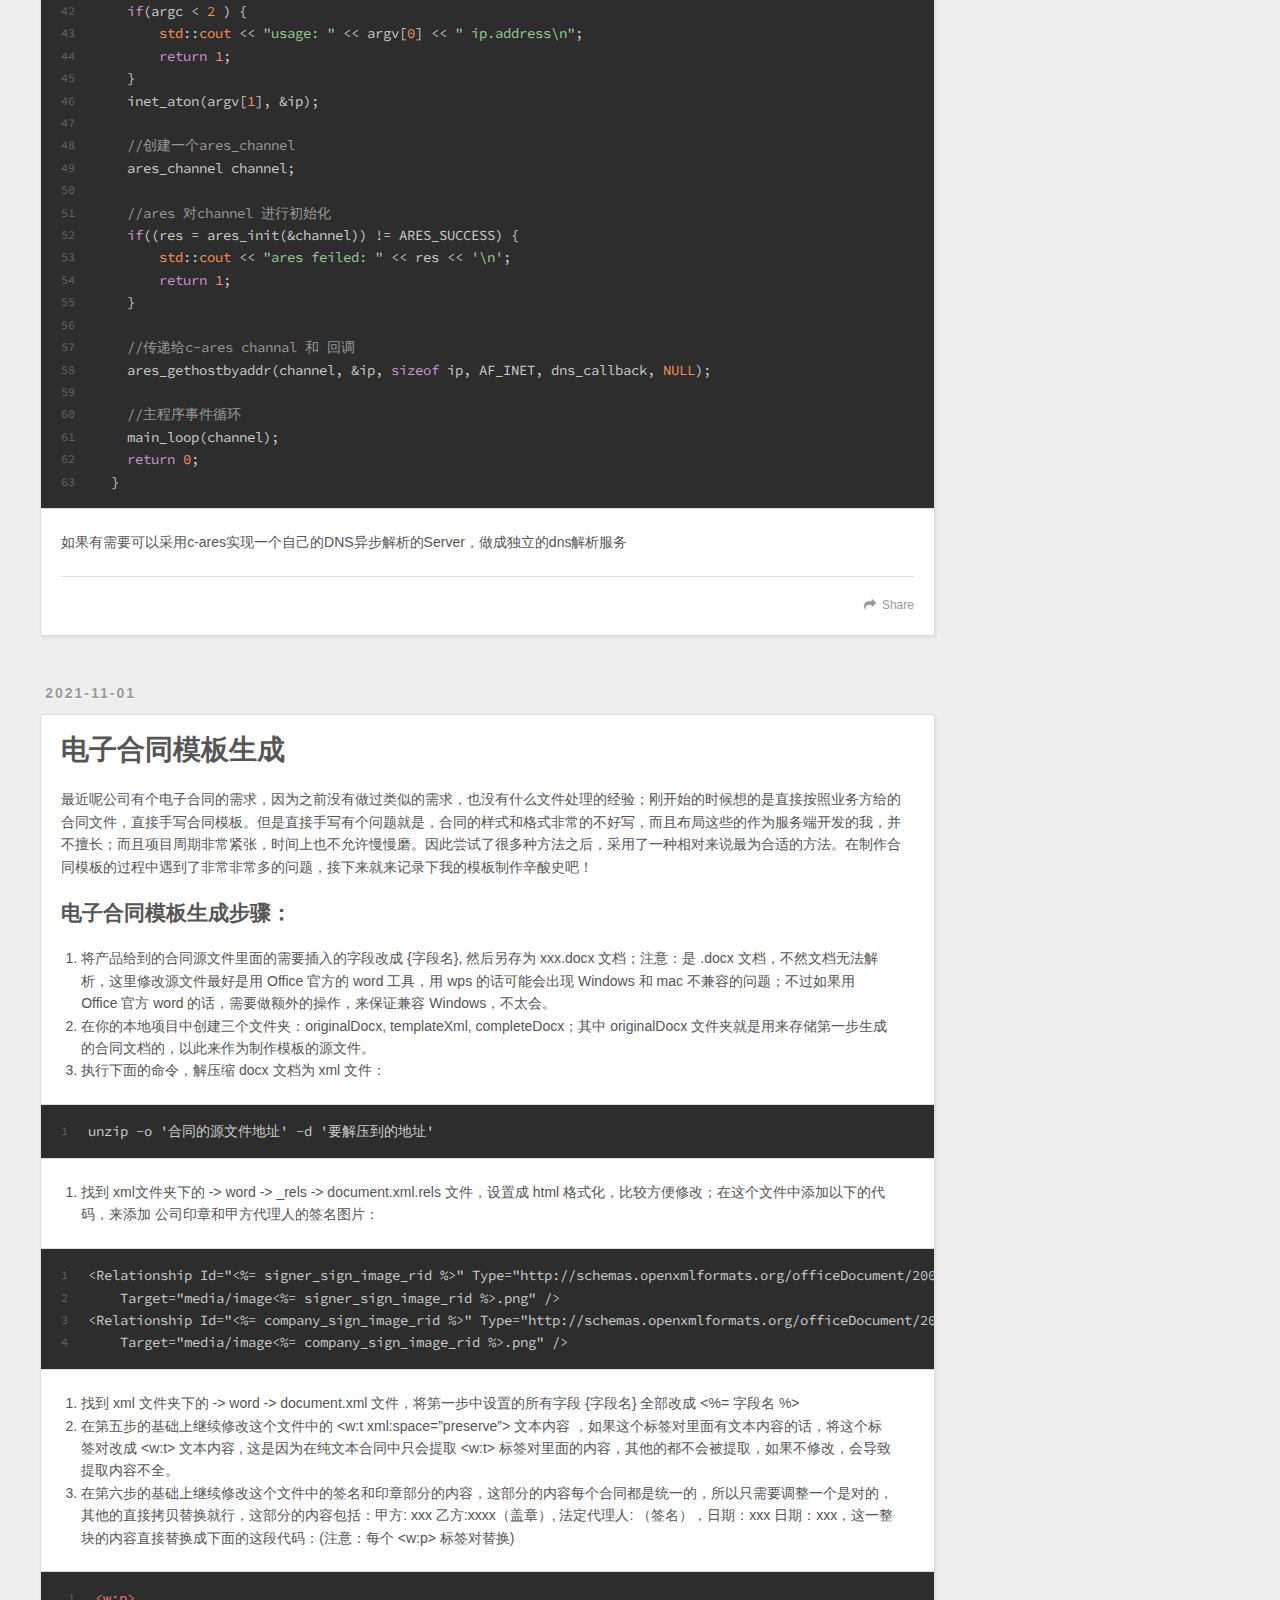
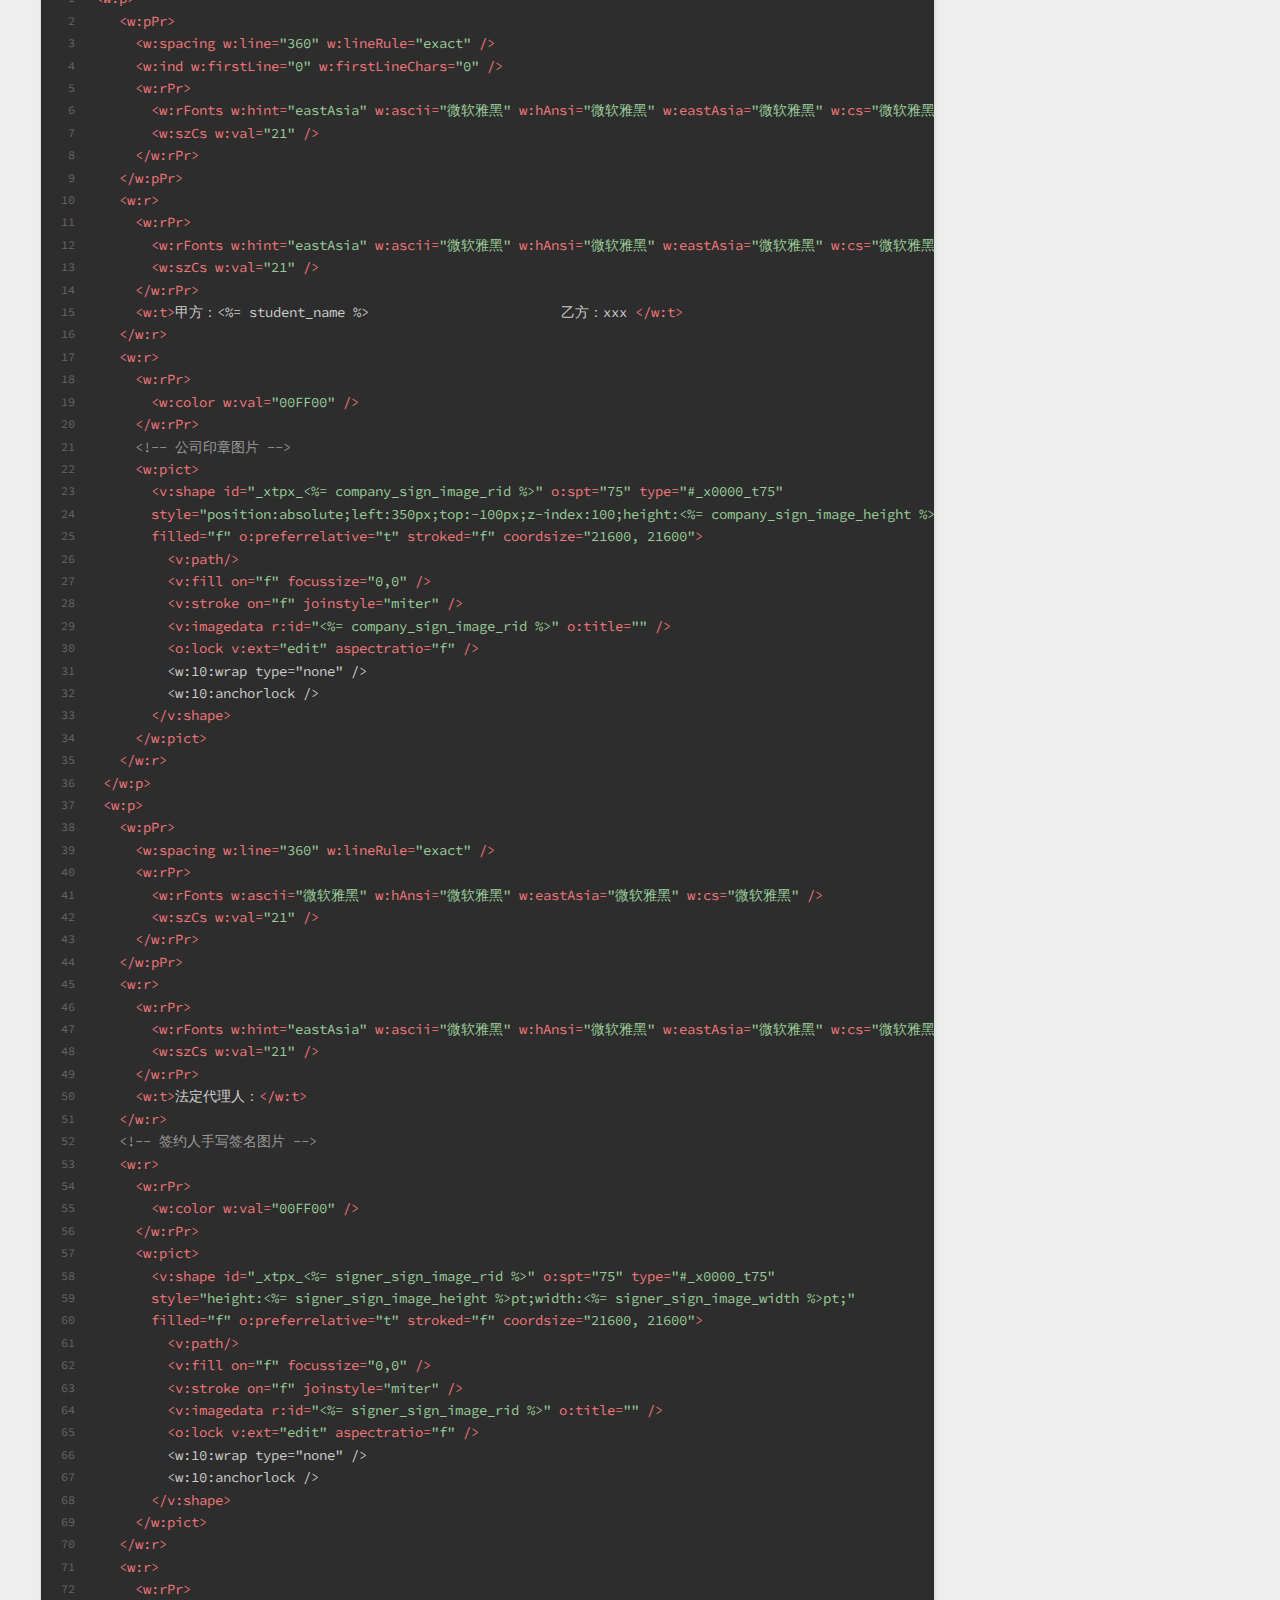
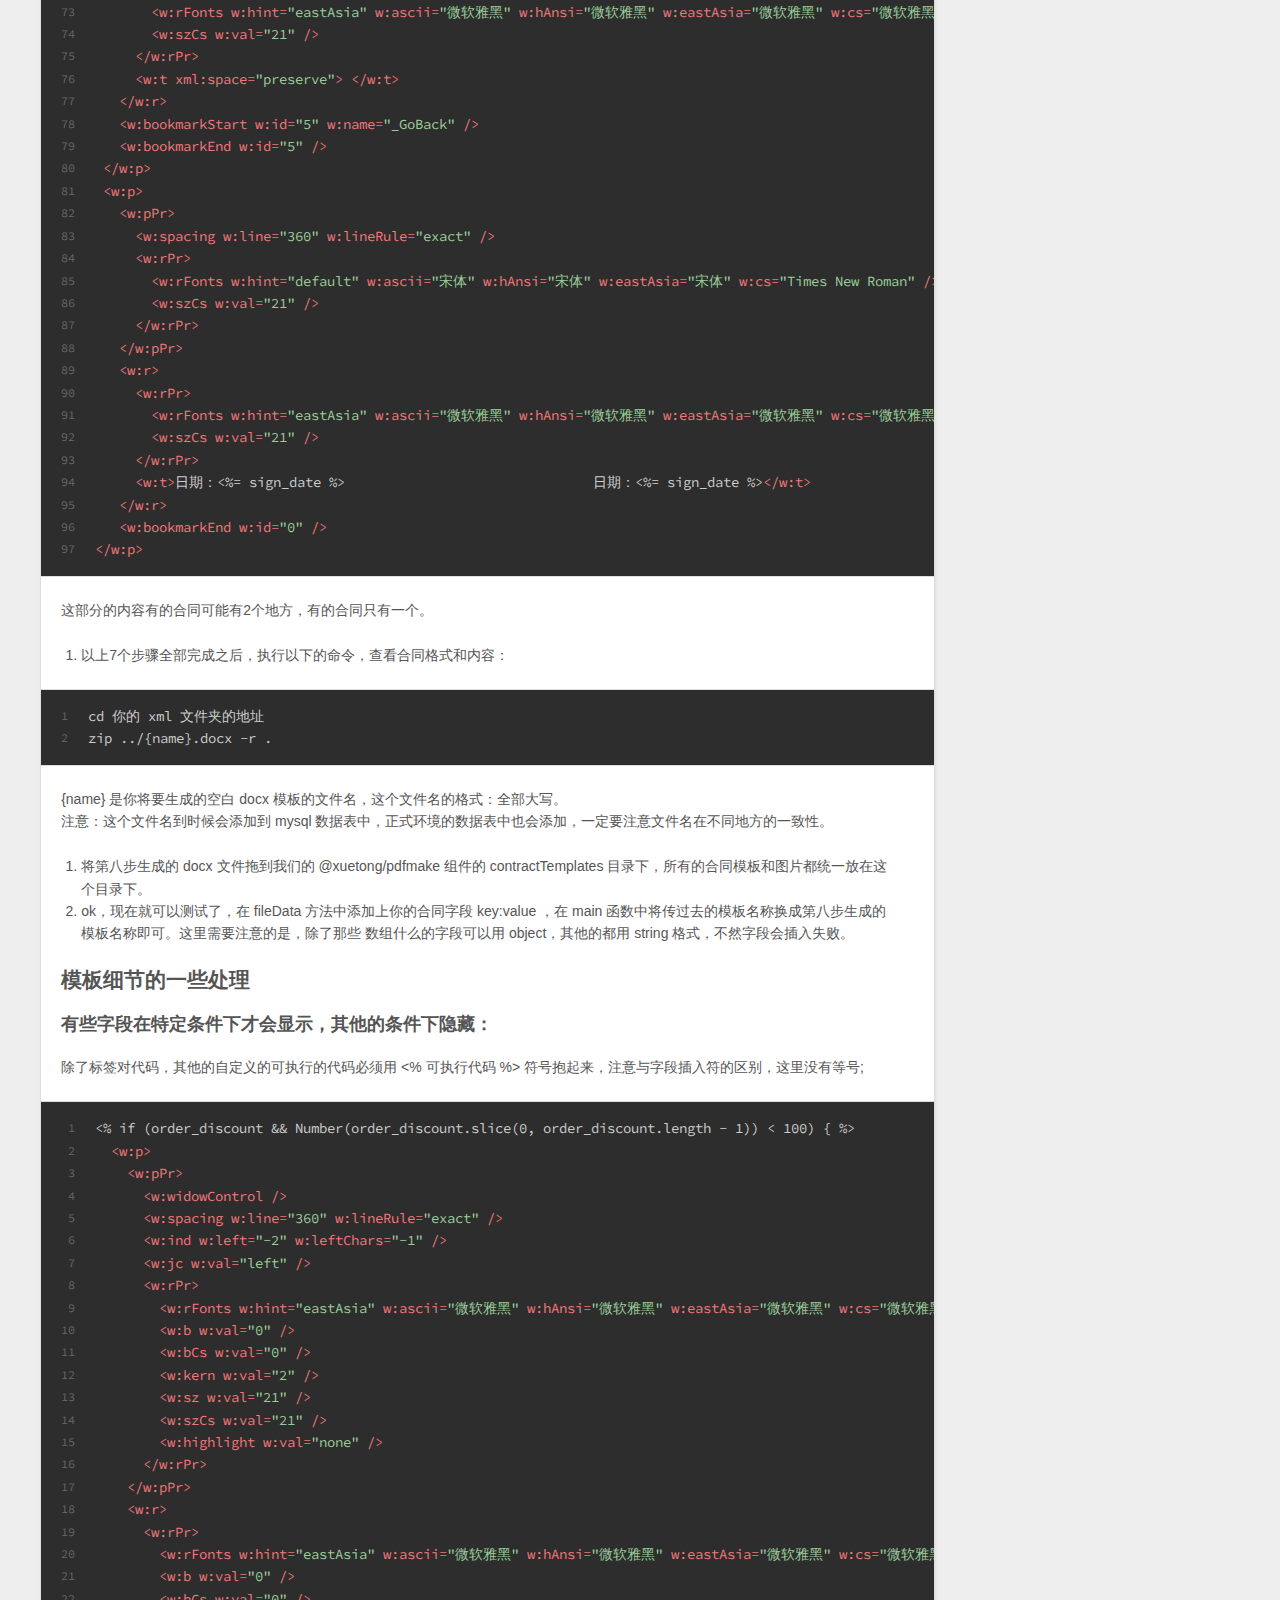
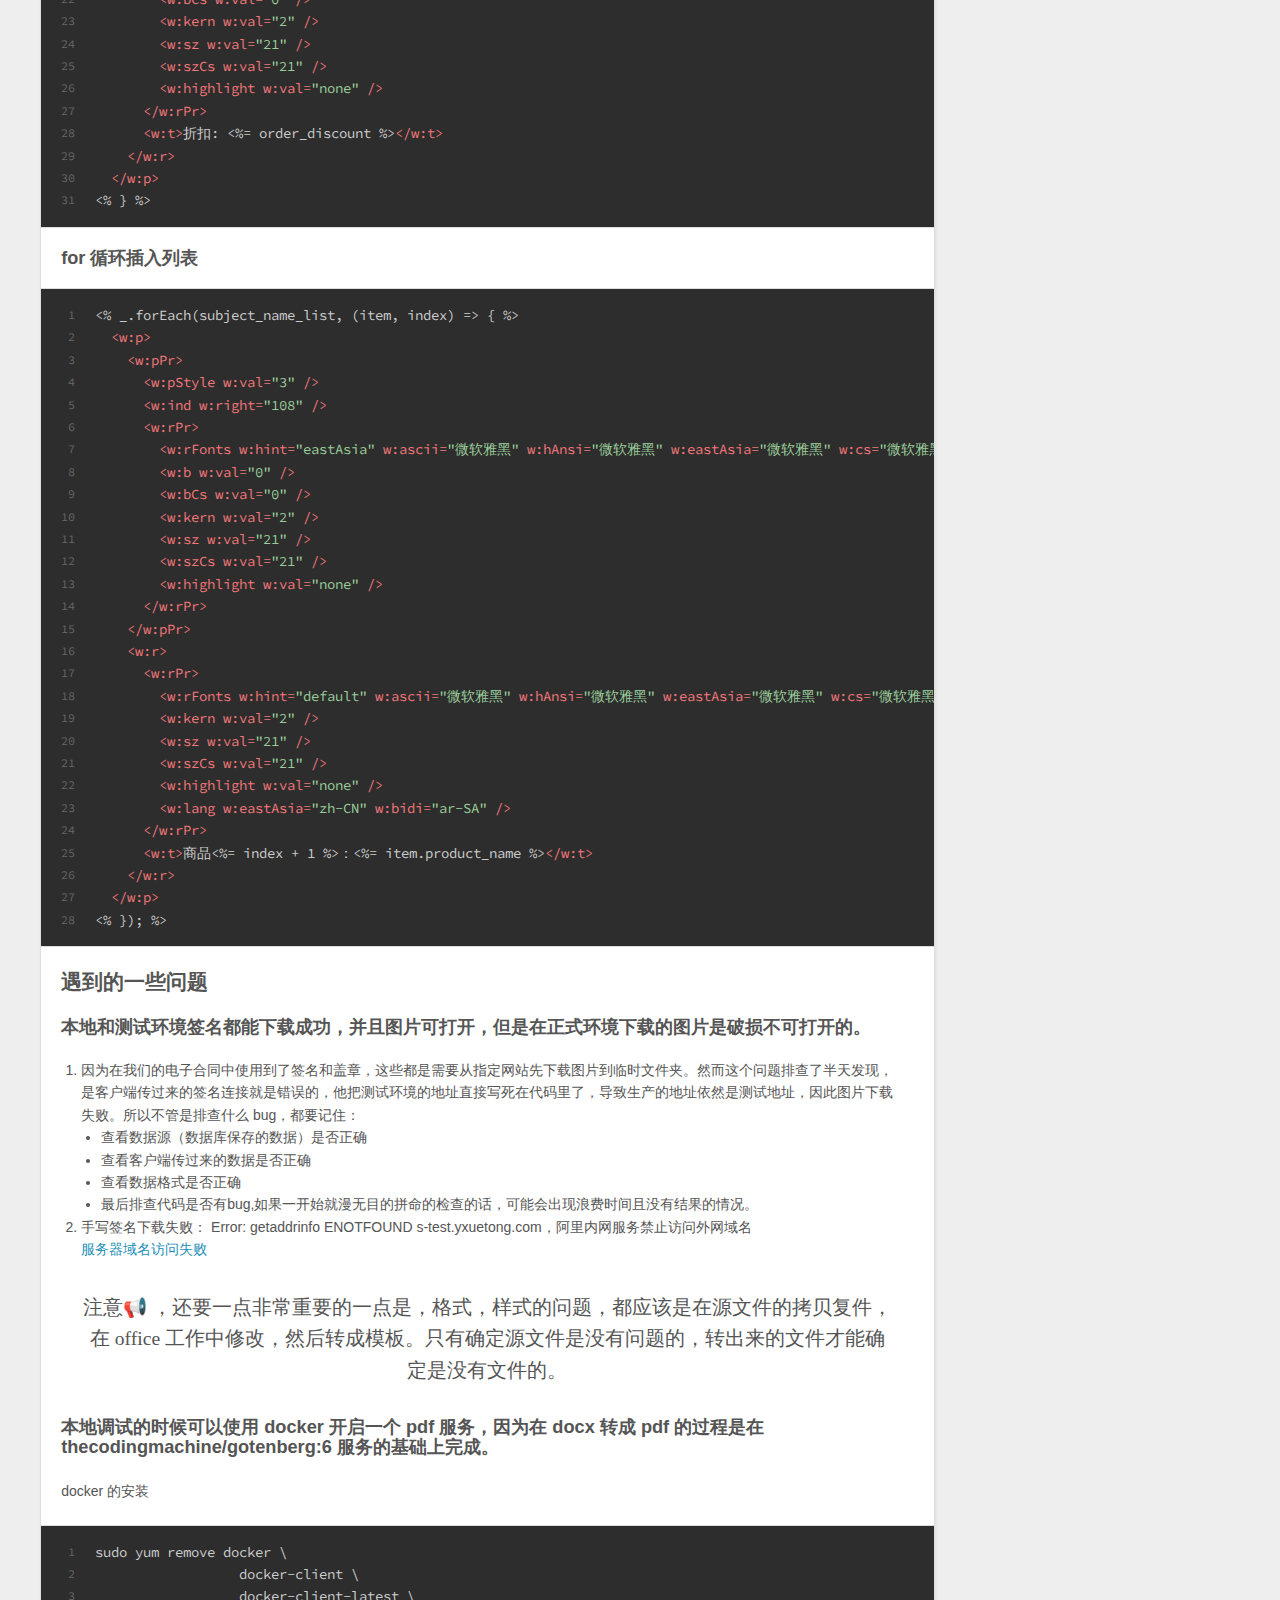
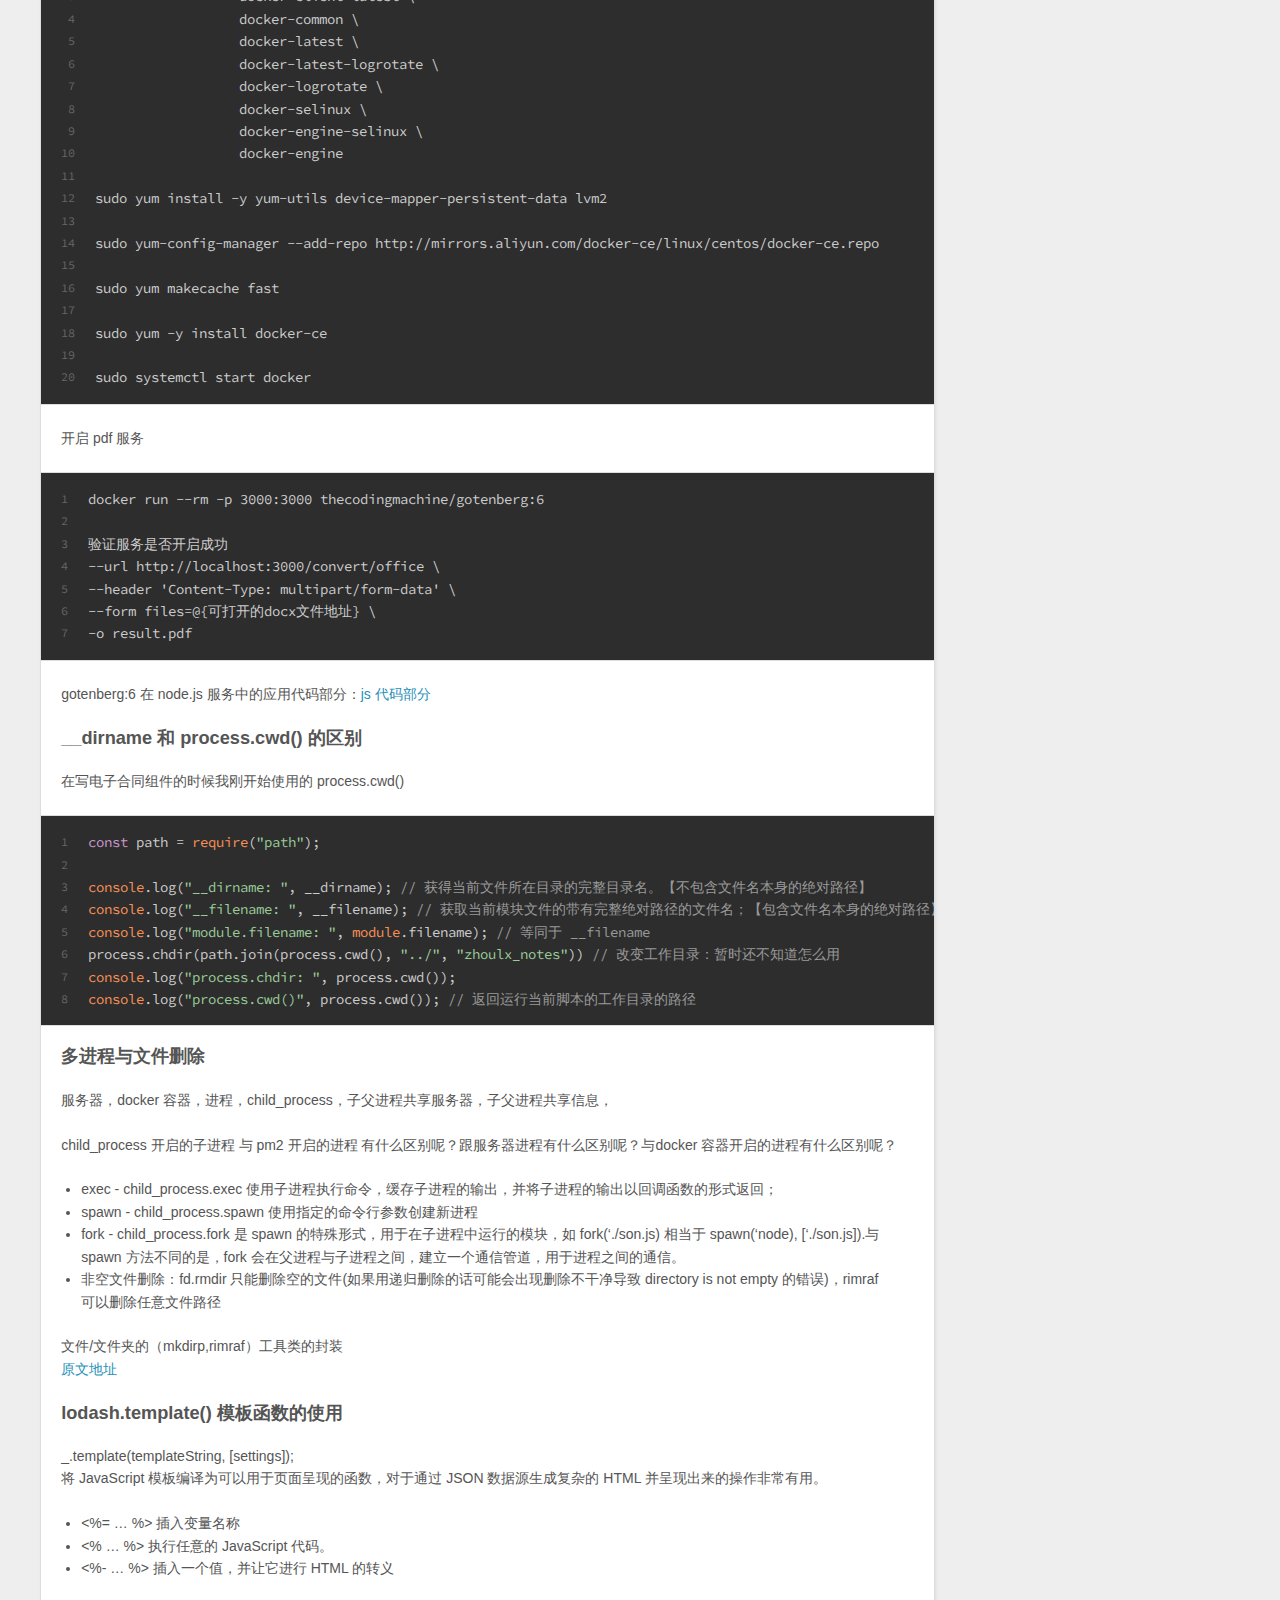
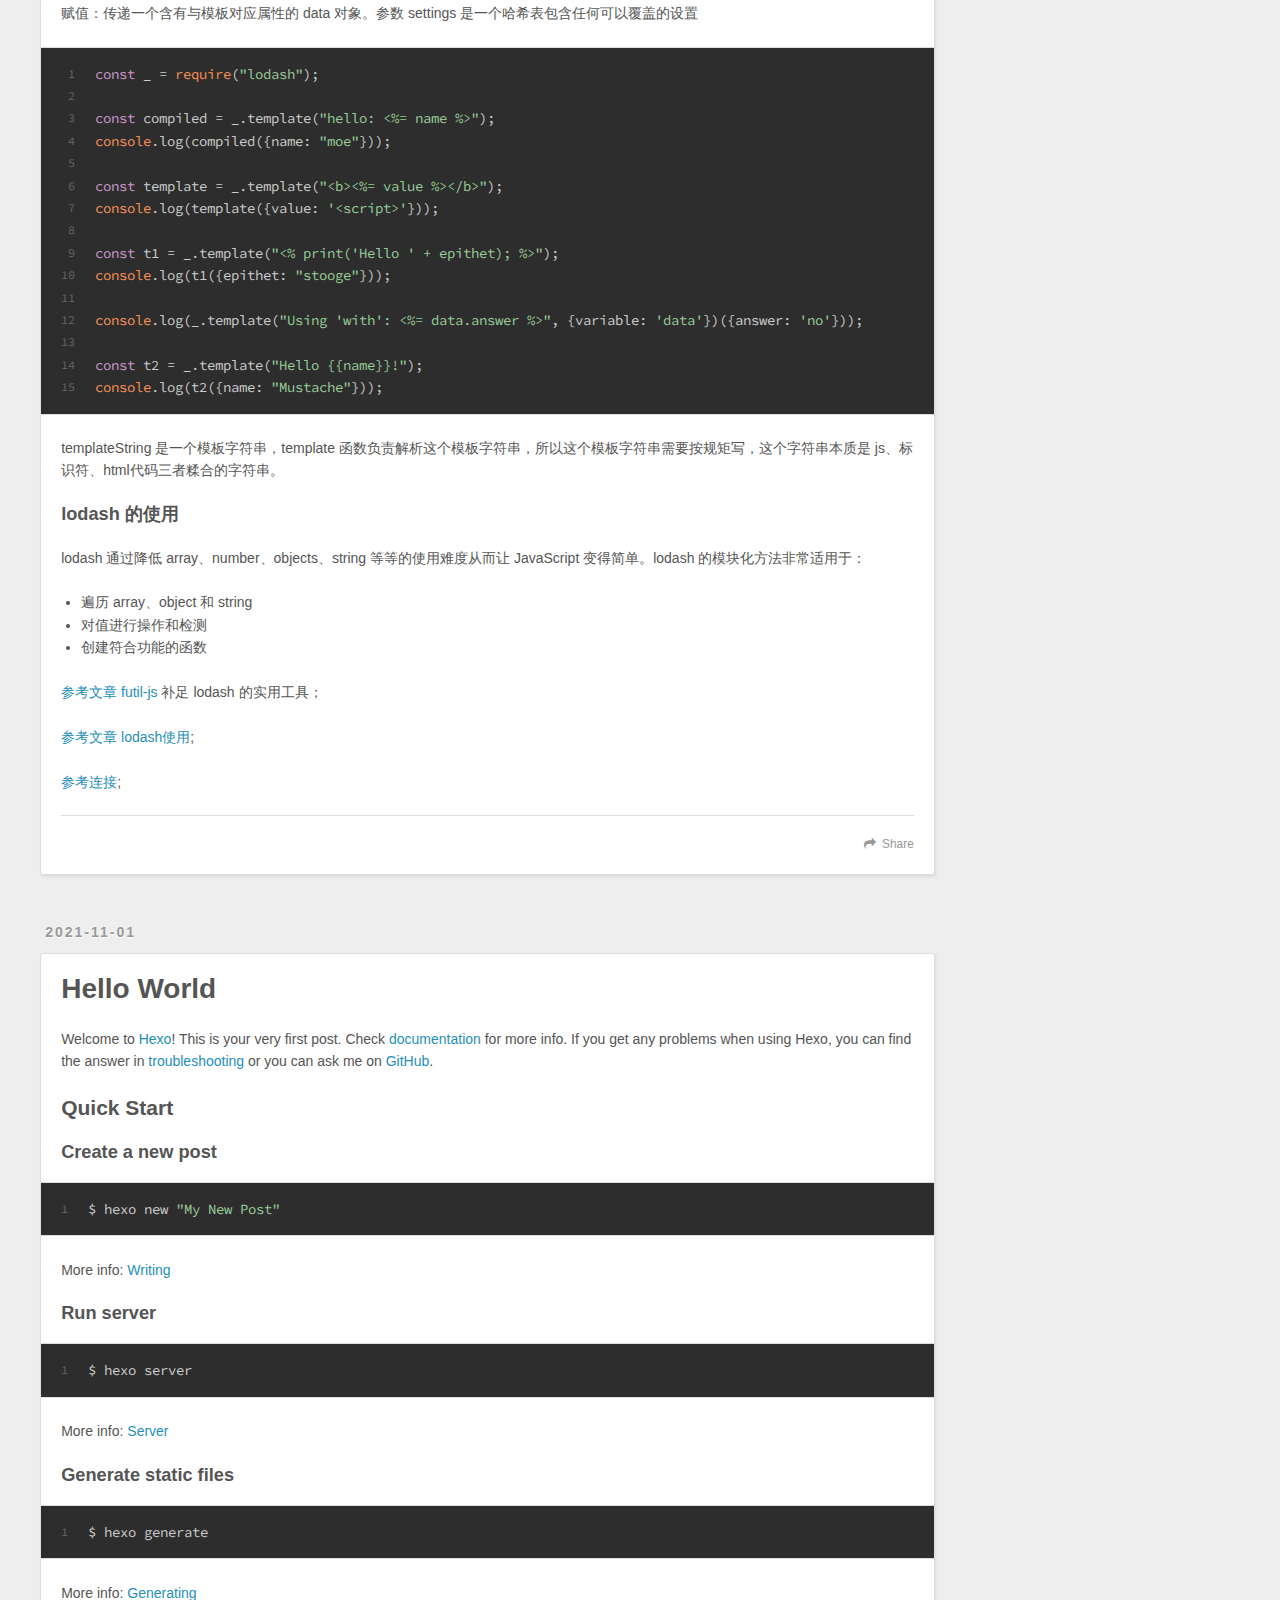
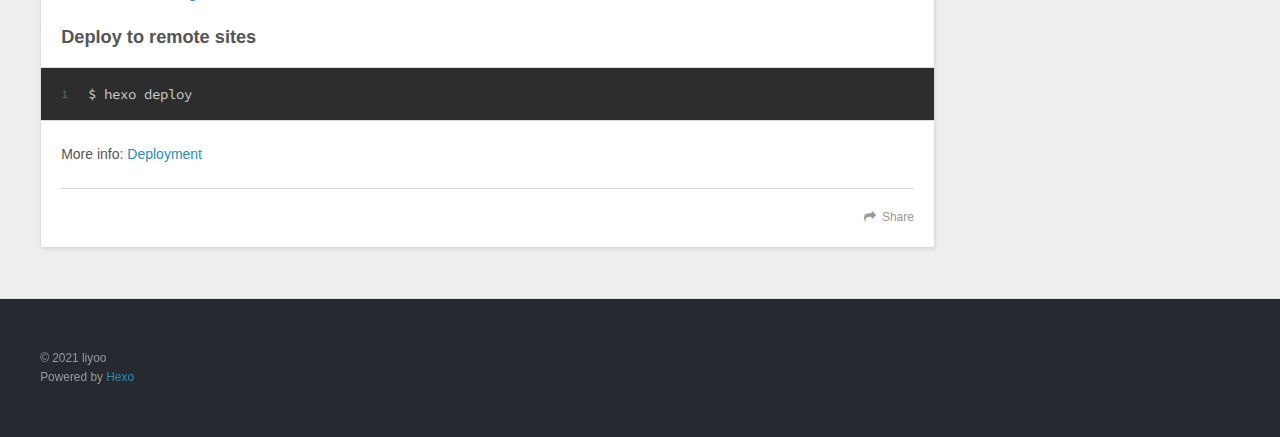
==== commit d2325bfa: "Site updated: 2021-11-20 17:51:14" ====
--- a/index.html
+++ b/index.html
@@ -11,7 +11,7 @@
 <meta property="og:title" content="liyoo">
 <meta property="og:url" content="http://example.com/index.html">
 <meta property="og:site_name" content="liyoo">
-<meta property="og:locale" content="zh_CN">
+<meta property="og:locale" content="en_US">
 <meta property="article:author" content="liyoo">
 <meta name="twitter:card" content="summary">
   
@@ -287,7 +287,7 @@
   <div class="widget-wrap">
     <h3 class="widget-title">Archives</h3>
     <div class="widget">
-      <ul class="archive-list"><li class="archive-list-item"><a class="archive-list-link" href="/archives/2021/11/">十一月 2021</a></li></ul>
+      <ul class="archive-list"><li class="archive-list-item"><a class="archive-list-link" href="/archives/2021/11/">November 2021</a></li></ul>
     </div>
   </div>
 
--- a/css/style.css
+++ b/css/style.css
@@ -348,7 +348,7 @@
   left: 0;
   width: 100%;
   height: 100%;
-  background: url("images/banner.jpg") center #000;
+  background: url("images/banner1.jpg") center #000;
   -webkit-background-size: cover;
   -moz-background-size: cover;
   background-size: cover;
